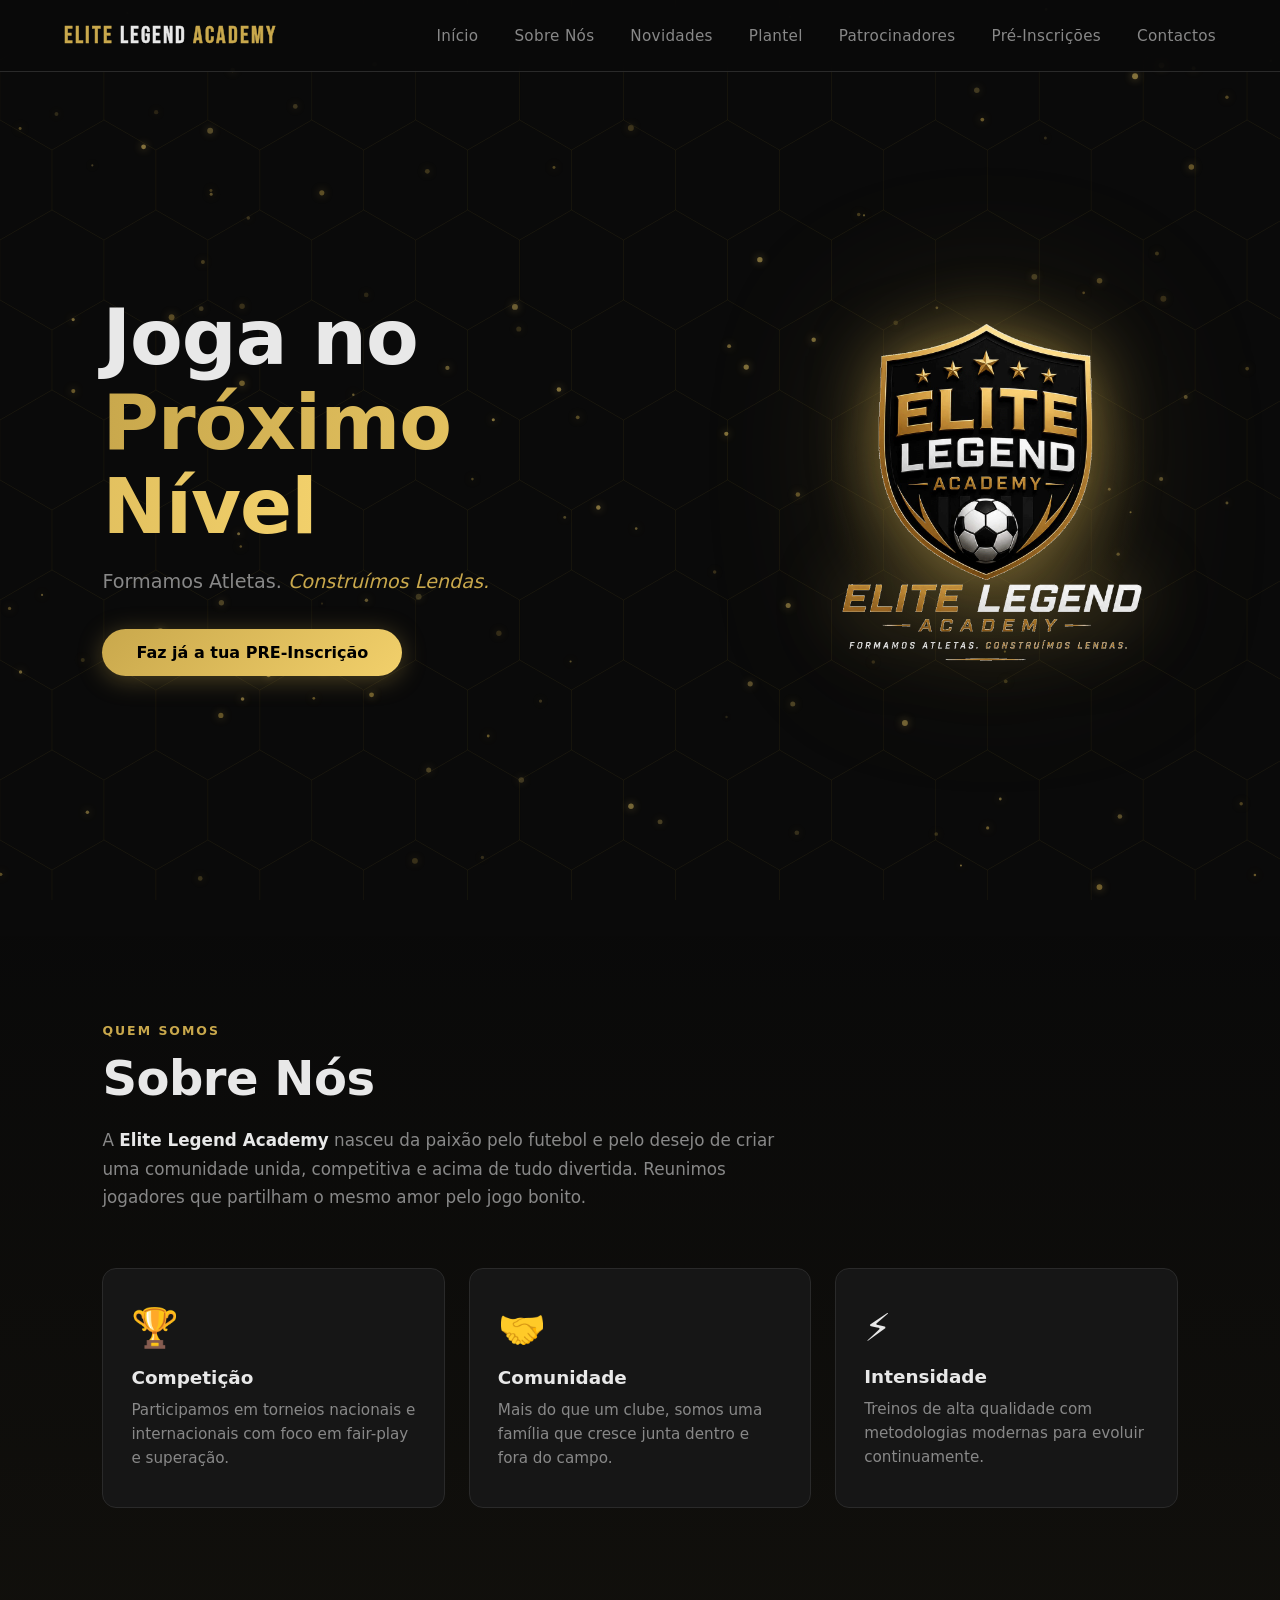
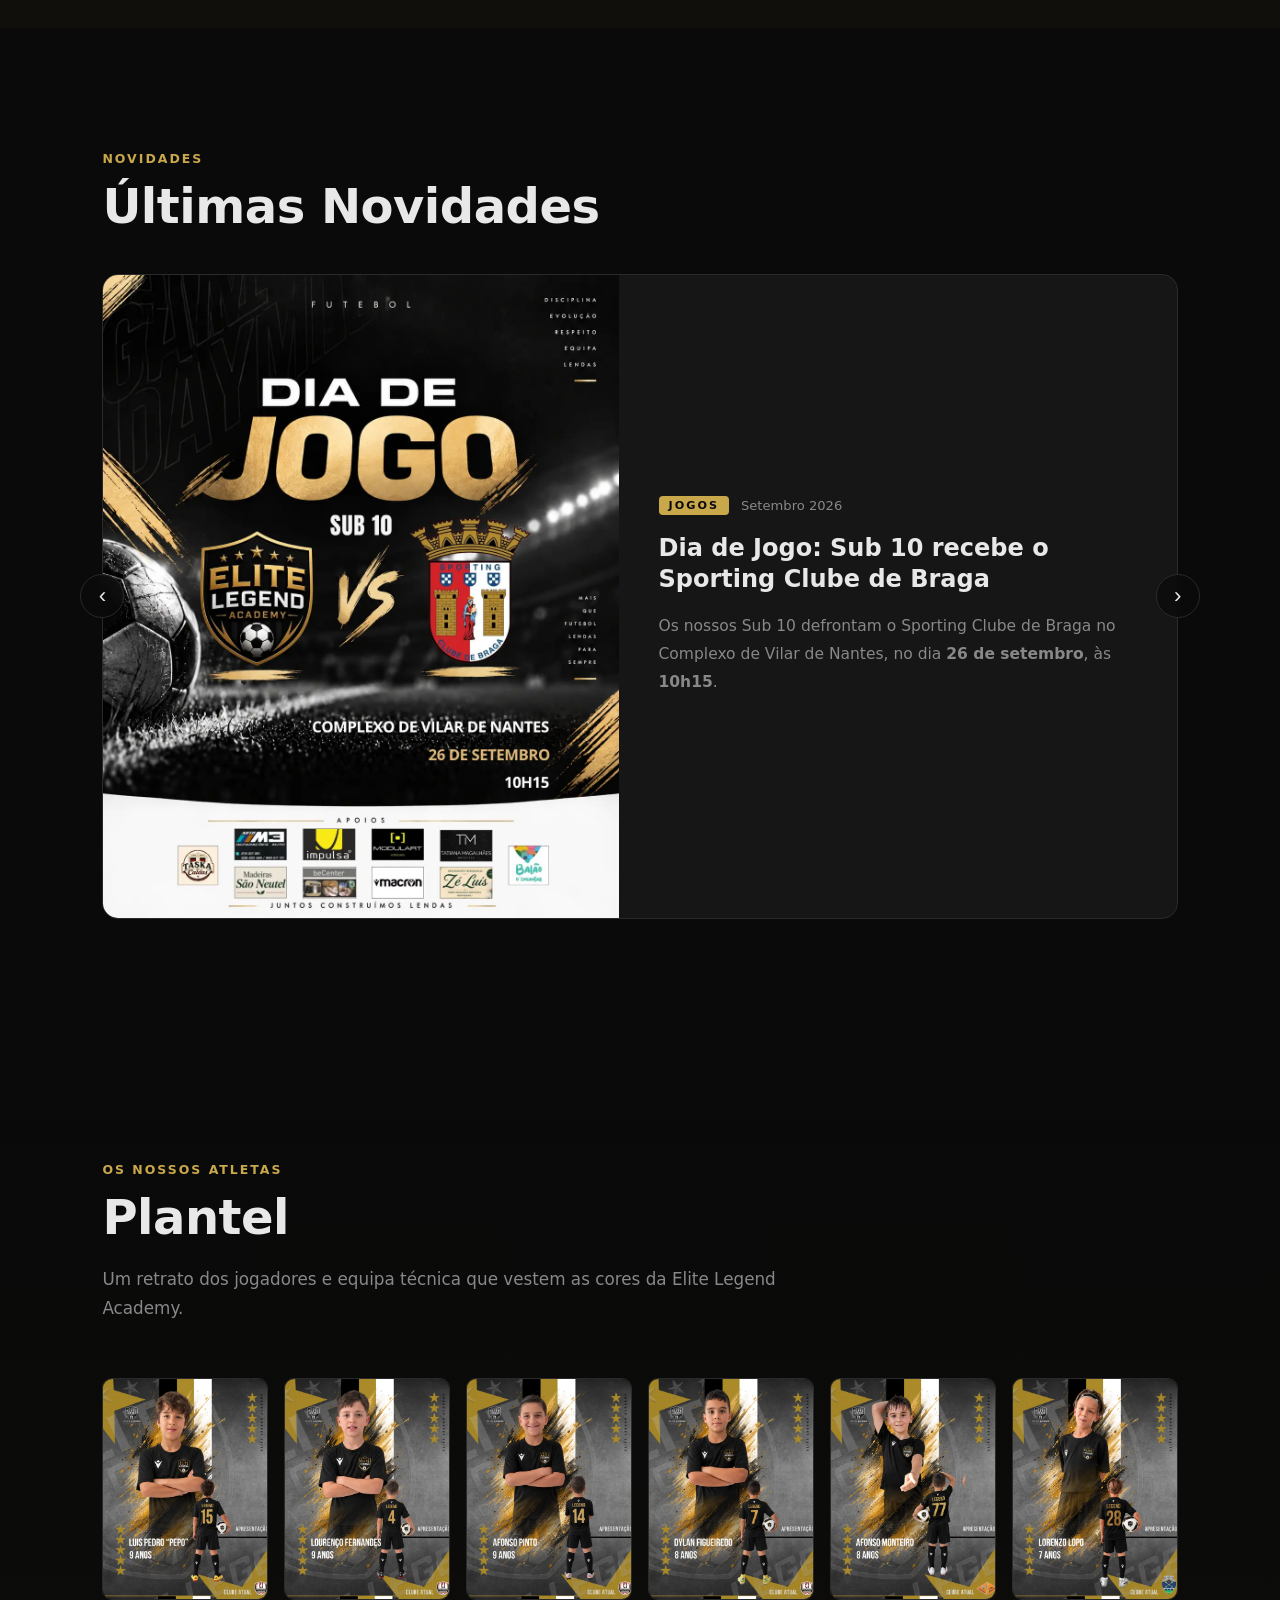
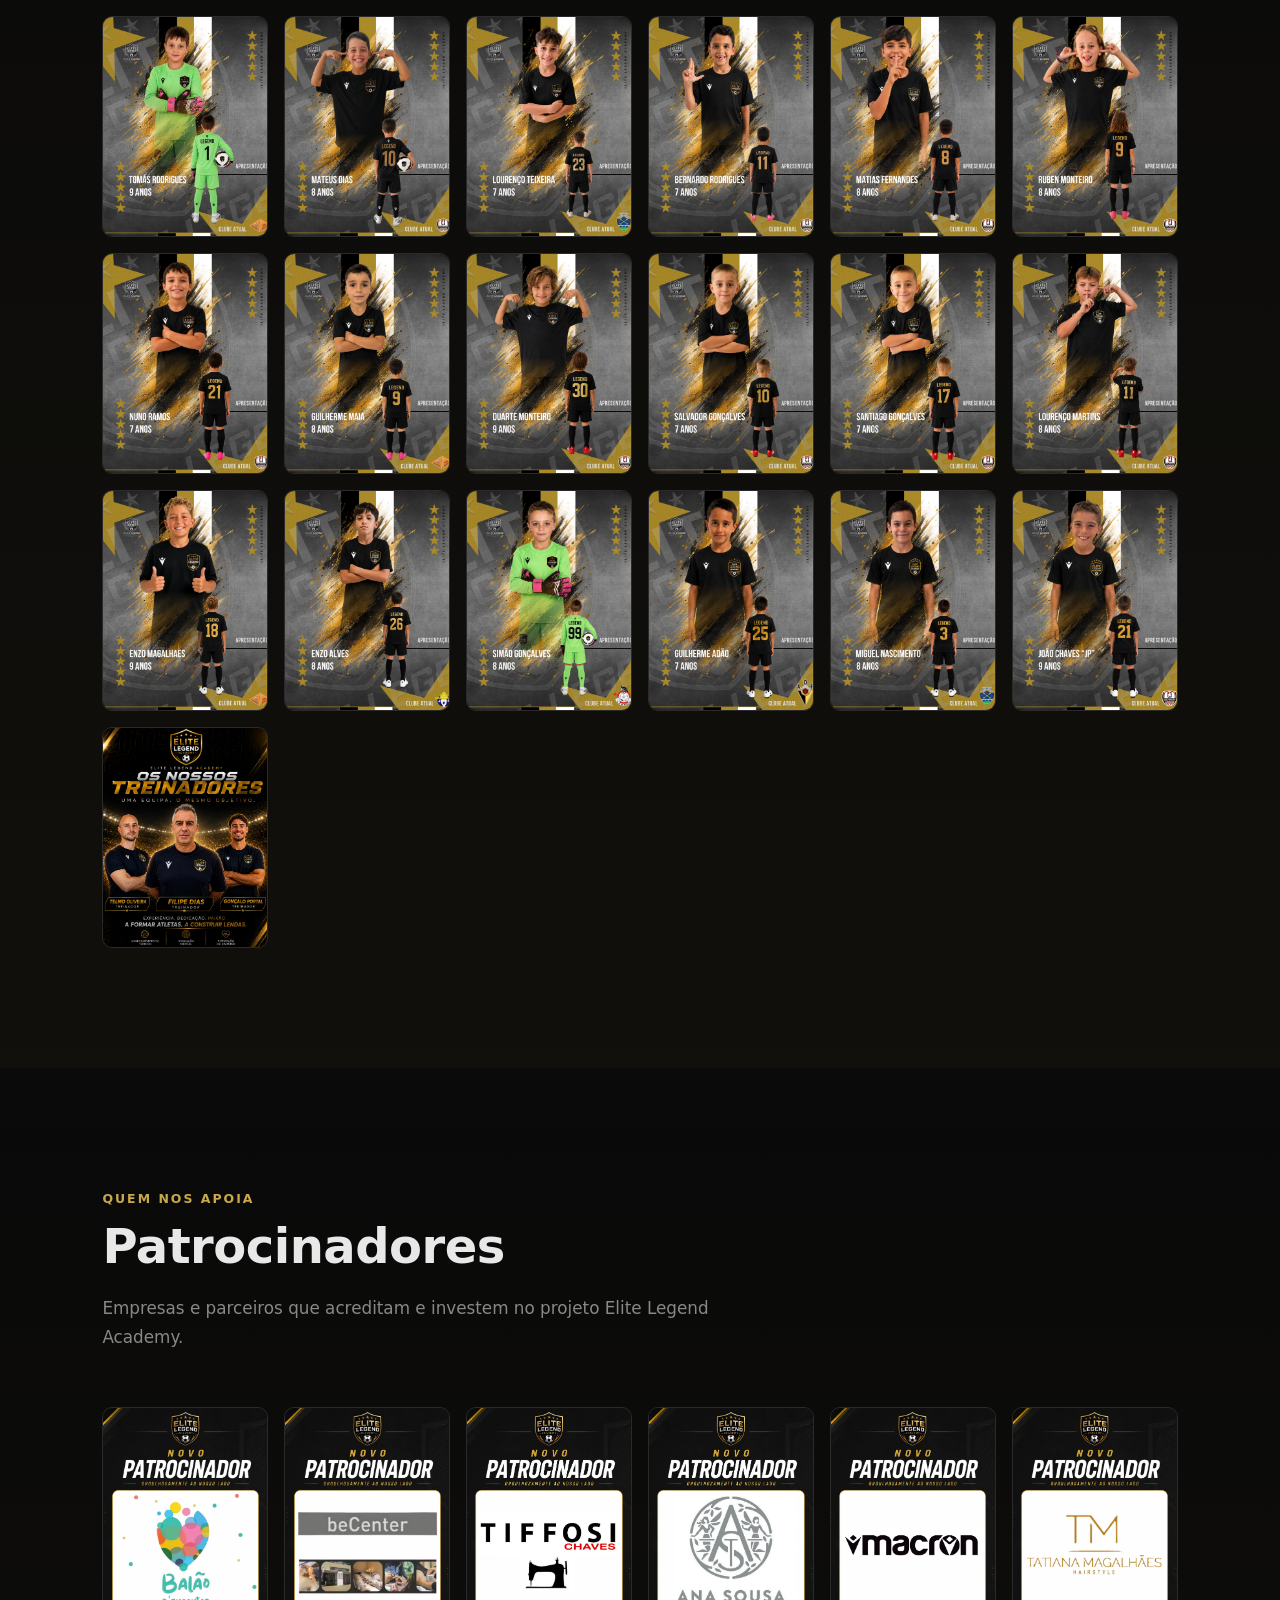
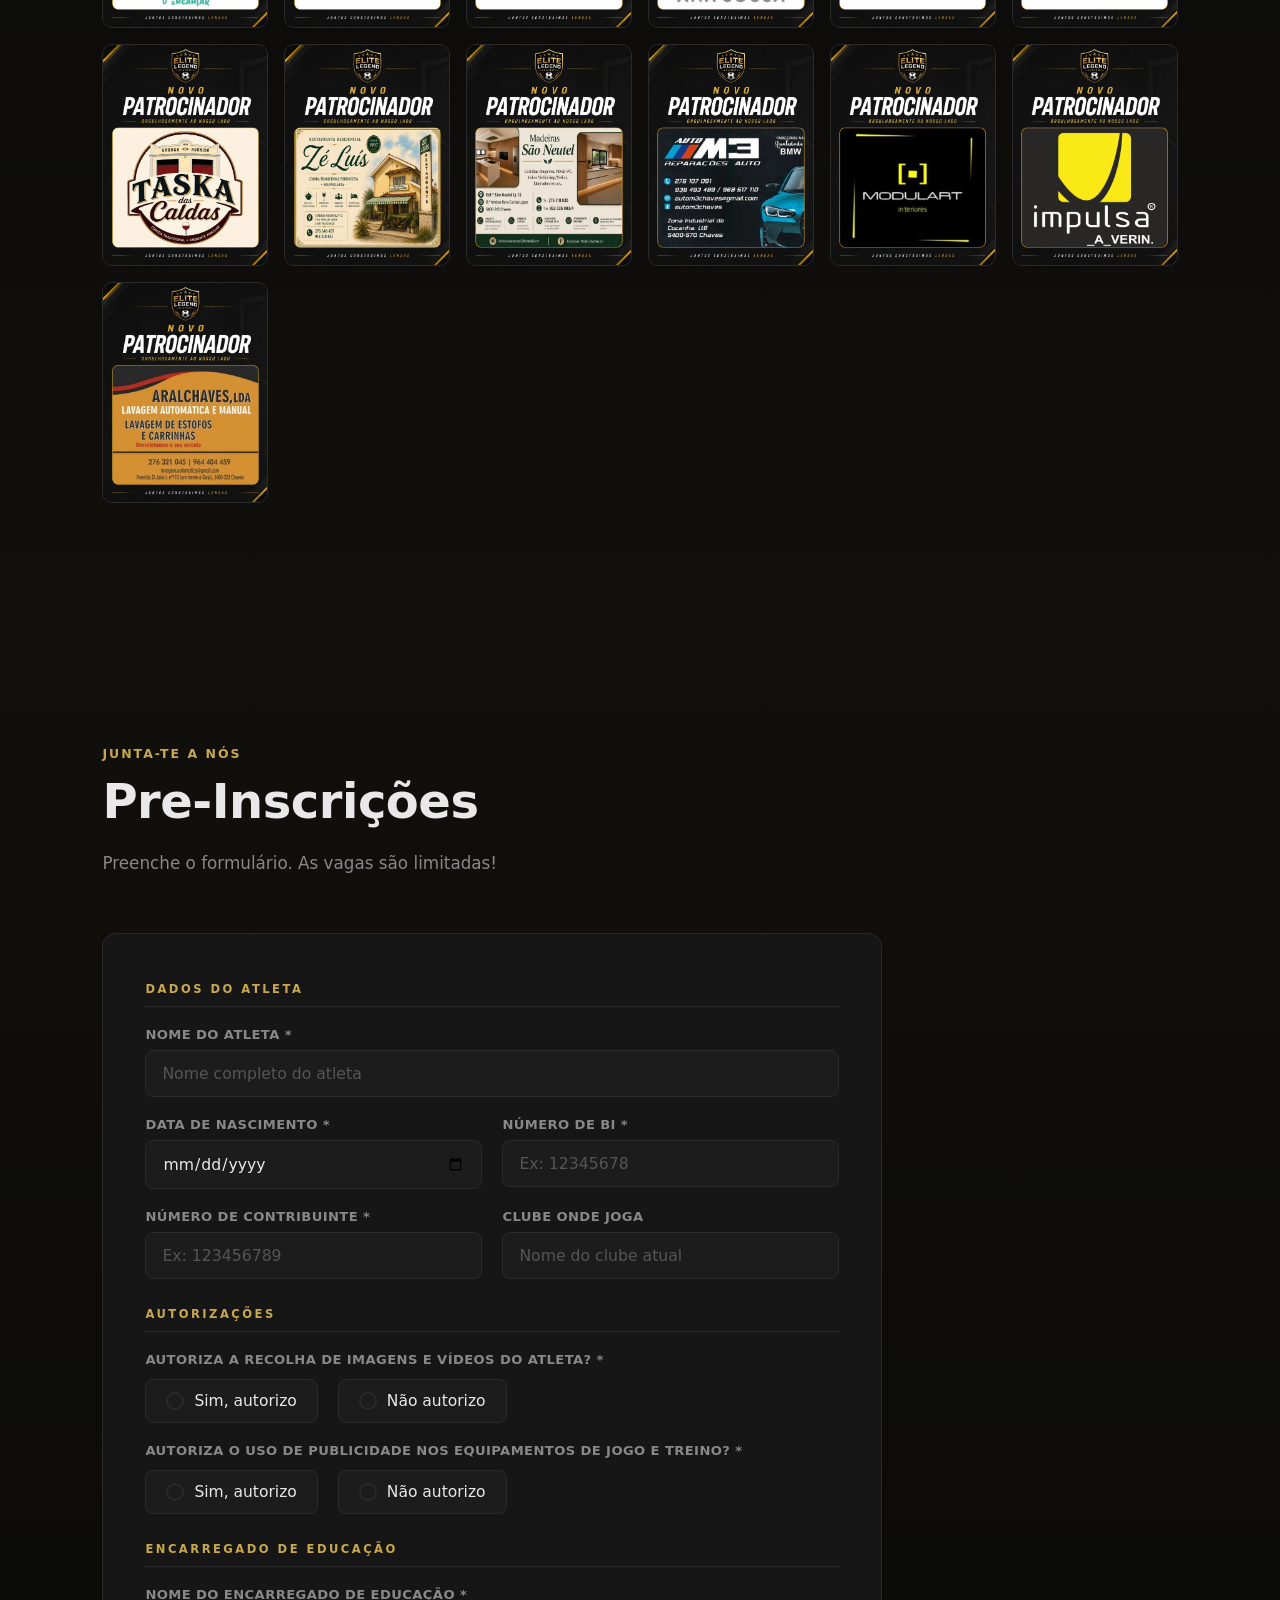
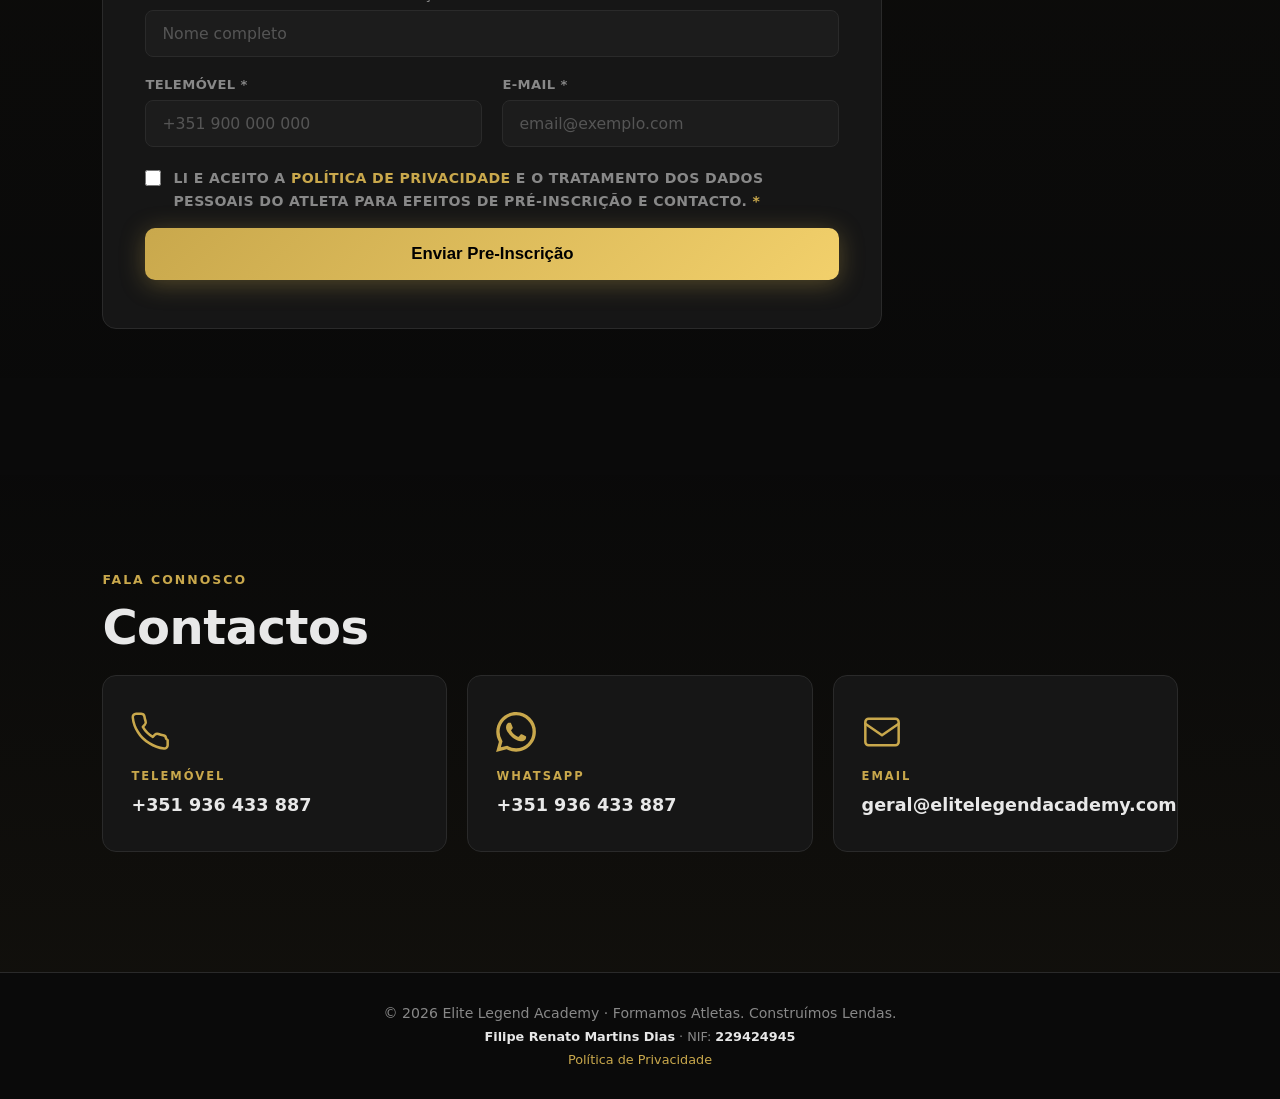
==== index.html @ 58f269b9 "Uniformiza estilo de imagem em todos os cartões de Novidades Remove o tratamento especial (novidade-" ====
<!DOCTYPE html>
<html lang="pt">
<head>
  <meta charset="UTF-8" />
  <meta name="viewport" content="width=device-width, initial-scale=1.0" />
  <title>Elite Legend Academy</title>
  <link rel="icon" type="image/png" sizes="32x32" href="images/favicon-32.png" />
  <link rel="icon" type="image/png" sizes="16x16" href="images/favicon-16.png" />
  <link rel="preconnect" href="https://fonts.googleapis.com" />
  <link rel="preconnect" href="https://fonts.gstatic.com" crossorigin />
  <link href="https://fonts.googleapis.com/css2?family=Bebas+Neue&display=swap" rel="stylesheet" />
  <link rel="stylesheet" href="style.css" />
</head>
<body>

  <!-- Fundo dinâmico com partículas -->
  <canvas id="bg-canvas"></canvas>

  <!-- Navbar -->
  <nav class="navbar">
    <div class="logo">
      <span class="logo-text"><span class="logo-accent">Elite</span> Legend <span class="logo-accent">Academy</span></span>
    </div>
    <button class="nav-toggle" id="nav-toggle" aria-label="Menu">
      <span></span><span></span><span></span>
    </button>
    <ul class="nav-links" id="nav-links">
      <li><a href="#hero">Início</a></li>
      <li><a href="#sobre">Sobre Nós</a></li>
      <li><a href="#novidades">Novidades</a></li>
      <li><a href="#galeria">Plantel</a></li>
      <li><a href="#patrocinadores">Patrocinadores</a></li>
      <li><a href="#inscricoes">Pré-Inscrições</a></li>
      <li><a href="#contactos">Contactos</a></li>
    </ul>
  </nav>

  <!-- Hero -->
  <section id="hero" class="hero">
    <div class="hero-content">
      <h1 class="hero-title">Joga no<br /><span class="highlight">Próximo Nível</span></h1>
      <p class="hero-sub">Formamos Atletas. <span class="highlight-sub">Construímos Lendas.</span></p>
      <a href="#inscricoes" class="btn-primary">Faz já a tua PRE-Inscrição</a>
    </div>
    <div class="hero-logo-wrapper">
      <img src="images/logo.gif" alt="Elite Legend Academy" class="hero-logo" />
    </div>
  </section>

  <!-- Sobre Nós -->
  <section id="sobre" class="section sobre">
    <div class="section-inner">
      <span class="section-tag">Quem Somos</span>
      <h2 class="section-title">Sobre Nós</h2>
      <p class="section-desc">
        A <strong>Elite Legend Academy</strong> nasceu da paixão pelo futebol e pelo desejo de criar uma
        comunidade unida, competitiva e acima de tudo divertida. Reunimos jogadores
        que partilham o mesmo amor pelo jogo bonito.
      </p>
      <div class="cards">
        <div class="card">
          <div class="card-icon">🏆</div>
          <div class="card-body">
            <h3>Competição</h3>
            <p>Participamos em torneios nacionais e internacionais com foco em fair-play e superação.</p>
          </div>
        </div>
        <div class="card">
          <div class="card-icon">🤝</div>
          <div class="card-body">
            <h3>Comunidade</h3>
            <p>Mais do que um clube, somos uma família que cresce junta dentro e fora do campo.</p>
          </div>
        </div>
        <div class="card">
          <div class="card-icon">⚡</div>
          <div class="card-body">
            <h3>Intensidade</h3>
            <p>Treinos de alta qualidade com metodologias modernas para evoluir continuamente.</p>
          </div>
        </div>
      </div>
    </div>
  </section>

  <!-- Novidades -->
  <section id="novidades" class="section novidades">
    <div class="section-inner">
      <span class="section-tag">Novidades</span>
      <h2 class="section-title">Últimas Novidades</h2>

      <div class="novidades-carousel">
        <button class="novidades-arrow novidades-arrow-left" onclick="novidadeAnterior()" aria-label="Novidade anterior">‹</button>

        <div class="novidades-track-wrap">
          <div class="novidades-track" id="novidades-track">

      <article class="novidade-card">
        <div class="novidade-img">
          <img src="images/torneios/Braga-26-09-26.webp" alt="Dia de Jogo - Elite Legend Academy Sub 10 vs Sporting Clube de Braga" />
        </div>
        <div class="novidade-body">
          <div class="novidade-meta">
            <span class="novidade-tag">Jogos</span>
            <span class="novidade-date">Setembro 2026</span>
          </div>
          <h3 class="novidade-title">Dia de Jogo: Sub 10 recebe o Sporting Clube de Braga</h3>
          <p class="novidade-text">Os nossos Sub 10 defrontam o Sporting Clube de Braga no Complexo de Vilar de Nantes, no dia <strong>26 de setembro</strong>, às <strong>10h15</strong>.</p>
        </div>
      </article>

      <article class="novidade-card">
        <div class="novidade-img">
          <img src="images/torneios/NorteCUP26.webp" alt="Norte Cup 2026 - Quinta edição, cidade do Porto" />
        </div>
        <div class="novidade-body">
          <div class="novidade-meta">
            <span class="novidade-tag">Torneios</span>
            <span class="novidade-date">Setembro 2026</span>
          </div>
          <h3 class="novidade-title">Estreia Absoluta dos Sub 9 em Torneios</h3>
          <p class="novidade-text">Quinta edição do Norte Cup, na cidade do Porto.</p>
        </div>
      </article>

      <article class="novidade-card">
        <div class="novidade-img">
          <img src="images/torneios_agenda.jpg" alt="Estreia da Elite Legend Academy em torneios de Futebol 7" />
        </div>
        <div class="novidade-body">
          <div class="novidade-meta">
            <span class="novidade-tag">Torneios</span>
            <span class="novidade-date">Setembro 2026</span>
          </div>
          <h3 class="novidade-title">A nossa Academia em Torneios de Futebol 7</h3>
          <p class="novidade-text">Chegou a hora da estreia! A Elite Legend Academy vai marcar presença nos torneios oficiais de Futebol 7, com os nossos atletas mais novos a darem os primeiros passos na competição.</p>
          <p class="novidade-text"><strong>12 de setembro</strong> — Estreia do escalão Sub 10 (nascidos em 2017).</p>
          <p class="novidade-text"><strong>26 de setembro</strong> — Estreia do escalão Sub 9 (nascidos em 2018).</p>
        </div>
      </article>

      <article class="novidade-card">
        <div class="novidade-img">
          <img src="images/campo.webp" alt="Complexo Desportivo de Vilar de Nantes" />
        </div>
        <div class="novidade-body">
          <div class="novidade-meta">
            <span class="novidade-tag">Instalações</span>
            <span class="novidade-date">Julho 2026</span>
          </div>
          <h3 class="novidade-title">O palco está montado.</h3>
          <p class="novidade-text">É com muito orgulho que anunciamos que o <strong>Complexo Desportivo de Vilar de Nantes</strong> será a casa da Elite Legend Academy!</p>
          <p class="novidade-text">É neste relvado, com estas condições de excelência, que vamos potenciar os melhores talentos da região e preparar a nossa equipa para enfrentar os gigantes nos grandes torneios.</p>
          <p class="novidade-text">O projeto Elite Legend Academy está a ganhar forma e estamos quase prontos para dar o apito inicial.</p>
        </div>
      </article>

          </div>
        </div>

        <button class="novidades-arrow novidades-arrow-right" onclick="novidadeSeguinte()" aria-label="Próxima novidade">›</button>

        <div class="novidades-dots" id="novidades-dots"></div>
      </div>

    </div>
  </section>

  <!-- Galeria -->
  <section id="galeria" class="section galeria">
    <div class="section-inner">
      <span class="section-tag">Os Nossos Atletas</span>
      <h2 class="section-title">Plantel</h2>
      <p class="section-desc">Um retrato dos jogadores e equipa técnica que vestem as cores da Elite Legend Academy.</p>

      <div class="galeria-grid" id="galeria-grid"></div>
    </div>
  </section>

  <!-- Patrocinadores -->
  <section id="patrocinadores" class="section galeria">
    <div class="section-inner">
      <span class="section-tag">Quem Nos Apoia</span>
      <h2 class="section-title">Patrocinadores</h2>
      <p class="section-desc">Empresas e parceiros que acreditam e investem no projeto Elite Legend Academy.</p>

      <div class="galeria-grid" id="patrocinadores-grid"></div>
    </div>
  </section>

  <!-- Lightbox da Galeria -->
  <div class="lightbox" id="lightbox">
    <button class="lightbox-close" id="lightbox-close" aria-label="Fechar">✕</button>
    <button class="lightbox-arrow lightbox-arrow-left" id="lightbox-prev" aria-label="Foto anterior">‹</button>
    <img class="lightbox-img" id="lightbox-img" src="" alt="" />
    <button class="lightbox-arrow lightbox-arrow-right" id="lightbox-next" aria-label="Foto seguinte">›</button>
  </div>

  <!-- Inscrições -->
  <section id="inscricoes" class="section inscricoes">
    <div class="section-inner">
      <div id="inscricao-header">
        <span class="section-tag">Junta-te a Nós</span>
        <h2 class="section-title">Pre-Inscrições</h2>
        <p class="section-desc">
          Preenche o formulário. As vagas são limitadas!
        </p>
      </div>
      <form class="form" id="inscricao-form">

        <!-- Dados do Atleta -->
        <div class="form-section-title">Dados do Atleta</div>

        <div class="form-group full">
          <label for="nome">Nome do Atleta *</label>
          <input type="text" id="nome" placeholder="Nome completo do atleta" required />
        </div>

        <div class="form-row">
          <div class="form-group">
            <label for="data_nascimento">Data de Nascimento *</label>
            <input type="date" id="data_nascimento" required />
          </div>
          <div class="form-group">
            <label for="num_bi">Número de BI *</label>
            <input type="text" id="num_bi" placeholder="Ex: 12345678" required />
          </div>
        </div>

        <div class="form-row">
          <div class="form-group">
            <label for="num_contribuinte">Número de Contribuinte *</label>
            <input type="text" id="num_contribuinte" placeholder="Ex: 123456789" maxlength="9" required />
          </div>
          <div class="form-group">
            <label for="clube">Clube onde Joga</label>
            <input type="text" id="clube" placeholder="Nome do clube atual" />
          </div>
        </div>

        <!-- Autorizações -->
        <div class="form-section-title">Autorizações</div>

        <div class="form-group full">
          <label>Autoriza a recolha de imagens e vídeos do Atleta? *</label>
          <div class="radio-group">
            <label class="radio-option">
              <input type="radio" name="auth_imagens" value="sim" required />
              <span class="radio-custom"></span>
              Sim, autorizo
            </label>
            <label class="radio-option">
              <input type="radio" name="auth_imagens" value="nao" />
              <span class="radio-custom"></span>
              Não autorizo
            </label>
          </div>
        </div>

        <div class="form-group full">
          <label>Autoriza o uso de publicidade nos equipamentos de jogo e treino? *</label>
          <div class="radio-group">
            <label class="radio-option">
              <input type="radio" name="auth_publicidade" value="sim" required />
              <span class="radio-custom"></span>
              Sim, autorizo
            </label>
            <label class="radio-option">
              <input type="radio" name="auth_publicidade" value="nao" />
              <span class="radio-custom"></span>
              Não autorizo
            </label>
          </div>
        </div>

        <!-- Encarregado de Educação -->
        <div class="form-section-title">Encarregado de Educação</div>

        <div class="form-group full">
          <label for="enc_nome">Nome do Encarregado de Educação *</label>
          <input type="text" id="enc_nome" placeholder="Nome completo" required />
        </div>

        <div class="form-row">
          <div class="form-group">
            <label for="enc_tlm">Telemóvel *</label>
            <input type="tel" id="enc_tlm" placeholder="+351 900 000 000" required />
          </div>
          <div class="form-group">
            <label for="enc_email">E-mail *</label>
            <input type="email" id="enc_email" placeholder="email@exemplo.com" required />
          </div>
        </div>

        <label style="display:flex;align-items:flex-start;gap:12px;cursor:pointer;margin-top:8px;margin-bottom:4px;">
          <input type="checkbox" id="aceita-privacidade" required style="width:16px;height:16px;accent-color:#C9A84C;flex-shrink:0;margin-top:3px;" />
          <span style="font-size:.88rem;color:#888;line-height:1.6;">
            Li e aceito a <a href="privacidade.html" target="_blank" style="color:#C9A84C;text-decoration:none;font-weight:600;">Política de Privacidade</a> e o tratamento dos dados pessoais do atleta para efeitos de pré-inscrição e contacto. <span style="color:#C9A84C;">*</span>
          </span>
        </label>

        <button type="submit" class="btn-primary btn-submit">Enviar Pre-Inscrição</button>
      </form>
      <div class="form-success" id="form-success">
        <div class="success-icon">✦</div>
        <h2 class="success-title">Pré-Inscrição Recebida</h2>
        <p class="success-sub">
          A tua candidatura foi submetida com sucesso.<br />
          A nossa equipa irá analisar os teus dados e receberás mais informações em breve.
        </p>
        <div class="success-divider"></div>
        <p class="success-note">Elite Legend Academy · Formamos Atletas. <em>Construímos Lendas.</em></p>
      </div>
    </div>
  </section>

  <!-- Contactos -->
  <section id="contactos" class="section contactos">
    <div class="section-inner">
      <span class="section-tag">Fala Connosco</span>
      <h2 class="section-title">Contactos</h2>
      <div class="contact-grid">

        <a class="contact-card" href="tel:+351936433887">
          <div class="contact-icon">
            <svg xmlns="http://www.w3.org/2000/svg" width="40" height="40" viewBox="0 0 24 24" fill="none" stroke="#C9A84C" stroke-width="1.5" stroke-linecap="round" stroke-linejoin="round">
              <path d="M22 16.92v3a2 2 0 0 1-2.18 2 19.79 19.79 0 0 1-8.63-3.07A19.5 19.5 0 0 1 4.15 12a19.79 19.79 0 0 1-3.07-8.67A2 2 0 0 1 3.06 1h3a2 2 0 0 1 2 1.72 12.84 12.84 0 0 0 .7 2.81 2 2 0 0 1-.45 2.11L7.09 8.91a16 16 0 0 0 6 6l1.27-1.27a2 2 0 0 1 2.11-.45 12.84 12.84 0 0 0 2.81.7A2 2 0 0 1 21 16l1 .92z"/>
            </svg>
          </div>
          <div class="contact-label">Telemóvel</div>
          <div class="contact-value">+351 936 433 887</div>
        </a>

        <a class="contact-card" href="https://wa.me/351936433887" target="_blank" rel="noopener">
          <div class="contact-icon">
            <svg xmlns="http://www.w3.org/2000/svg" width="40" height="40" viewBox="0 0 24 24">
              <path fill="#C9A84C" d="M17.472 14.382c-.297-.149-1.758-.867-2.03-.967-.273-.099-.471-.148-.67.15-.197.297-.767.966-.94 1.164-.173.199-.347.223-.644.075-.297-.15-1.255-.463-2.39-1.475-.883-.788-1.48-1.761-1.653-2.059-.173-.297-.018-.458.13-.606.134-.133.298-.347.446-.52.149-.174.198-.298.298-.497.099-.198.05-.371-.025-.52-.075-.149-.669-1.612-.916-2.207-.242-.579-.487-.5-.669-.51-.173-.008-.371-.01-.57-.01-.198 0-.52.074-.792.372-.272.297-1.04 1.016-1.04 2.479 0 1.462 1.065 2.875 1.213 3.074.149.198 2.096 3.2 5.077 4.487.709.306 1.262.489 1.694.625.712.227 1.36.195 1.871.118.571-.085 1.758-.719 2.006-1.413.248-.694.248-1.289.173-1.413-.074-.124-.272-.198-.57-.347m-5.421 7.403h-.004a9.87 9.87 0 0 1-5.031-1.378l-.361-.214-3.741.982.998-3.648-.235-.374a9.86 9.86 0 0 1-1.51-5.26c.001-5.45 4.436-9.884 9.888-9.884 2.64 0 5.122 1.03 6.988 2.898a9.825 9.825 0 0 1 2.893 6.994c-.003 5.45-4.437 9.884-9.885 9.884m8.413-18.297A11.815 11.815 0 0 0 12.05 0C5.495 0 .16 5.335.157 11.892c0 2.096.547 4.142 1.588 5.945L.057 24l6.305-1.654a11.882 11.882 0 0 0 5.683 1.448h.005c6.554 0 11.89-5.335 11.893-11.893a11.821 11.821 0 0 0-3.48-8.413z"/>
            </svg>
          </div>
          <div class="contact-label">WhatsApp</div>
          <div class="contact-value">+351 936 433 887</div>
        </a>

        <a class="contact-card" href="mailto:geral@elitelegendacademy.com">
          <div class="contact-icon">
            <svg xmlns="http://www.w3.org/2000/svg" width="40" height="40" viewBox="0 0 24 24" fill="none" stroke="#C9A84C" stroke-width="1.5" stroke-linecap="round" stroke-linejoin="round">
              <rect x="2" y="4" width="20" height="16" rx="2"/>
              <path d="m2 7 10 7 10-7"/>
            </svg>
          </div>
          <div class="contact-label">Email</div>
          <div class="contact-value">geral@elitelegendacademy.com</div>
        </a>

      </div>
    </div>
  </section>

  <!-- Footer -->
  <footer class="footer">
    <p>© 2026 Elite Legend Academy · Formamos Atletas. Construímos Lendas.</p>
    <p style="margin-top:8px;font-size:.8rem;">
      <strong style="color:#e8e8e8;">Filipe Renato Martins Dias</strong> · NIF: <strong style="color:#e8e8e8;">229424945</strong>
    </p>
    <p style="margin-top:8px;font-size:.8rem;">
      <a href="privacidade.html" style="color:var(--accent);text-decoration:none;">Política de Privacidade</a>
    </p>
  </footer>

<script src="supabase.js"></script>
  <script src="script.js"></script>
</body>
</html>
---- style.css ----
/* ── Reset & Base ──────────────────────────────── */
*, *::before, *::after { box-sizing: border-box; margin: 0; padding: 0; }

:root {
  --black:    #0a0a0a;
  --dark:     #111111;
  --card-bg:  #161616;
  --border:   #2a2a2a;
  --accent:   #C9A84C;        /* ouro primário */
  --accent2:  #F2D06B;        /* ouro claro */
  --text:     #e8e8e8;
  --muted:    #888;
  --radius:   14px;
  --nav-h:    72px;
}

html { scroll-behavior: smooth; }

section[id] { scroll-margin-top: var(--nav-h); }

body {
  font-family: 'Segoe UI', system-ui, sans-serif;
  background: var(--black);
  color: var(--text);
  overflow-x: hidden;
}

/* ── Canvas de fundo ───────────────────────────── */
#bg-canvas {
  position: fixed;
  inset: 0;
  z-index: 0;
  pointer-events: none;
}

/* ── Navbar ────────────────────────────────────── */
.navbar {
  position: fixed;
  top: 0; left: 0; right: 0;
  height: var(--nav-h);
  display: flex;
  align-items: center;
  justify-content: space-between;
  padding: 0 5%;
  background: rgba(10,10,10,.85);
  backdrop-filter: blur(14px);
  border-bottom: 1px solid var(--border);
  z-index: 100;
}

.logo {
  display: flex;
  align-items: center;
  text-decoration: none;
}
.logo-text {
  font-family: 'Bebas Neue', sans-serif;
  font-size: 1.5rem;
  font-weight: 400;
  letter-spacing: 2px;
  text-transform: uppercase;
  color: var(--text);
  -webkit-text-stroke: 0.5px currentColor;
}
.logo-accent {
  color: var(--accent);
}

.nav-links {
  display: flex;
  gap: 36px;
  list-style: none;
}
.nav-links a {
  color: var(--muted);
  text-decoration: none;
  font-size: .95rem;
  letter-spacing: .3px;
  transition: color .2s;
}
.nav-links a:hover { color: var(--accent); }

/* ── Hero ──────────────────────────────────────── */
.hero {
  position: relative;
  z-index: 1;
  min-height: 100vh;
  padding-top: var(--nav-h);
  display: flex;
  align-items: center;
  justify-content: space-between;
  padding-left: 8%;
  padding-right: 8%;
  gap: 40px;
}

.hero-content { max-width: 560px; }

.hero-title {
  font-size: clamp(2.6rem, 6vw, 5rem);
  font-weight: 900;
  line-height: 1.1;
  letter-spacing: -1px;
  margin-bottom: 20px;
}
.highlight {
  background: linear-gradient(90deg, var(--accent), var(--accent2));
  -webkit-background-clip: text;
  -webkit-text-fill-color: transparent;
}

.hero-sub {
  font-size: 1.2rem;
  color: var(--muted);
  margin-bottom: 36px;
}

/* ── Logo hero ─────────────────────────────────── */
.hero-logo-wrapper {
  display: flex;
  align-items: center;
  justify-content: center;
  flex-shrink: 0;
  position: relative;
}
.hero-logo-wrapper::before {
  content: '';
  position: absolute;
  width: 340px;
  height: 340px;
  border-radius: 50%;
  background: radial-gradient(circle, rgba(201,168,76,.18) 0%, transparent 70%);
  pointer-events: none;
}
.hero-logo {
  width: clamp(260px, 30vw, 420px);
  height: auto;
  animation: float 5s ease-in-out infinite;
  filter: drop-shadow(0 0 32px rgba(201,168,76,.55))
          drop-shadow(0 0 80px rgba(201,168,76,.2));
  position: relative;
  z-index: 1;
}
@keyframes float {
  0%, 100% { transform: translateY(0); }
  50%       { transform: translateY(-18px); }
}

/* ── Botão primário ────────────────────────────── */
.btn-primary {
  display: inline-block;
  padding: 14px 34px;
  background: linear-gradient(135deg, var(--accent), var(--accent2));
  color: #000;
  font-weight: 700;
  font-size: 1rem;
  border-radius: 50px;
  text-decoration: none;
  border: none;
  cursor: pointer;
  transition: transform .2s, box-shadow .2s;
  box-shadow: 0 4px 24px rgba(201,168,76,.35);
}
.btn-primary:hover {
  transform: translateY(-3px);
  box-shadow: 0 8px 32px rgba(201,168,76,.55);
}

/* ── Secções genéricas ─────────────────────────── */
.section {
  position: relative;
  z-index: 1;
  padding: 120px 8%;
}
.section-inner { max-width: 1100px; margin: 0 auto; }

.section-tag {
  display: inline-block;
  font-size: .78rem;
  font-weight: 700;
  letter-spacing: 2px;
  text-transform: uppercase;
  color: var(--accent);
  margin-bottom: 12px;
}
.section-title {
  font-size: clamp(2rem, 4vw, 3rem);
  font-weight: 900;
  letter-spacing: -.5px;
  margin-bottom: 20px;
}
.section-desc {
  font-size: 1.05rem;
  color: var(--muted);
  max-width: 680px;
  line-height: 1.7;
  margin-bottom: 56px;
}
.section-desc strong { color: var(--text); }

/* ── Cards Sobre Nós ───────────────────────────── */
.sobre { background: linear-gradient(180deg, transparent, rgba(201,168,76,.04)); }

.cards {
  display: grid;
  grid-template-columns: repeat(auto-fit, minmax(260px, 1fr));
  gap: 24px;
}
.card {
  background: var(--card-bg);
  border: 1px solid var(--border);
  border-radius: var(--radius);
  padding: 36px 28px;
  transition: transform .25s, border-color .25s, box-shadow .25s;
}
.card:hover {
  transform: translateY(-6px);
  border-color: var(--accent);
  box-shadow: 0 8px 32px rgba(201,168,76,.15);
}
.card-icon { font-size: 2.4rem; margin-bottom: 16px; }
.card h3 {
  font-size: 1.15rem;
  font-weight: 700;
  margin-bottom: 10px;
}
.card p { font-size: .95rem; color: var(--muted); line-height: 1.6; }

/* ── Formulário de Inscrições ──────────────────── */
.inscricoes { background: linear-gradient(180deg, rgba(201,168,76,.04), transparent); }

.form {
  background: var(--card-bg);
  border: 1px solid var(--border);
  border-radius: var(--radius);
  padding: 48px 42px;
  max-width: 780px;
}

.form-row {
  display: grid;
  grid-template-columns: 1fr 1fr;
  gap: 20px;
  margin-bottom: 20px;
}

.form-group {
  display: flex;
  flex-direction: column;
  gap: 8px;
}
.form-group.full { margin-bottom: 20px; }

label {
  font-size: .82rem;
  font-weight: 600;
  letter-spacing: .4px;
  color: var(--muted);
  text-transform: uppercase;
}

input:not([type="checkbox"]), select, textarea {
  background: #1c1c1c;
  border: 1px solid var(--border);
  border-radius: 8px;
  padding: 13px 16px;
  color: var(--text);
  font-size: .98rem;
  font-family: inherit;
  outline: none;
  transition: border-color .2s, box-shadow .2s;
  -webkit-appearance: none;
}
input:not([type="checkbox"])::placeholder, textarea::placeholder { color: #555; }
input:not([type="checkbox"]):focus, select:focus, textarea:focus {
  border-color: var(--accent);
  box-shadow: 0 0 0 3px rgba(201,168,76,.15);
}
select { cursor: pointer; }
textarea { resize: vertical; }

/* ── Título de secção dentro do form ───────────── */
.form-section-title {
  font-size: .72rem;
  font-weight: 700;
  letter-spacing: 2.5px;
  text-transform: uppercase;
  color: var(--accent);
  padding-bottom: 10px;
  border-bottom: 1px solid var(--border);
  margin: 28px 0 20px;
}
.form-section-title:first-child { margin-top: 0; }

/* ── Radio buttons ─────────────────────────────── */
.radio-group {
  display: flex;
  gap: 20px;
  flex-wrap: wrap;
  margin-top: 4px;
}
.radio-option {
  display: flex;
  align-items: center;
  gap: 10px;
  cursor: pointer;
  font-size: .97rem;
  color: var(--text);
  font-weight: 400;
  text-transform: none;
  letter-spacing: 0;
  padding: 12px 20px;
  border: 1px solid var(--border);
  border-radius: 8px;
  background: #1c1c1c;
  transition: border-color .2s, background .2s;
  user-select: none;
}
.radio-option:has(input:checked) {
  border-color: var(--accent);
  background: rgba(201,168,76,.08);
}
.radio-option input[type="radio"] { display: none; }

.radio-custom {
  width: 18px;
  height: 18px;
  border-radius: 50%;
  border: 2px solid var(--border);
  flex-shrink: 0;
  position: relative;
  transition: border-color .2s;
}
.radio-option:has(input:checked) .radio-custom {
  border-color: var(--accent);
}
.radio-option:has(input:checked) .radio-custom::after {
  content: '';
  position: absolute;
  inset: 3px;
  border-radius: 50%;
  background: var(--accent);
}

/* ── Botão submit ──────────────────────────────── */
.btn-submit {
  width: 100%;
  margin-top: 12px;
  font-size: 1.05rem;
  padding: 16px;
  border-radius: 10px;
}

.form-success {
  display: none;
  text-align: center;
  padding: 72px 40px;
  max-width: 680px;
  animation: fadeUp .5s ease both;
}
.form-success.show { display: block; }

@keyframes fadeUp {
  from { opacity: 0; transform: translateY(24px); }
  to   { opacity: 1; transform: translateY(0); }
}

.success-icon {
  font-size: 3.2rem;
  color: var(--accent);
  margin-bottom: 28px;
  display: block;
  animation: pulse 2.5s ease-in-out infinite;
}
@keyframes pulse {
  0%, 100% { text-shadow: 0 0 16px rgba(201,168,76,.5); }
  50%       { text-shadow: 0 0 40px rgba(201,168,76,.95); }
}

.success-title {
  font-size: clamp(1.8rem, 4vw, 2.8rem);
  font-weight: 900;
  letter-spacing: -0.5px;
  background: linear-gradient(90deg, var(--accent), var(--accent2));
  -webkit-background-clip: text;
  -webkit-text-fill-color: transparent;
  margin-bottom: 20px;
}

.success-sub {
  font-size: 1.1rem;
  color: var(--muted);
  line-height: 1.8;
  max-width: 520px;
  margin: 0 auto 32px;
}

.success-divider {
  width: 60px;
  height: 2px;
  background: linear-gradient(90deg, var(--accent), var(--accent2));
  margin: 0 auto 24px;
  border-radius: 2px;
}

.success-note {
  font-size: .82rem;
  letter-spacing: 1px;
  color: #555;
  text-transform: uppercase;
}
.success-note em {
  color: var(--accent);
  font-style: normal;
}

.highlight-sub {
  color: var(--accent);
  font-style: italic;
}

/* ── Novidades ─────────────────────────────────── */
.novidades-carousel { position: relative; margin-top: 40px; }
.novidades-track-wrap { overflow: hidden; }
.novidades-track {
  display: flex;
  align-items: stretch;
  transition: transform .5s ease;
}
.novidades-track .novidade-card { flex: 0 0 100%; max-width: 100%; margin-top: 0; }

.novidades-arrow {
  position: absolute; top: 50%; transform: translateY(-50%);
  width: 44px; height: 44px; border-radius: 50%;
  background: rgba(10,10,10,.7); border: 1px solid var(--border);
  color: var(--text); font-size: 1.4rem; line-height: 1; cursor: pointer;
  display: flex; align-items: center; justify-content: center;
  z-index: 5; backdrop-filter: blur(4px);
  transition: border-color .2s, color .2s, background .2s;
}
.novidades-arrow:hover { border-color: var(--accent); color: var(--accent); }
.novidades-arrow-left  { left: -22px; }
.novidades-arrow-right { right: -22px; }

@media (max-width: 900px) {
  .novidades-arrow-left  { left: 8px; }
  .novidades-arrow-right { right: 8px; }
}

.novidades-dots {
  display: none;
  justify-content: center;
  align-items: center;
  gap: 9px;
  margin-top: 18px;
}
.novidades-dot {
  width: 8px; height: 8px; border-radius: 50%;
  background: var(--border); border: none; padding: 0; cursor: pointer;
  transition: background .2s, width .2s, height .2s;
}
.novidades-dot.active { background: var(--accent); width: 11px; height: 11px; }

@media (max-width: 768px) {
  .novidades-arrow { display: none; }
  .novidades-dots { display: flex; }
}

.novidade-card {
  display: flex;
  align-items: stretch;
  background: #161616;
  border: 1px solid var(--border);
  border-radius: 16px;
  overflow: hidden;
  margin-top: 40px;
  min-height: 600px;
}
.novidade-img {
  flex: 0 0 48%;
  max-width: 48%;
}
.novidade-img img {
  width: 100%;
  height: 100%;
  object-fit: cover;
  display: block;
}

.novidade-body {
  flex: 1;
  padding: 36px 36px 36px 40px;
  display: flex;
  flex-direction: column;
  justify-content: center;
}

.novidade-parceiro { flex-direction: column; }
.novidade-parceiro-logo {
  width: 100%;
  line-height: 0;
}
.novidade-parceiro-logo img {
  width: 100%;
  height: auto;
  display: block;
}
.novidade-parceiro .novidade-body { padding: 36px 40px; }
.novidade-meta {
  display: flex;
  align-items: center;
  gap: 12px;
  margin-bottom: 18px;
}
.novidade-tag {
  font-size: .7rem;
  font-weight: 700;
  letter-spacing: 2px;
  text-transform: uppercase;
  color: #0a0a0a;
  background: var(--accent);
  padding: 3px 10px;
  border-radius: 4px;
}
.novidade-date {
  font-size: .82rem;
  color: var(--muted);
}
.novidade-title {
  font-size: 1.5rem;
  font-weight: 800;
  color: var(--text);
  margin-bottom: 18px;
  line-height: 1.3;
}
.novidade-text {
  font-size: .97rem;
  color: var(--muted);
  line-height: 1.8;
  margin-bottom: 10px;
}
.novidade-text:last-child { margin-bottom: 0; }

.novidade-agenda {
  margin-top: 20px;
}
.novidade-agenda .novidade-body {
  padding: 36px 40px;
  width: 100%;
}
.agenda-grid {
  display: grid;
  grid-template-columns: repeat(6, 1fr);
  gap: 12px;
  margin-top: 8px;
}
.agenda-item {
  display: flex;
  flex-direction: column;
  align-items: center;
  gap: 4px;
  background: #1e1e1e;
  border: 1px solid var(--border);
  border-radius: 10px;
  padding: 14px 8px;
  transition: border-color .2s, background .2s;
}
.agenda-item:hover {
  border-color: var(--accent);
  background: rgba(201,168,76,.06);
}
.agenda-dia {
  font-size: .7rem;
  font-weight: 700;
  letter-spacing: 1.5px;
  text-transform: uppercase;
  color: var(--accent);
}
.agenda-num {
  font-size: 1.8rem;
  font-weight: 900;
  color: var(--text);
  line-height: 1;
}
.agenda-mes {
  font-size: .72rem;
  color: var(--muted);
  text-transform: uppercase;
  letter-spacing: 1px;
}
@media (max-width: 600px) {
  .agenda-grid { grid-template-columns: repeat(3, 1fr); }
  .novidade-agenda .novidade-body { padding: 24px; }
}

@media (max-width: 768px) {
  .novidade-card { flex-direction: column; min-height: 0; }
  .novidade-img { flex: none; max-width: 100%; height: auto; background: #0c0c0c; }
  .novidade-img img { height: auto; object-fit: contain; }
  .novidade-body { padding: 24px; }
  .novidade-title { font-size: 1.2rem; }
}

/* ── Galeria ────────────────────────────────────── */
.galeria { background: linear-gradient(180deg, transparent, rgba(201,168,76,.04)); }

.galeria-grid {
  display: grid;
  grid-template-columns: repeat(auto-fill, minmax(140px, 1fr));
  gap: 16px;
}

.galeria-thumb {
  position: relative;
  aspect-ratio: 3 / 4;
  border-radius: 10px;
  overflow: hidden;
  border: 1px solid var(--border);
  cursor: pointer;
  padding: 0;
  background: var(--card-bg);
  transition: transform .25s, border-color .25s, box-shadow .25s;
}
.galeria-thumb:hover {
  transform: translateY(-4px);
  border-color: var(--accent);
  box-shadow: 0 8px 24px rgba(201,168,76,.2);
}
.galeria-thumb img {
  width: 100%;
  height: 100%;
  object-fit: cover;
  display: block;
}

@media (max-width: 600px) {
  .galeria-grid { grid-template-columns: repeat(3, 1fr); gap: 10px; }
}

/* ── Lightbox ──────────────────────────────────── */
.lightbox {
  position: fixed;
  inset: 0;
  z-index: 200;
  display: none;
  align-items: center;
  justify-content: center;
  background: rgba(5,5,5,.94);
  backdrop-filter: blur(6px);
  padding: 60px 20px;
}
.lightbox.open { display: flex; }

.lightbox-img {
  max-width: min(90vw, 720px);
  max-height: 82vh;
  width: auto;
  height: auto;
  border-radius: 8px;
  box-shadow: 0 20px 60px rgba(0,0,0,.6);
}

.lightbox-close,
.lightbox-arrow {
  position: absolute;
  background: rgba(255,255,255,.06);
  border: 1px solid var(--border);
  color: var(--text);
  cursor: pointer;
  display: flex;
  align-items: center;
  justify-content: center;
  transition: background .2s, border-color .2s, color .2s;
}
.lightbox-close:hover,
.lightbox-arrow:hover {
  color: var(--accent);
  border-color: var(--accent);
  background: rgba(201,168,76,.1);
}

.lightbox-close {
  top: 20px;
  right: 20px;
  width: 42px;
  height: 42px;
  border-radius: 50%;
  font-size: 1.1rem;
}

.lightbox-arrow {
  top: 50%;
  transform: translateY(-50%);
  width: 52px;
  height: 52px;
  border-radius: 50%;
  font-size: 1.8rem;
  line-height: 1;
}
.lightbox-arrow-left { left: 16px; }
.lightbox-arrow-right { right: 16px; }

@media (max-width: 600px) {
  .lightbox { padding: 70px 12px; }
  .lightbox-arrow { width: 42px; height: 42px; font-size: 1.4rem; }
  .lightbox-arrow-left { left: 6px; }
  .lightbox-arrow-right { right: 6px; }
  .lightbox-close { top: 12px; right: 12px; }
}

/* ── Contactos ─────────────────────────────────── */
.contactos { background: linear-gradient(180deg, transparent, rgba(201,168,76,.04)); }

.contact-grid {
  display: grid;
  grid-template-columns: repeat(auto-fit, minmax(260px, 1fr));
  gap: 20px;
  margin-top: 0;
}

.contact-card {
  background: var(--card-bg);
  border: 1px solid var(--border);
  border-radius: var(--radius);
  padding: 36px 28px;
  display: flex;
  flex-direction: column;
  gap: 12px;
  text-decoration: none;
  transition: transform .25s, border-color .25s, box-shadow .25s;
}
.contact-card:hover {
  transform: translateY(-6px);
  border-color: var(--accent);
  box-shadow: 0 8px 32px rgba(201,168,76,.15);
}
.contact-icon {
  font-size: 2.2rem;
  line-height: 1;
}
.contact-label {
  font-size: .72rem;
  font-weight: 700;
  letter-spacing: 2px;
  text-transform: uppercase;
  color: var(--accent);
}
.contact-value {
  font-size: 1.1rem;
  font-weight: 700;
  color: var(--text);
}

/* ── Footer ────────────────────────────────────── */
.footer {
  position: relative;
  z-index: 1;
  text-align: center;
  padding: 32px;
  border-top: 1px solid var(--border);
  color: var(--muted);
  font-size: .88rem;
}

/* ── Hamburger ─────────────────────────────────── */
.nav-toggle {
  display: none;
  flex-direction: column;
  justify-content: center;
  gap: 5px;
  background: none;
  border: none;
  cursor: pointer;
  padding: 6px;
  z-index: 101;
}
.nav-toggle span {
  display: block;
  width: 24px;
  height: 2px;
  background: var(--text);
  border-radius: 2px;
  transition: transform .3s, opacity .3s;
}
.nav-toggle.open span:nth-child(1) { transform: translateY(7px) rotate(45deg); }
.nav-toggle.open span:nth-child(2) { opacity: 0; }
.nav-toggle.open span:nth-child(3) { transform: translateY(-7px) rotate(-45deg); }

/* ── Responsivo ────────────────────────────────── */
@media (max-width: 768px) {
  .hero { flex-direction: column; padding-top: calc(var(--nav-h) + 40px); padding-bottom: 36px; text-align: center; }
  .hero-logo-wrapper { order: -1; }
  .hero-logo { width: clamp(200px, 60vw, 300px); }
  .section { padding: 48px 6%; }
  .section-title { font-size: 2rem; margin-bottom: 12px; }
  .section-desc { margin-bottom: 20px; font-size: .92rem; }
  .cards { gap: 10px; }
  .card { display: flex; align-items: center; gap: 14px; padding: 14px 16px; }
  .card-icon { font-size: 1.5rem; margin-bottom: 0; flex-shrink: 0; }
  .card-body { display: flex; flex-direction: column; gap: 3px; }
  .card h3 { font-size: .95rem; margin-bottom: 0; }
  .card p { font-size: .82rem; line-height: 1.4; }
  .form { padding: 28px 20px; }
  .form-row { grid-template-columns: 1fr; }

  .nav-toggle { display: flex; }

  .nav-links {
    position: fixed;
    top: var(--nav-h);
    left: 0; right: 0;
    background: rgba(10,10,10,.97);
    backdrop-filter: blur(14px);
    flex-direction: column;
    align-items: center;
    gap: 0;
    padding: 12px 0 20px;
    border-bottom: 1px solid var(--border);
    transform: translateY(-110%);
    opacity: 0;
    pointer-events: none;
    transition: transform .3s ease, opacity .25s ease;
    z-index: 99;
  }
  .nav-links.open {
    transform: translateY(0);
    opacity: 1;
    pointer-events: all;
  }
  .nav-links li { width: 100%; text-align: center; }
  .nav-links a { display: block; padding: 14px 0; font-size: 1rem; }
}
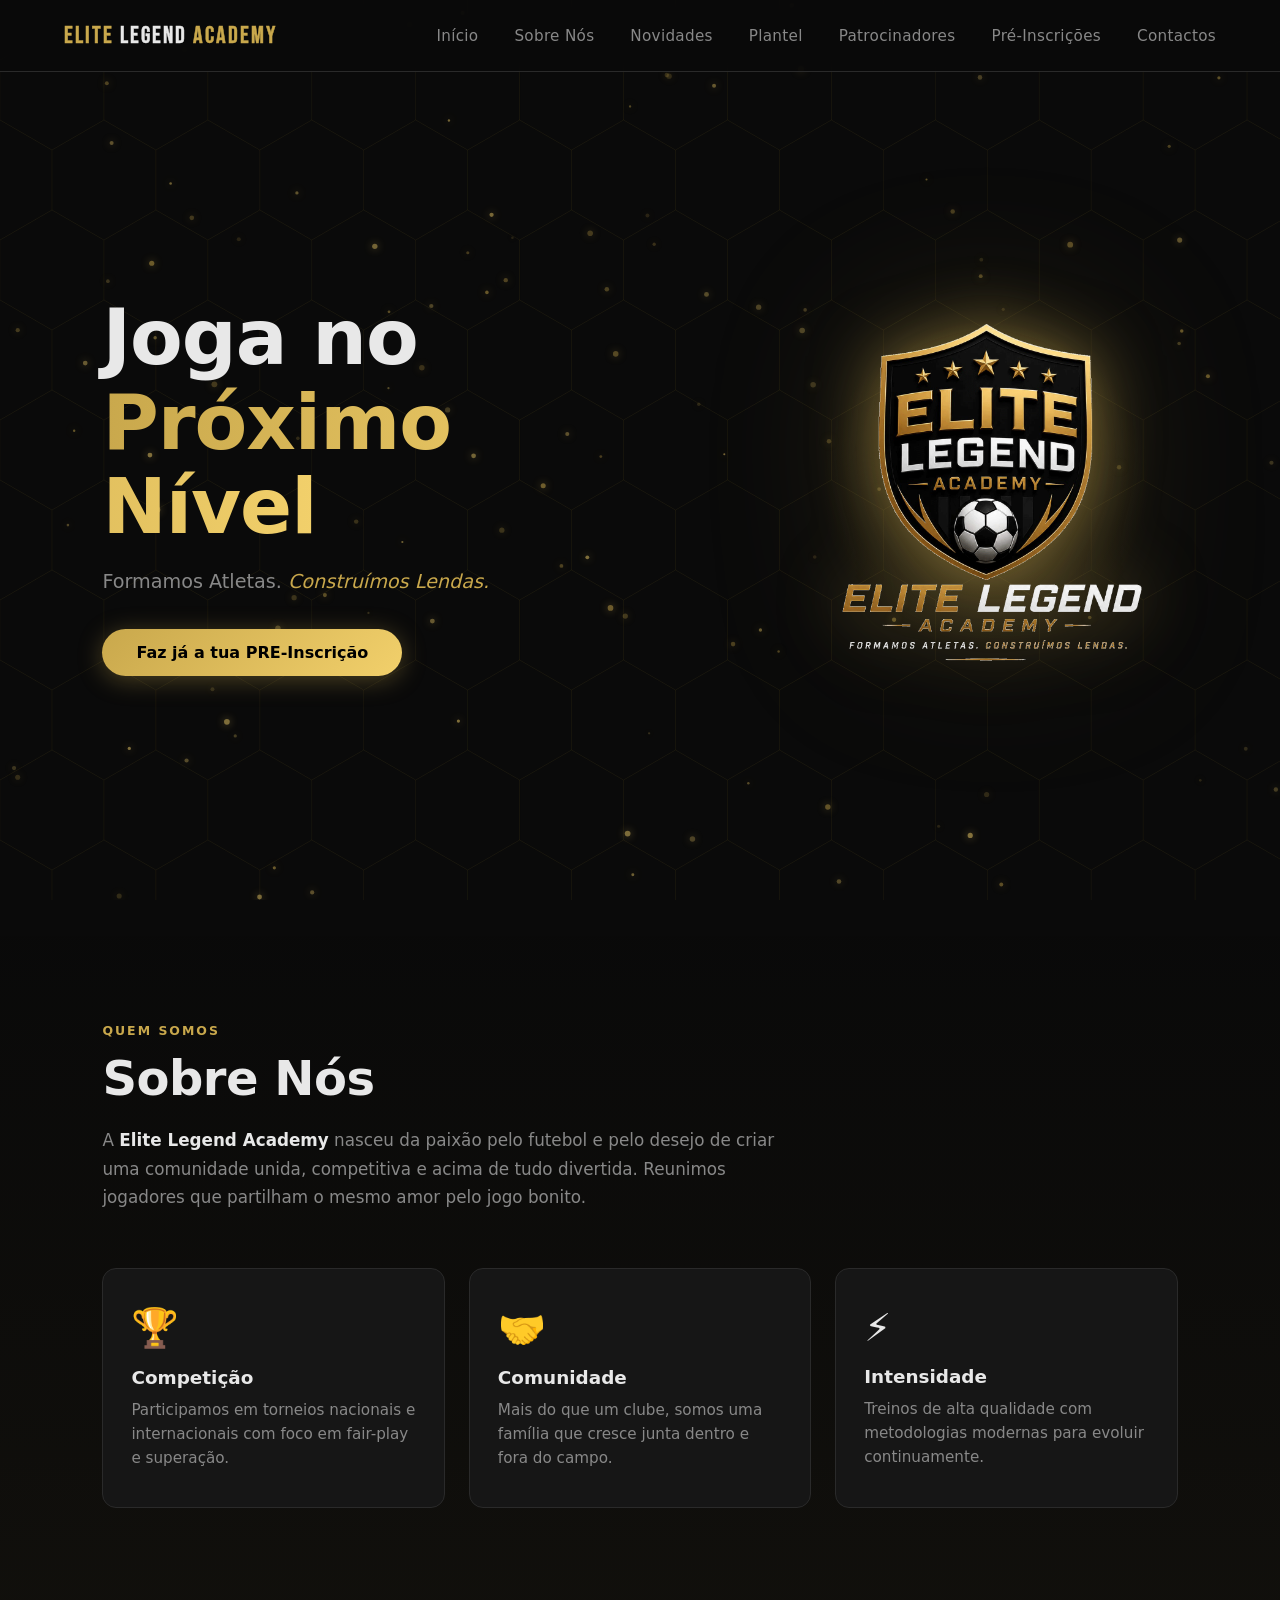
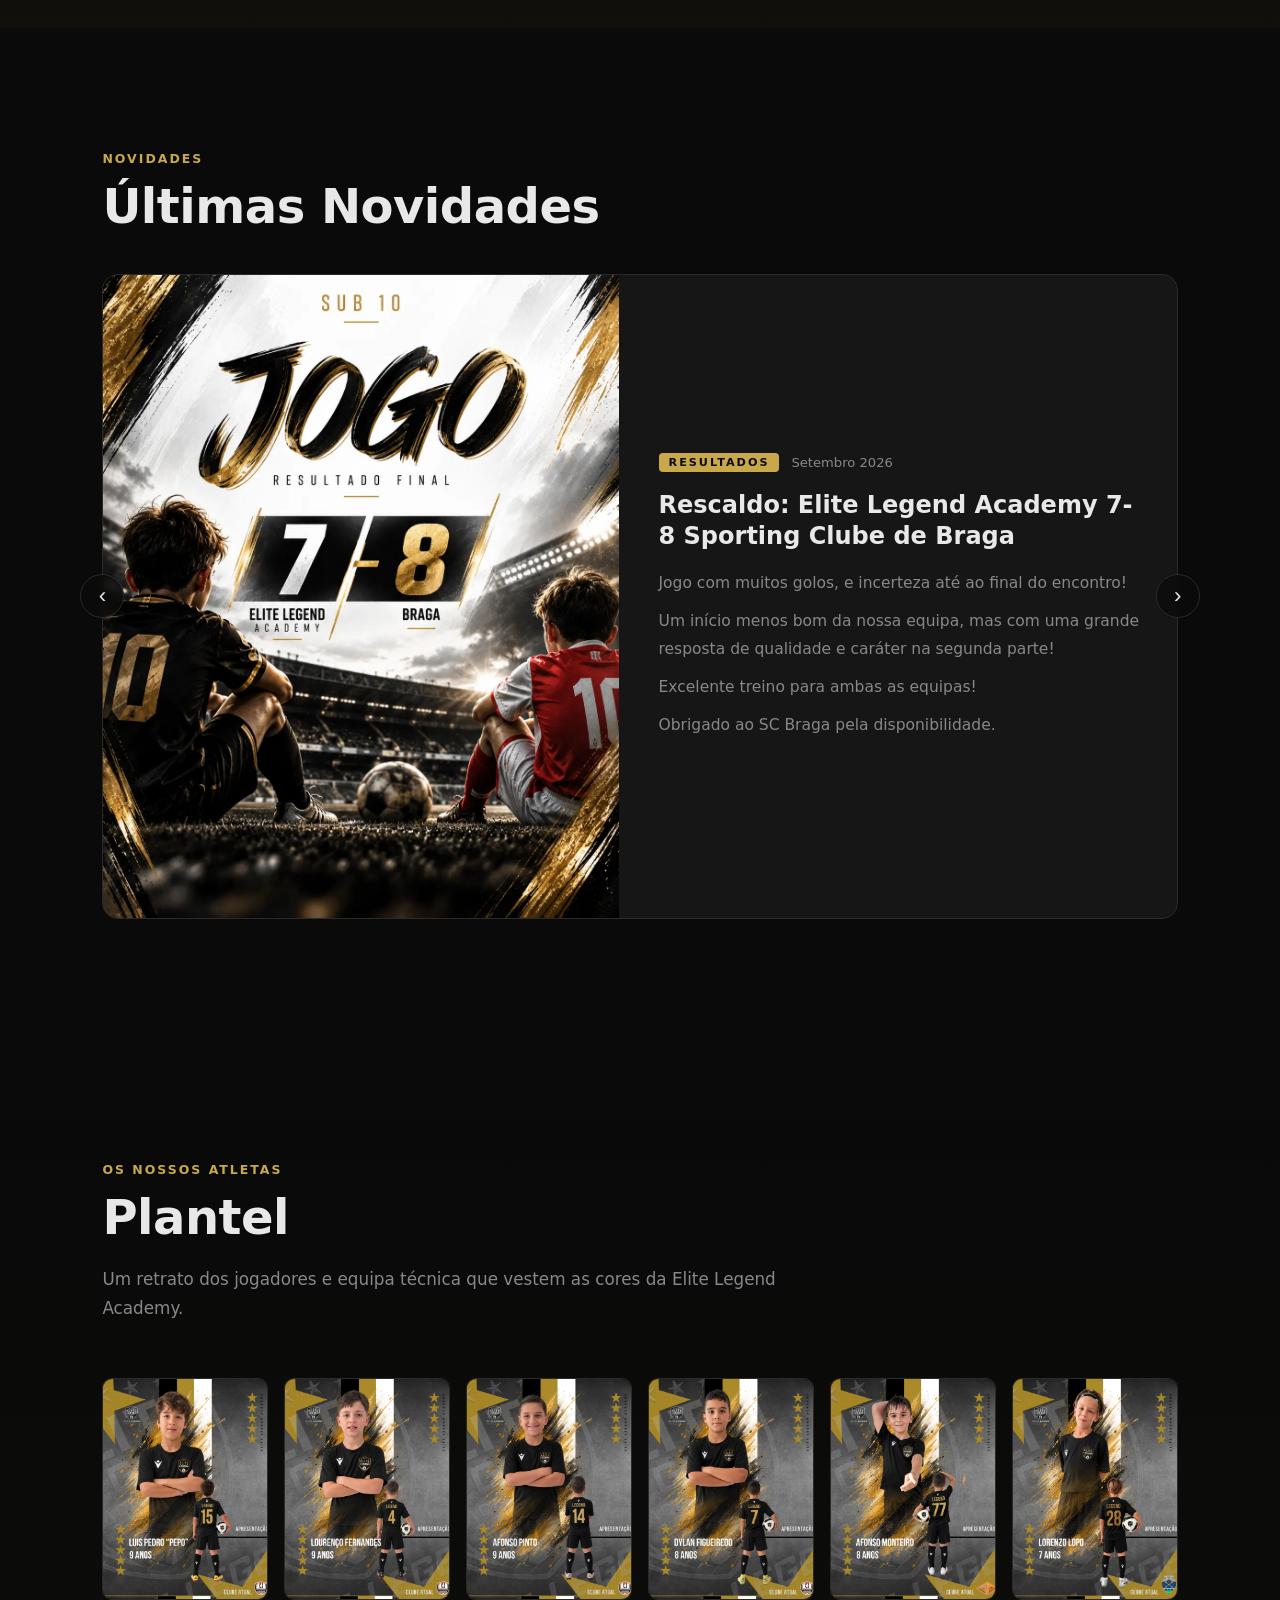
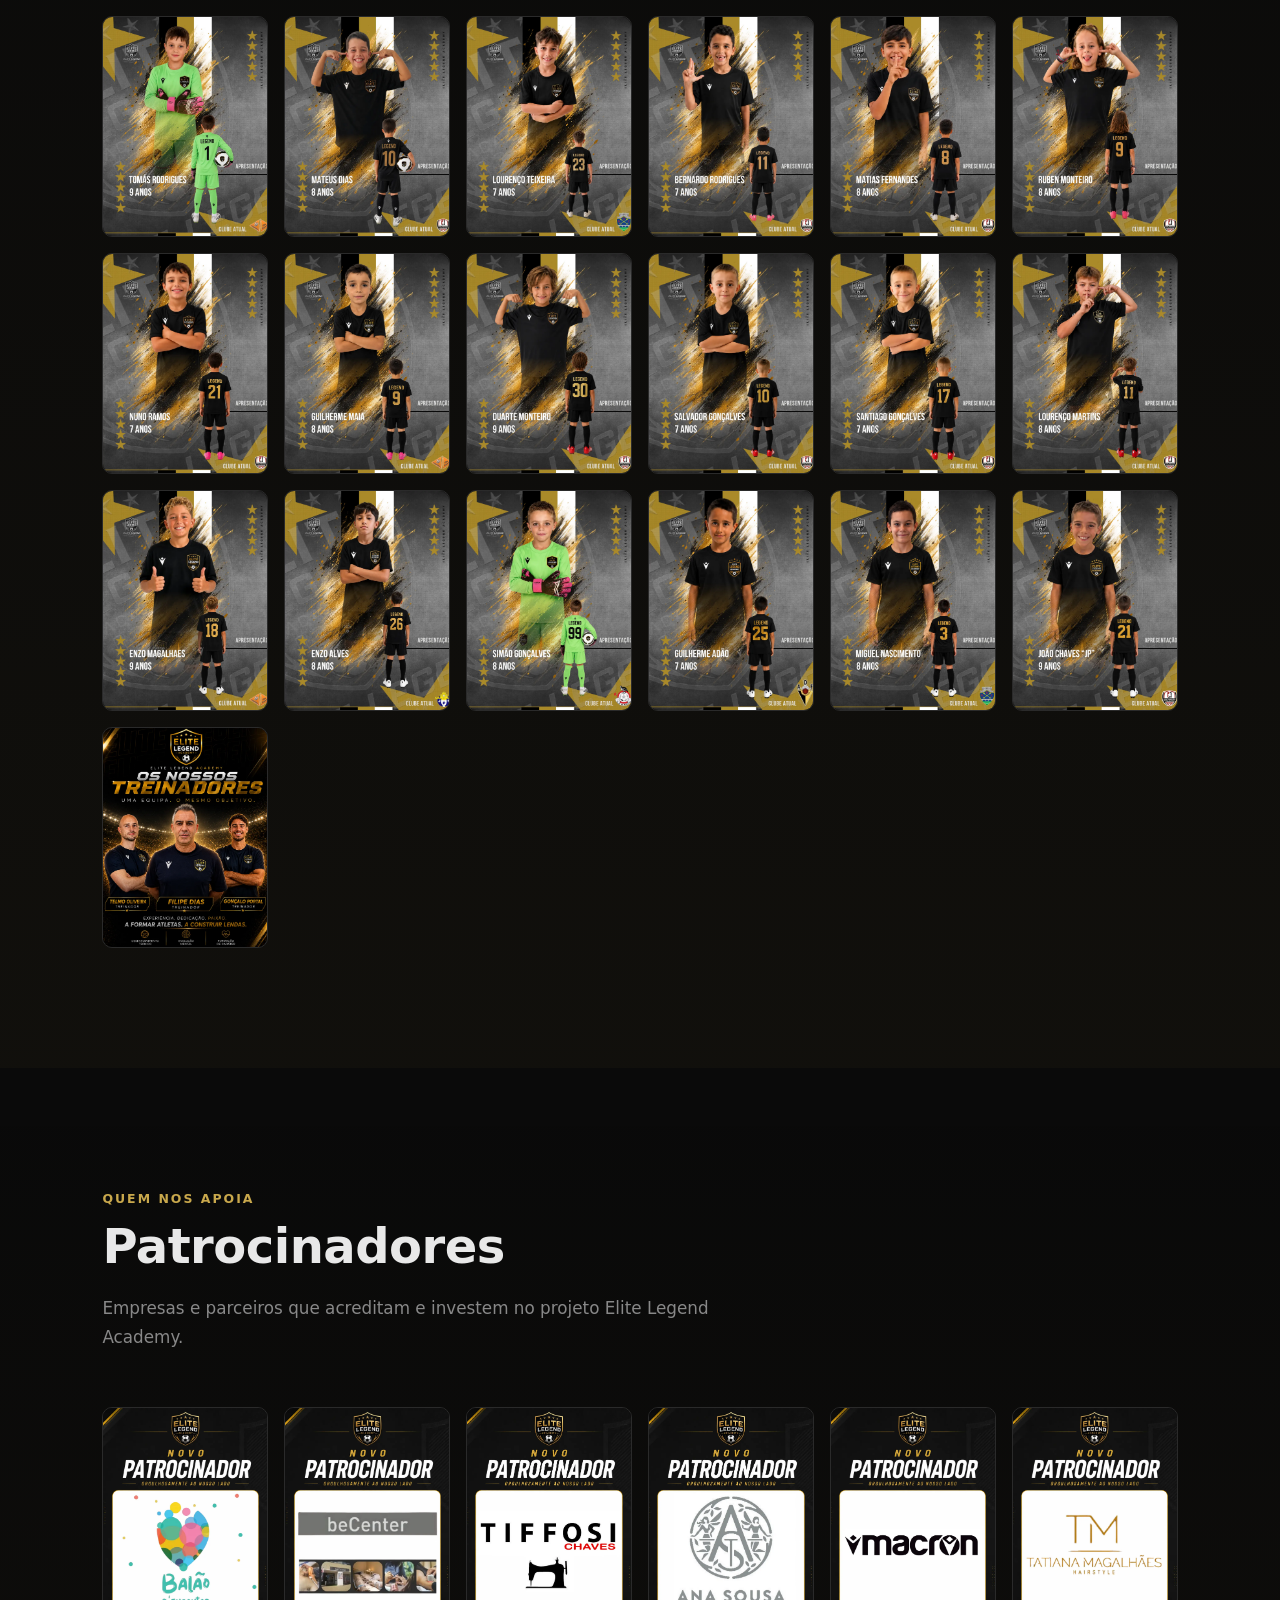
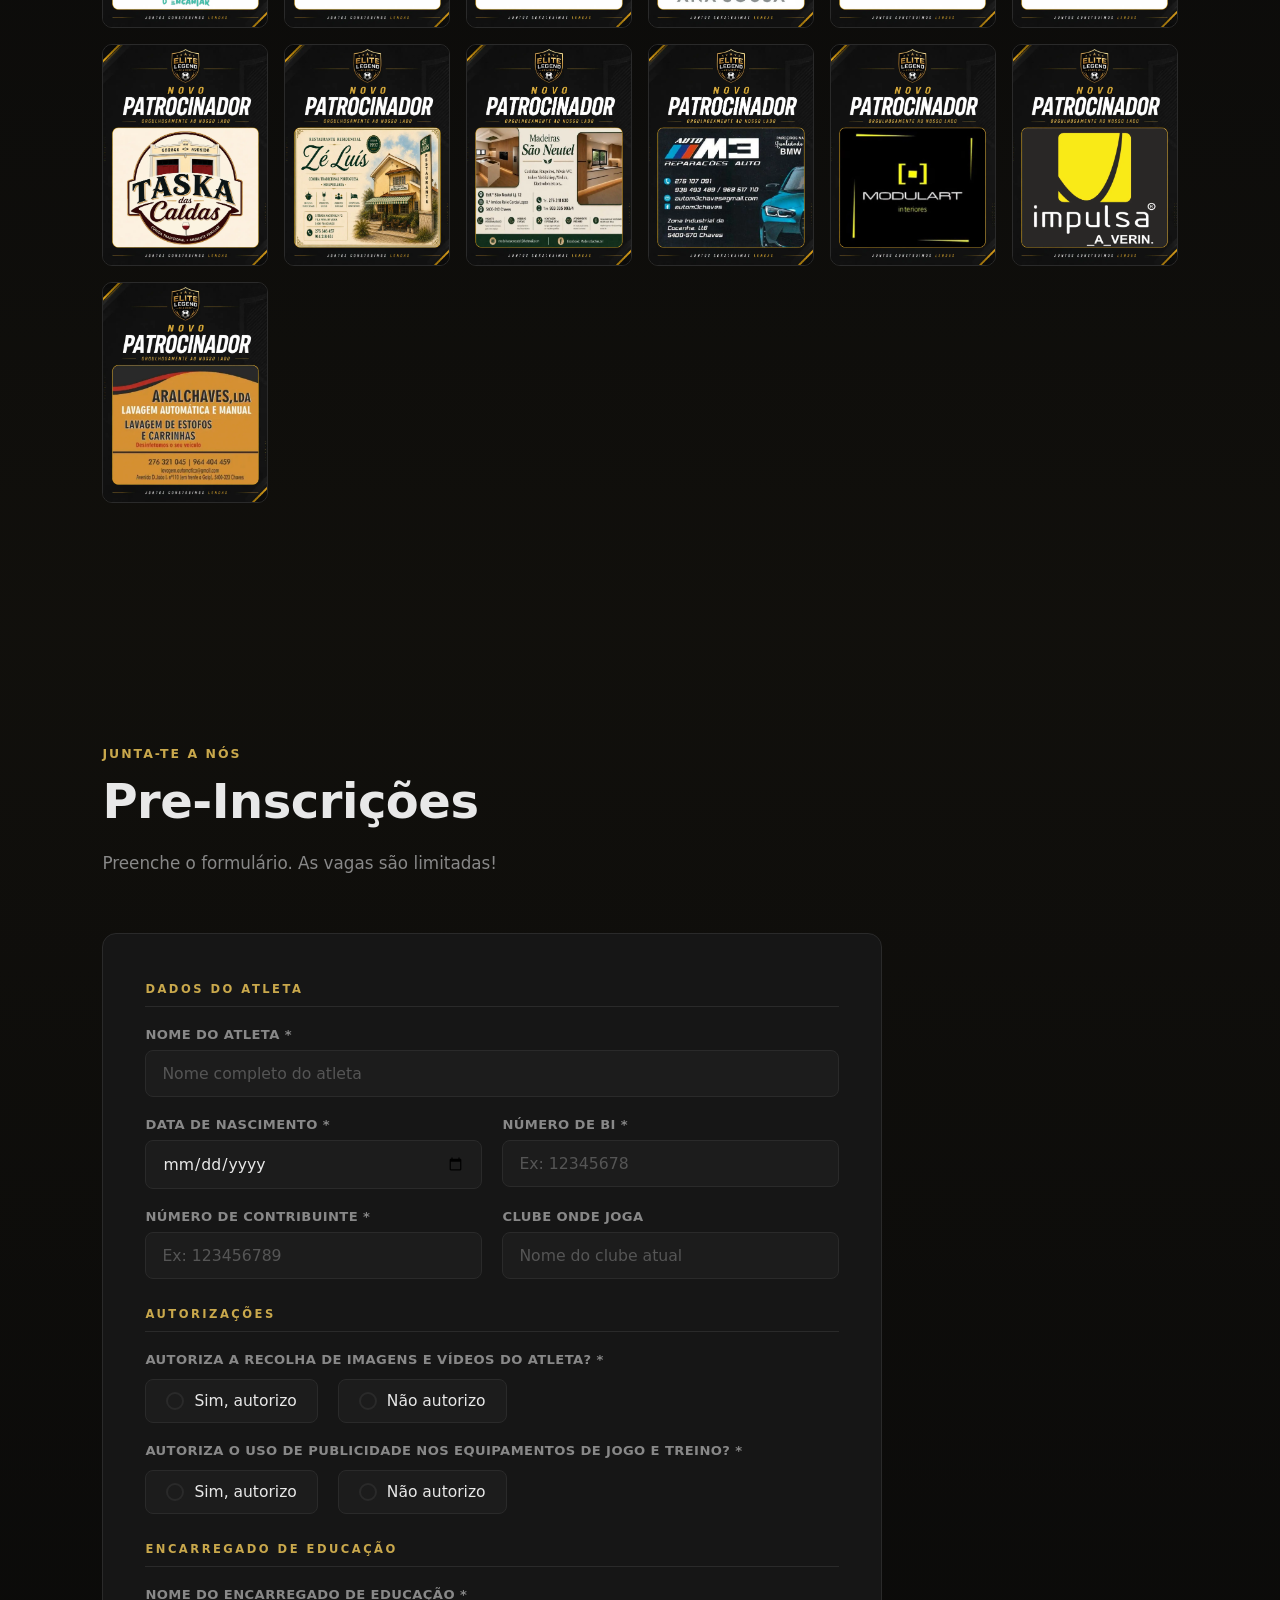
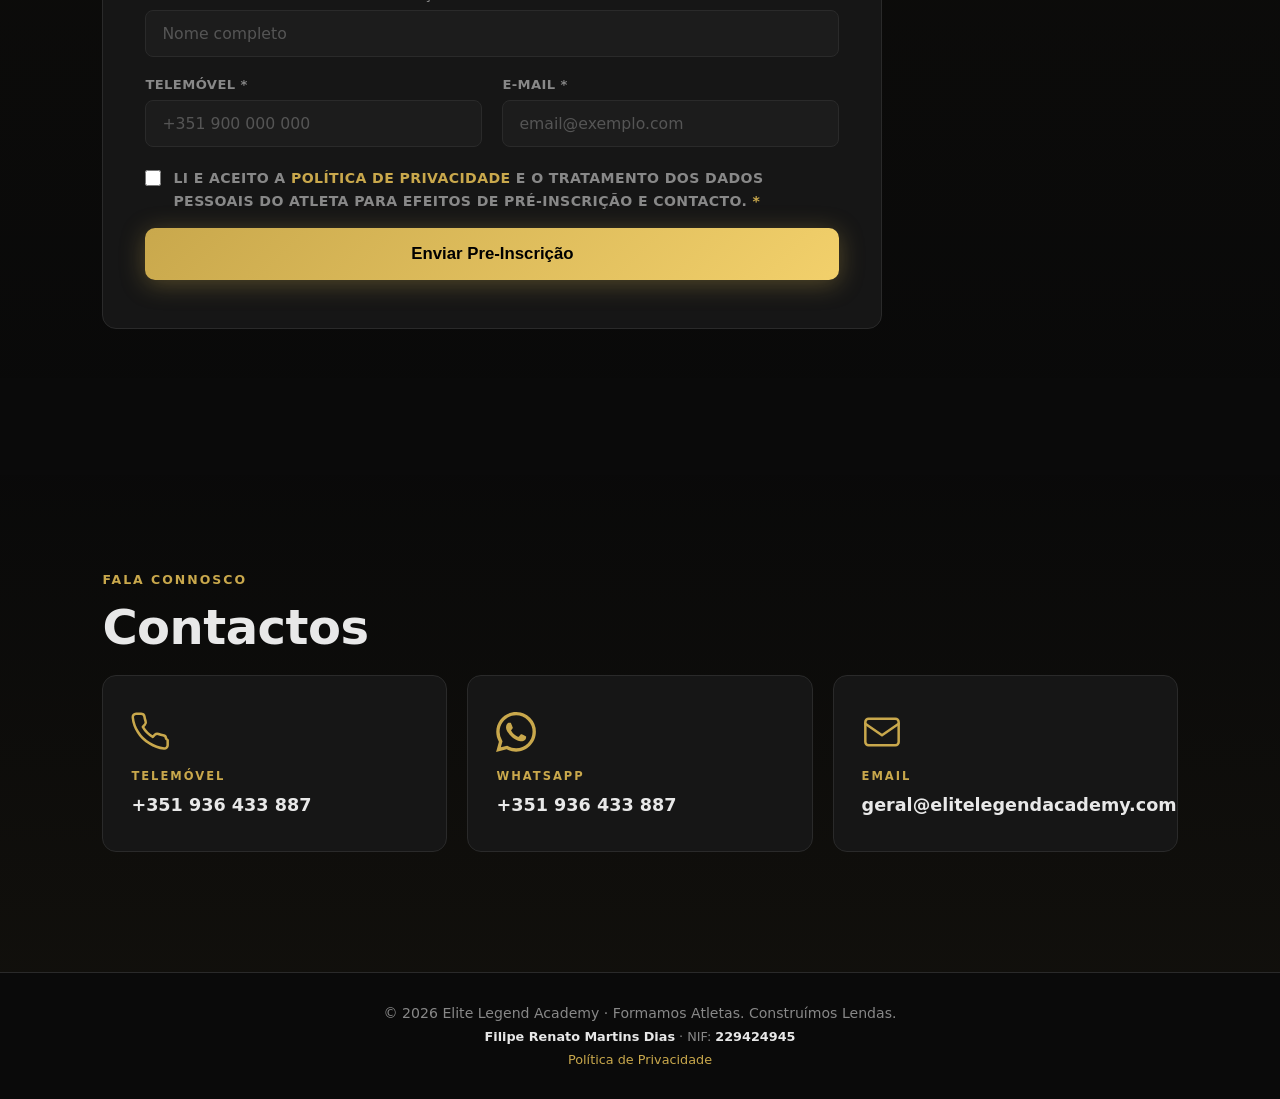
==== commit d19d2268: "Atualiza Novidades: rescaldo vs Braga e Campeões da Norte Cup Arquiva os cartões "Dia de Jogo: Sub 1" ====
--- a/index.html
+++ b/index.html
@@ -97,29 +97,37 @@
 
       <article class="novidade-card">
         <div class="novidade-img">
-          <img src="images/torneios/Braga-26-09-26.webp" alt="Dia de Jogo - Elite Legend Academy Sub 10 vs Sporting Clube de Braga" />
+          <img src="images/torneios/vsBRAGA-26.09.26.webp" alt="Resultado final: Elite Legend Academy 7-8 Sporting Clube de Braga" />
         </div>
         <div class="novidade-body">
           <div class="novidade-meta">
-            <span class="novidade-tag">Jogos</span>
+            <span class="novidade-tag">Resultados</span>
             <span class="novidade-date">Setembro 2026</span>
           </div>
-          <h3 class="novidade-title">Dia de Jogo: Sub 10 recebe o Sporting Clube de Braga</h3>
-          <p class="novidade-text">Os nossos Sub 10 defrontam o Sporting Clube de Braga no Complexo de Vilar de Nantes, no dia <strong>26 de setembro</strong>, às <strong>10h15</strong>.</p>
+          <h3 class="novidade-title">Rescaldo: Elite Legend Academy 7-8 Sporting Clube de Braga</h3>
+          <p class="novidade-text">Jogo com muitos golos, e incerteza até ao final do encontro!</p>
+          <p class="novidade-text">Um início menos bom da nossa equipa, mas com uma grande resposta de qualidade e caráter na segunda parte!</p>
+          <p class="novidade-text">Excelente treino para ambas as equipas!</p>
+          <p class="novidade-text">Obrigado ao SC Braga pela disponibilidade.</p>
         </div>
       </article>
 
       <article class="novidade-card">
         <div class="novidade-img">
-          <img src="images/torneios/NorteCUP26.webp" alt="Norte Cup 2026 - Quinta edição, cidade do Porto" />
+          <img src="images/torneios/NorteCUP Campeoes.webp" alt="Campeões Sub 9 - Norte Cup 2026" />
         </div>
         <div class="novidade-body">
           <div class="novidade-meta">
             <span class="novidade-tag">Torneios</span>
             <span class="novidade-date">Setembro 2026</span>
           </div>
-          <h3 class="novidade-title">Estreia Absoluta dos Sub 9 em Torneios</h3>
-          <p class="novidade-text">Quinta edição do Norte Cup, na cidade do Porto.</p>
+          <h3 class="novidade-title">Campeões da Norte Cup — Sub 9</h3>
+          <p class="novidade-text">Estreia oficial dos nossos Sub 9 em Torneios!</p>
+          <p class="novidade-text">Depois de uma fase de apuramento de grande nível, sem qualquer golo sofrido, os nossos craques venceram na final o SC Braga por 2x0.</p>
+          <p class="novidade-text">Além do êxito coletivo, trouxemos também para casa todos os prémios individuais.</p>
+          <p class="novidade-text"><strong>Melhor Marcador</strong> — Guilherme Maia</p>
+          <p class="novidade-text"><strong>Melhor Jogador</strong> — Salvador Gonçalves</p>
+          <p class="novidade-text"><strong>Melhor Guarda-redes</strong> — Miguel Nascimento</p>
         </div>
       </article>
 
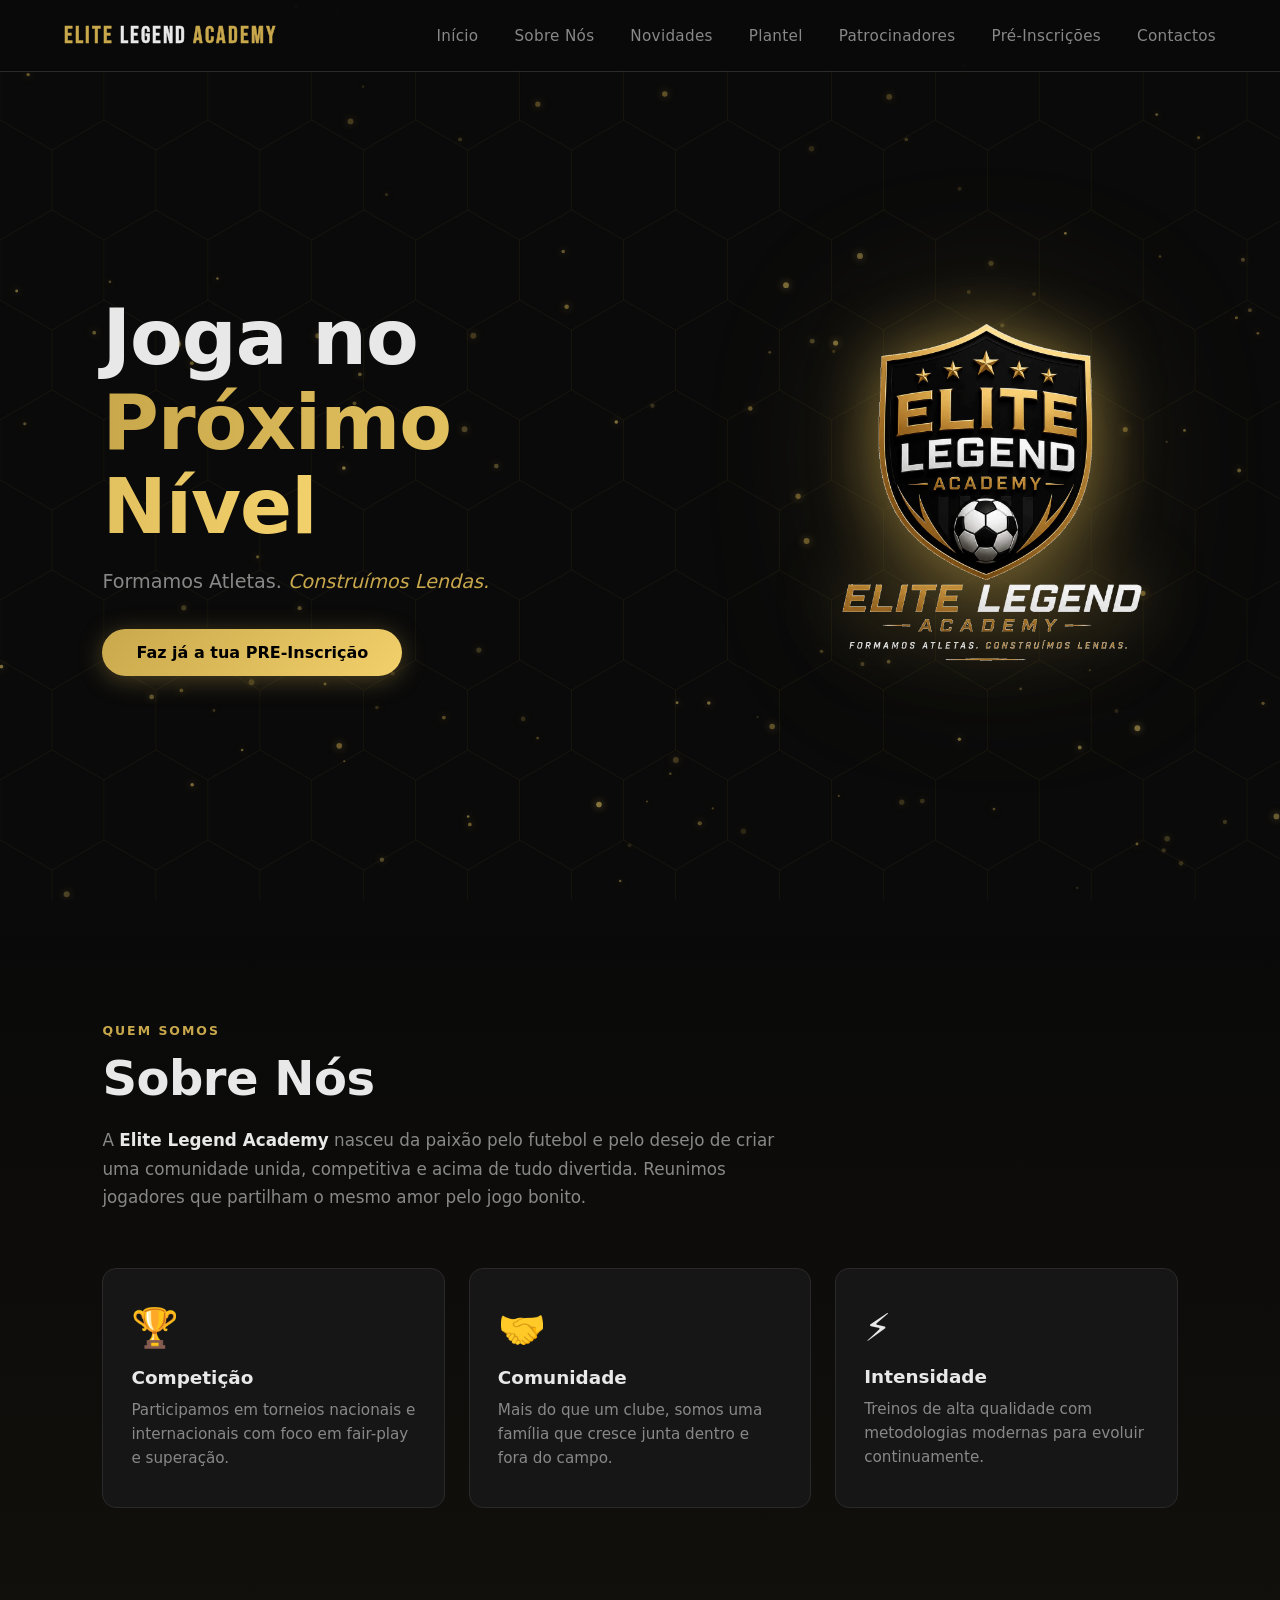
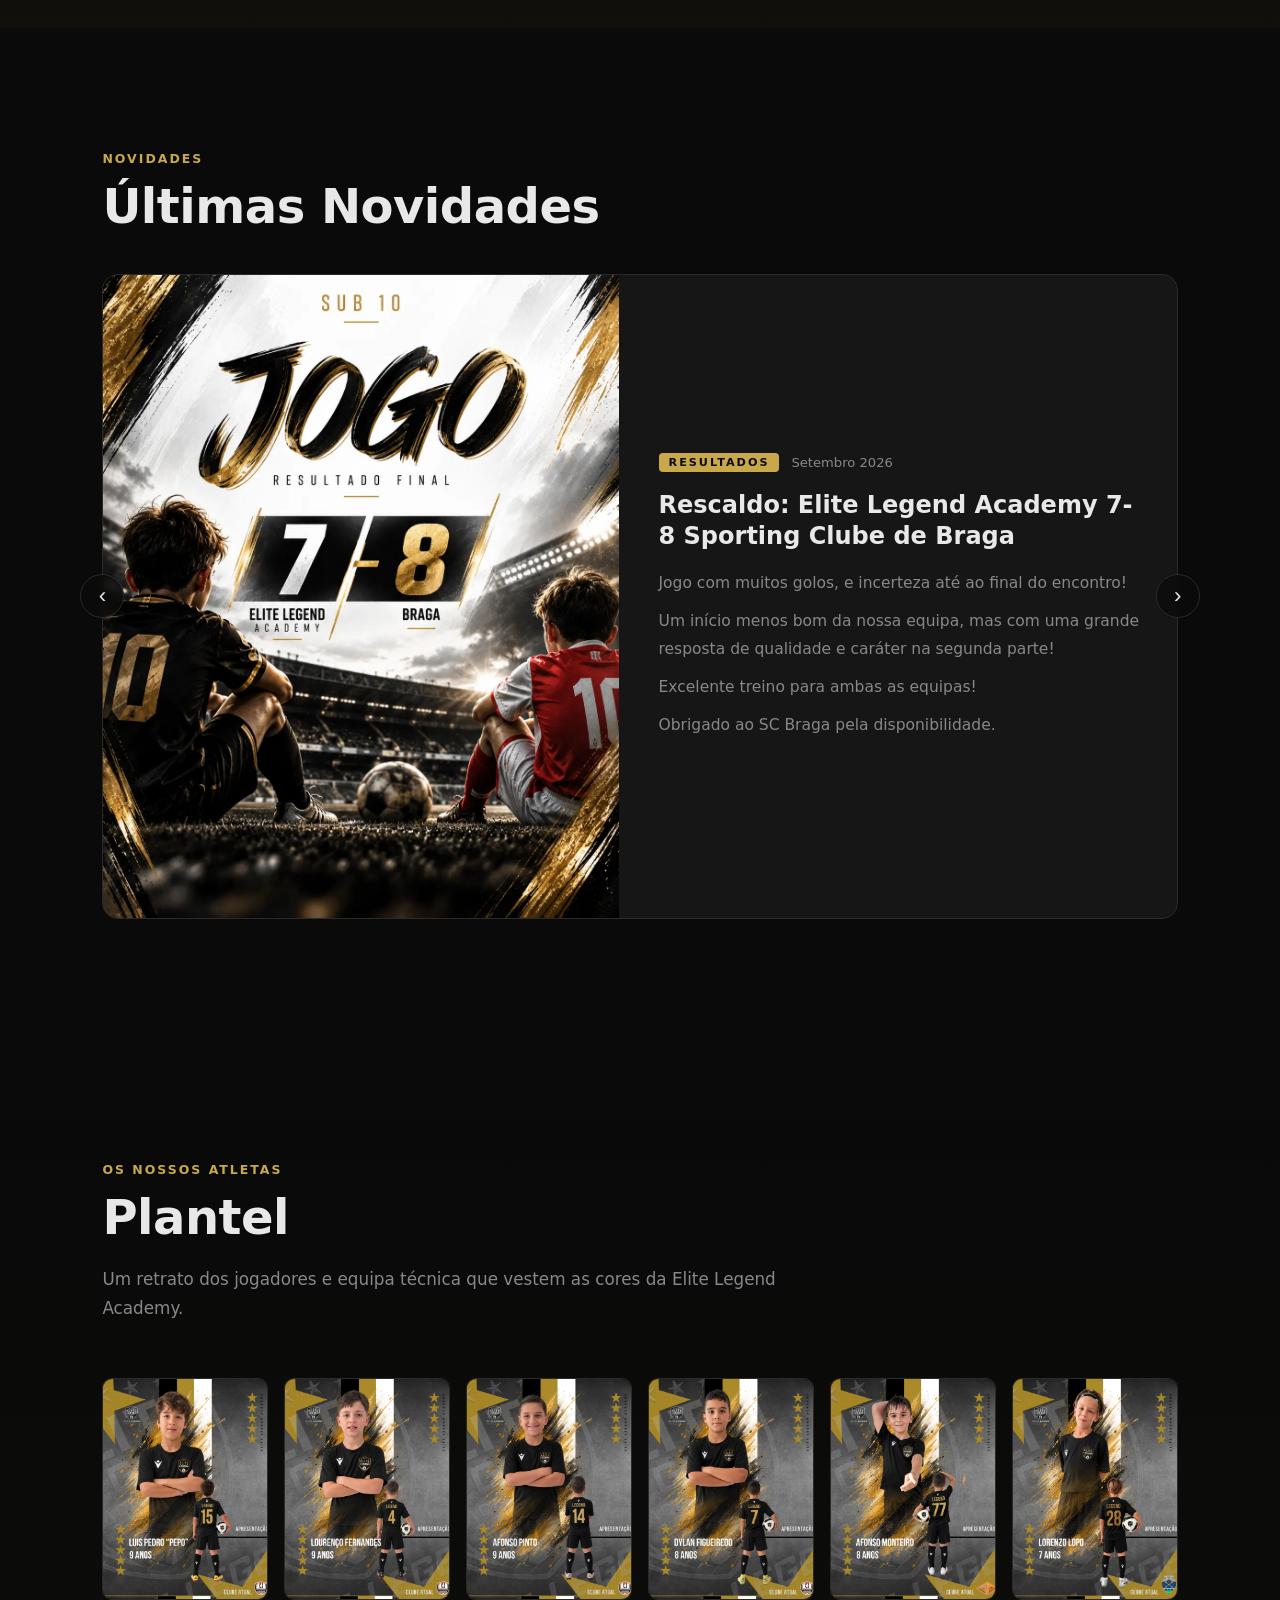
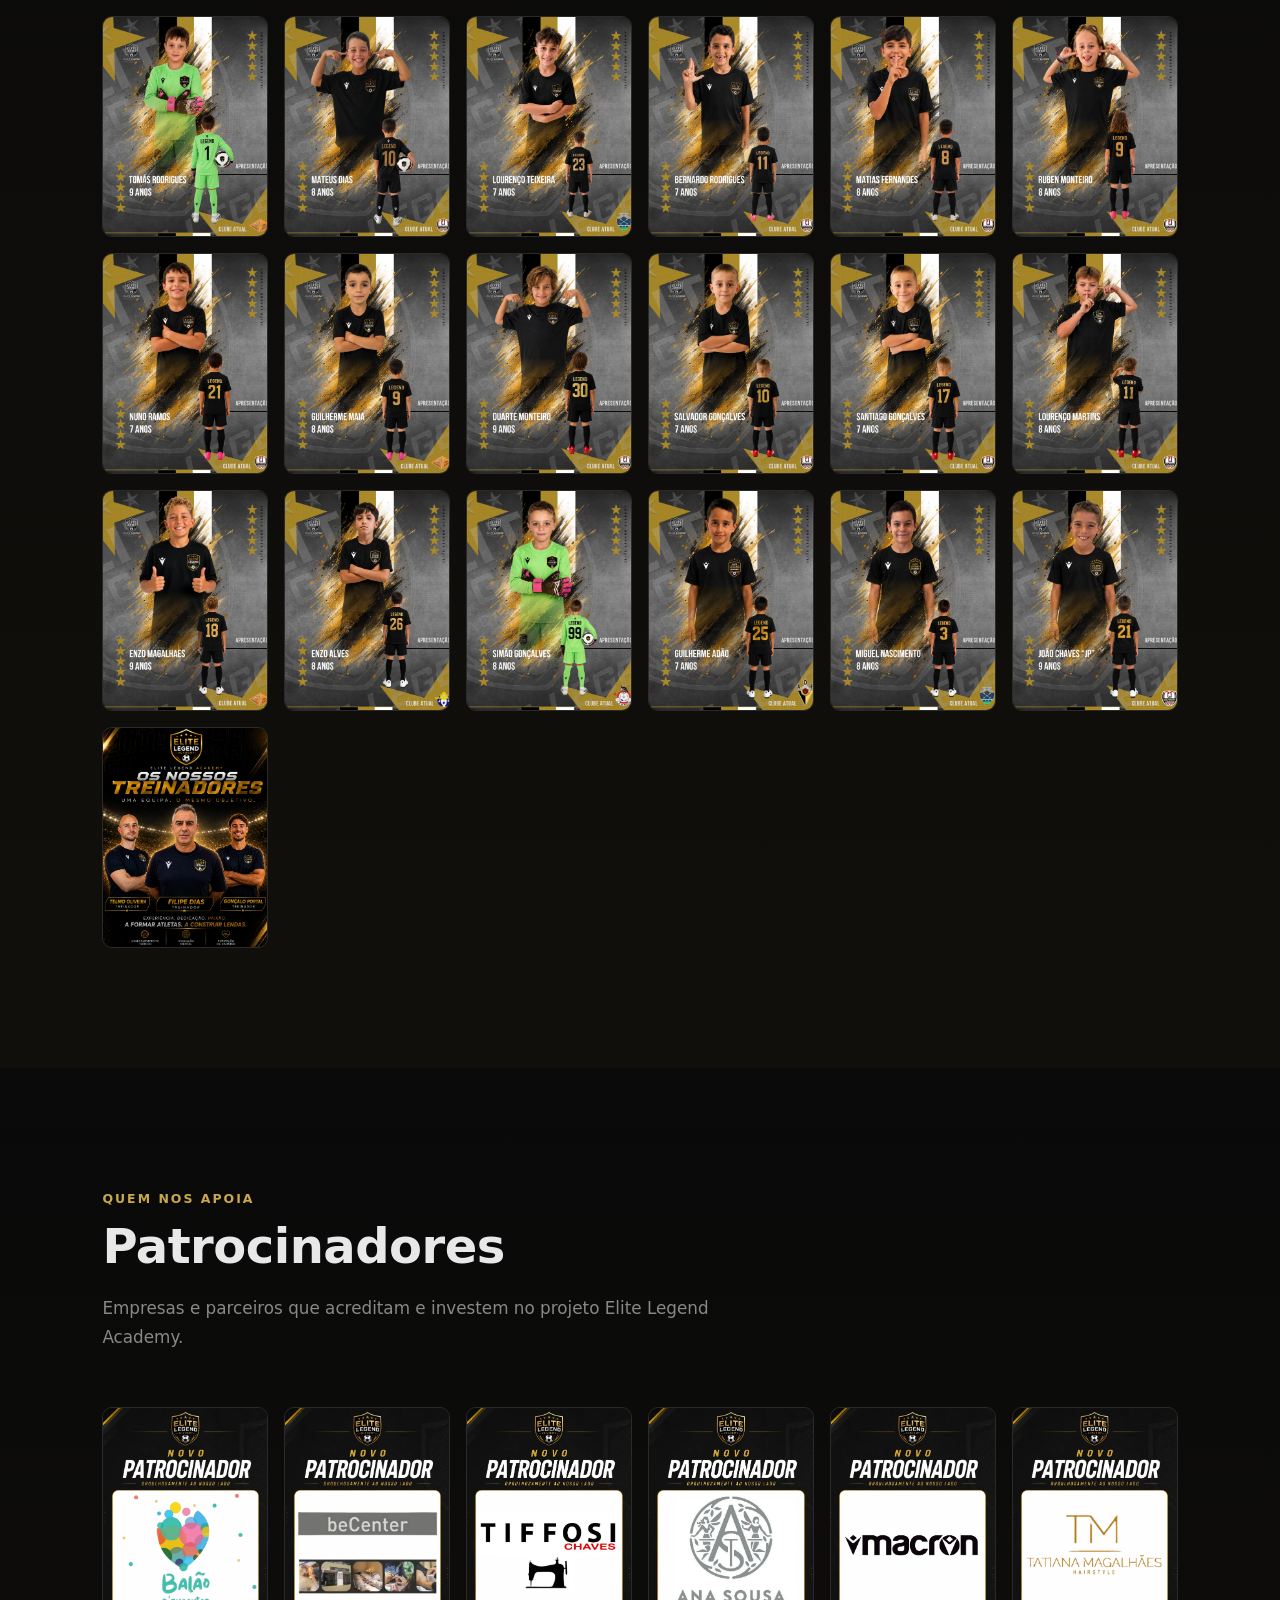
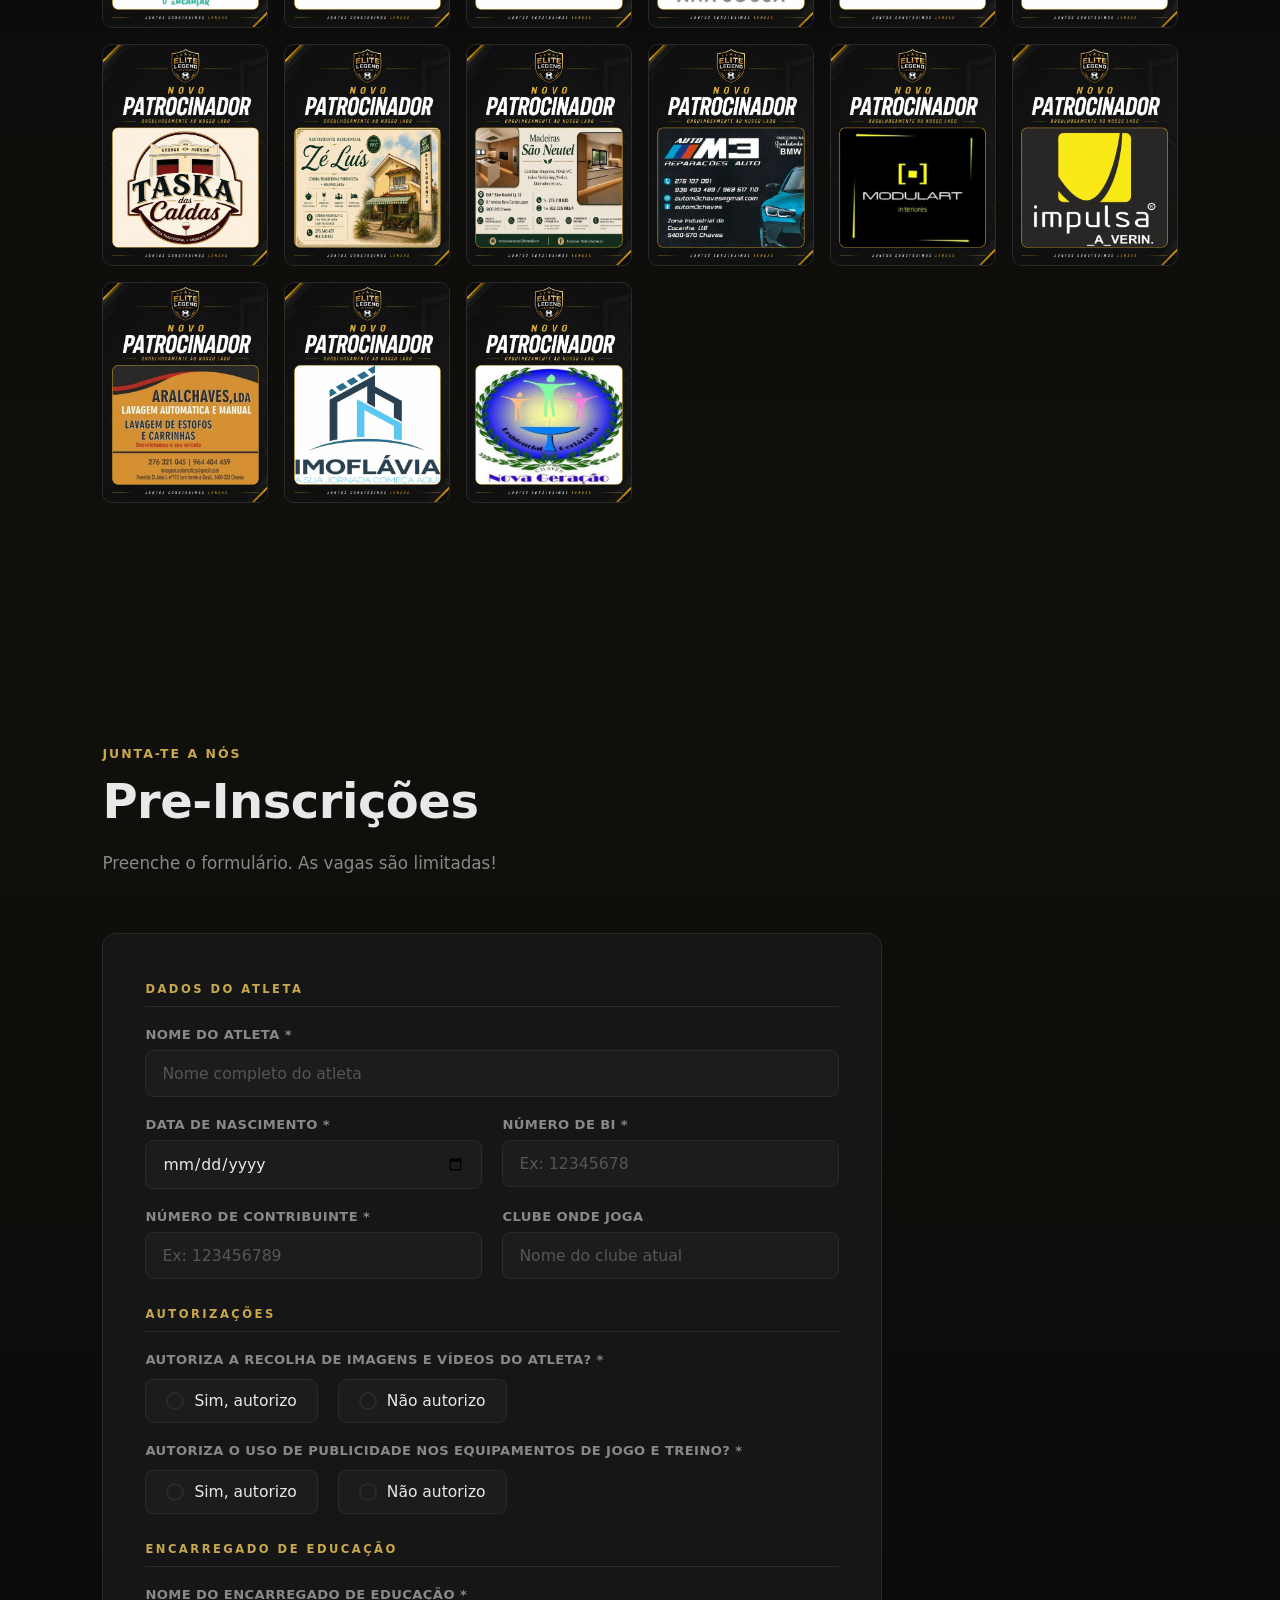
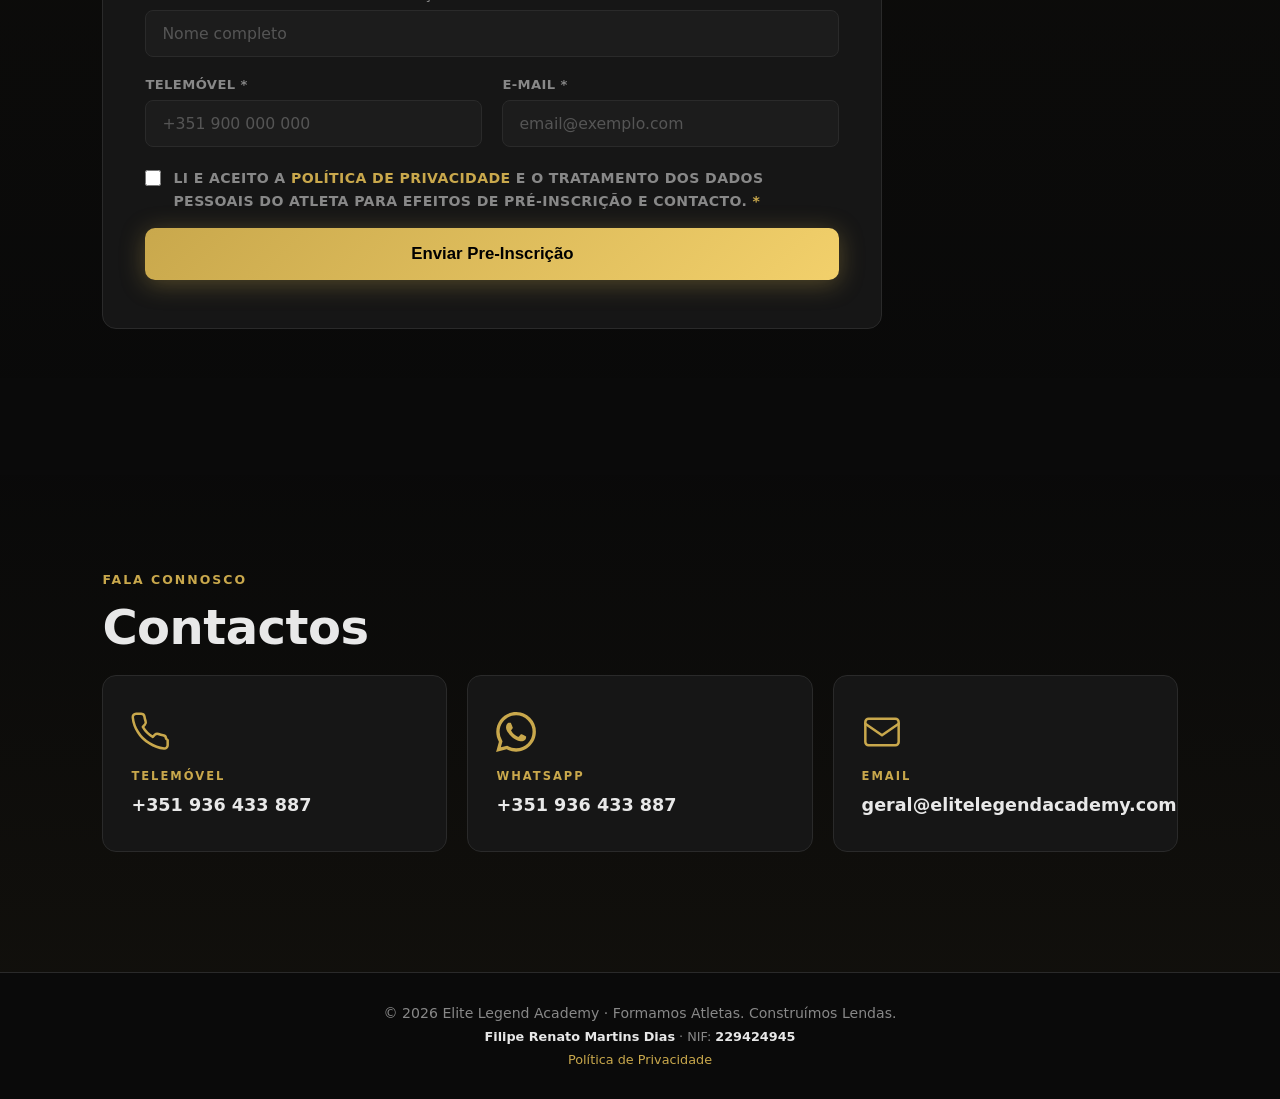
==== commit e6b7fb7d: "Arquiva a novidade "A nossa Academia em Torneios de Futebol 7" Co-Authored-By: Claude Sonnet 5 <nore" ====
--- a/index.html
+++ b/index.html
@@ -133,22 +133,6 @@
 
       <article class="novidade-card">
         <div class="novidade-img">
-          <img src="images/torneios_agenda.jpg" alt="Estreia da Elite Legend Academy em torneios de Futebol 7" />
-        </div>
-        <div class="novidade-body">
-          <div class="novidade-meta">
-            <span class="novidade-tag">Torneios</span>
-            <span class="novidade-date">Setembro 2026</span>
-          </div>
-          <h3 class="novidade-title">A nossa Academia em Torneios de Futebol 7</h3>
-          <p class="novidade-text">Chegou a hora da estreia! A Elite Legend Academy vai marcar presença nos torneios oficiais de Futebol 7, com os nossos atletas mais novos a darem os primeiros passos na competição.</p>
-          <p class="novidade-text"><strong>12 de setembro</strong> — Estreia do escalão Sub 10 (nascidos em 2017).</p>
-          <p class="novidade-text"><strong>26 de setembro</strong> — Estreia do escalão Sub 9 (nascidos em 2018).</p>
-        </div>
-      </article>
-
-      <article class="novidade-card">
-        <div class="novidade-img">
           <img src="images/campo.webp" alt="Complexo Desportivo de Vilar de Nantes" />
         </div>
         <div class="novidade-body">
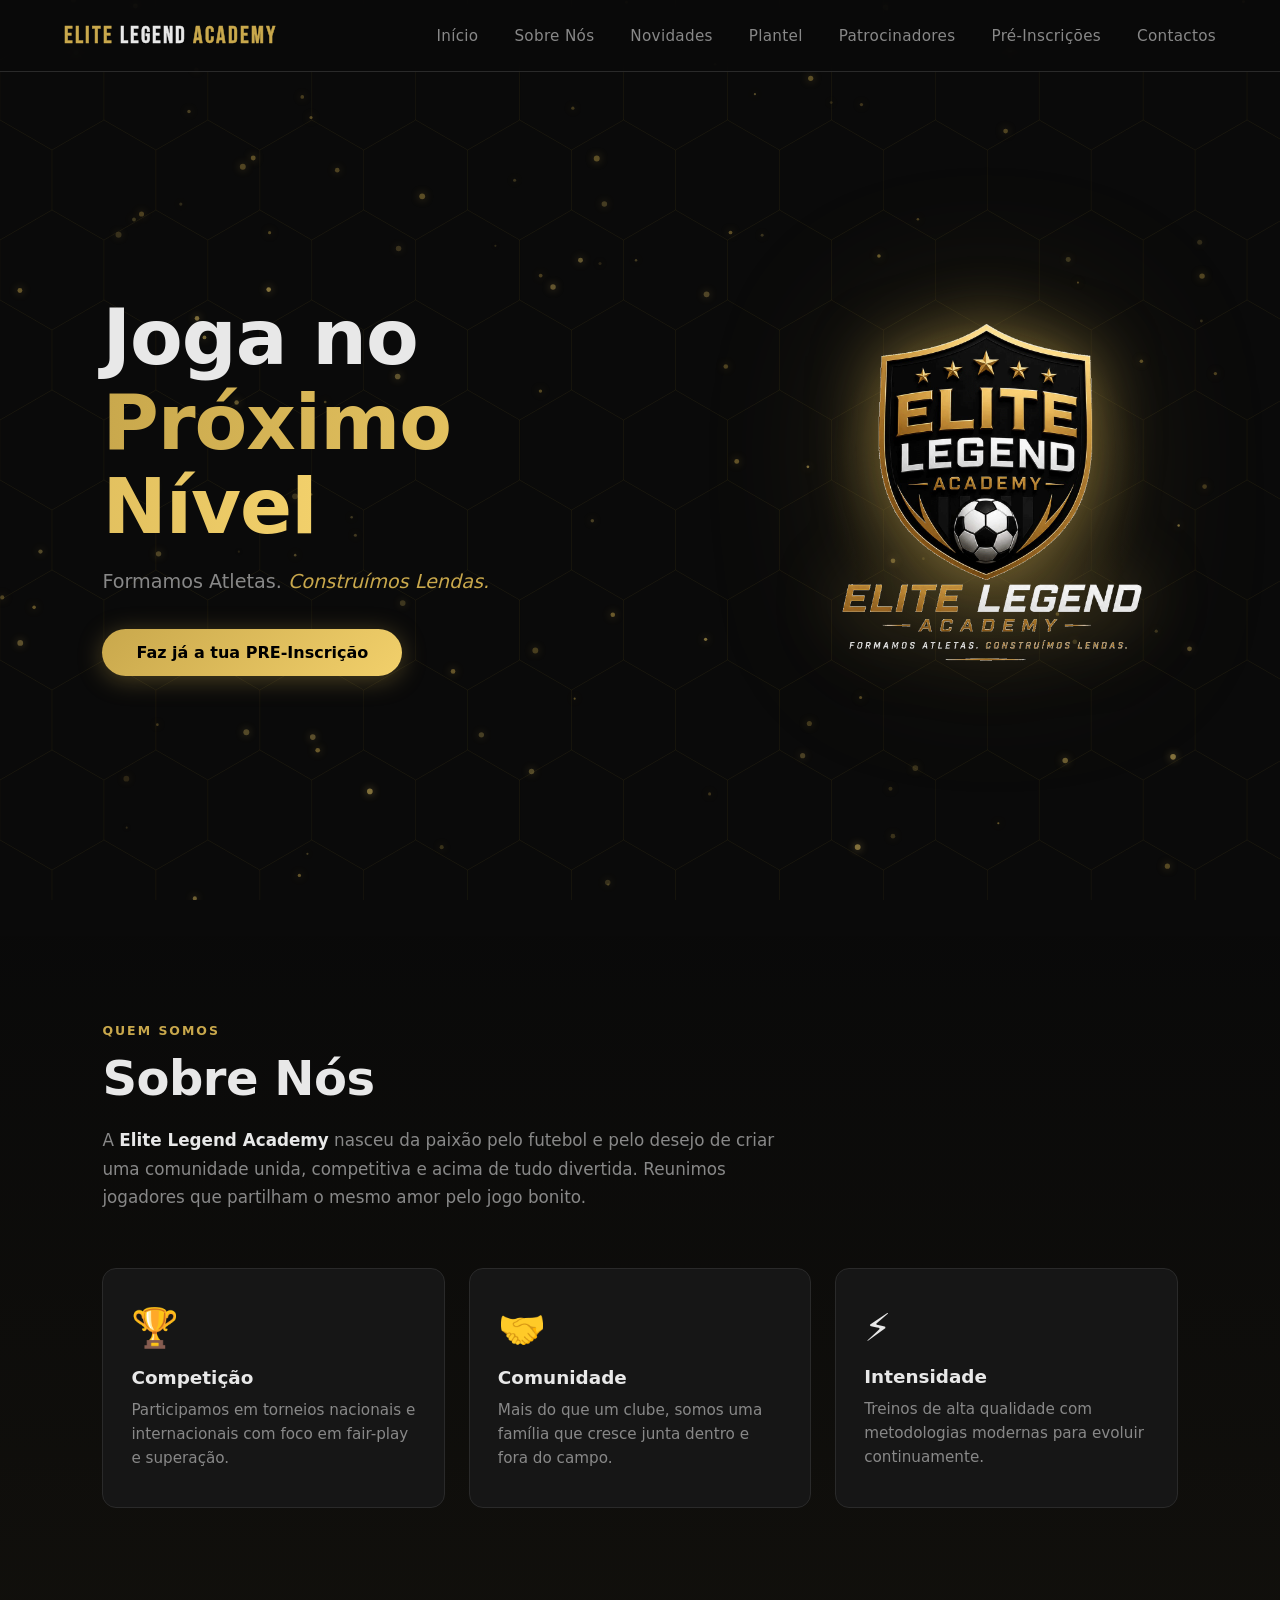
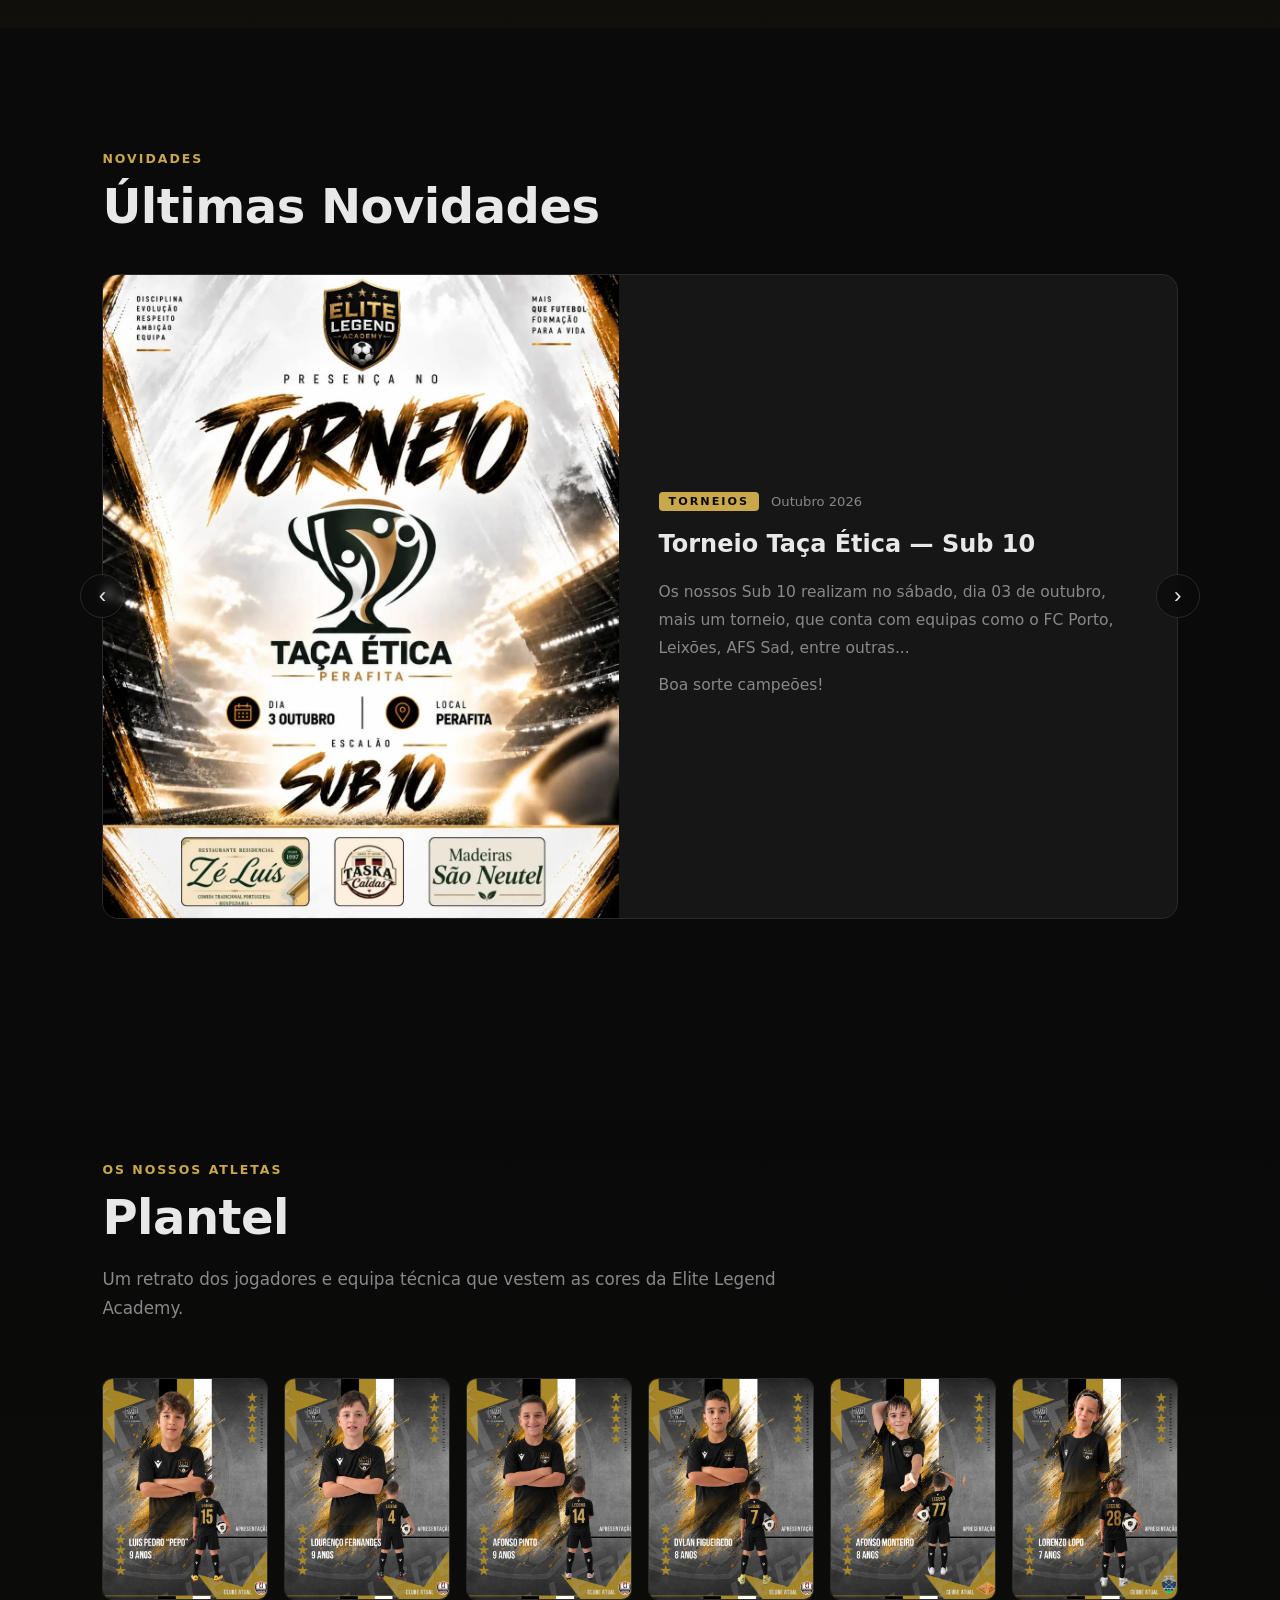
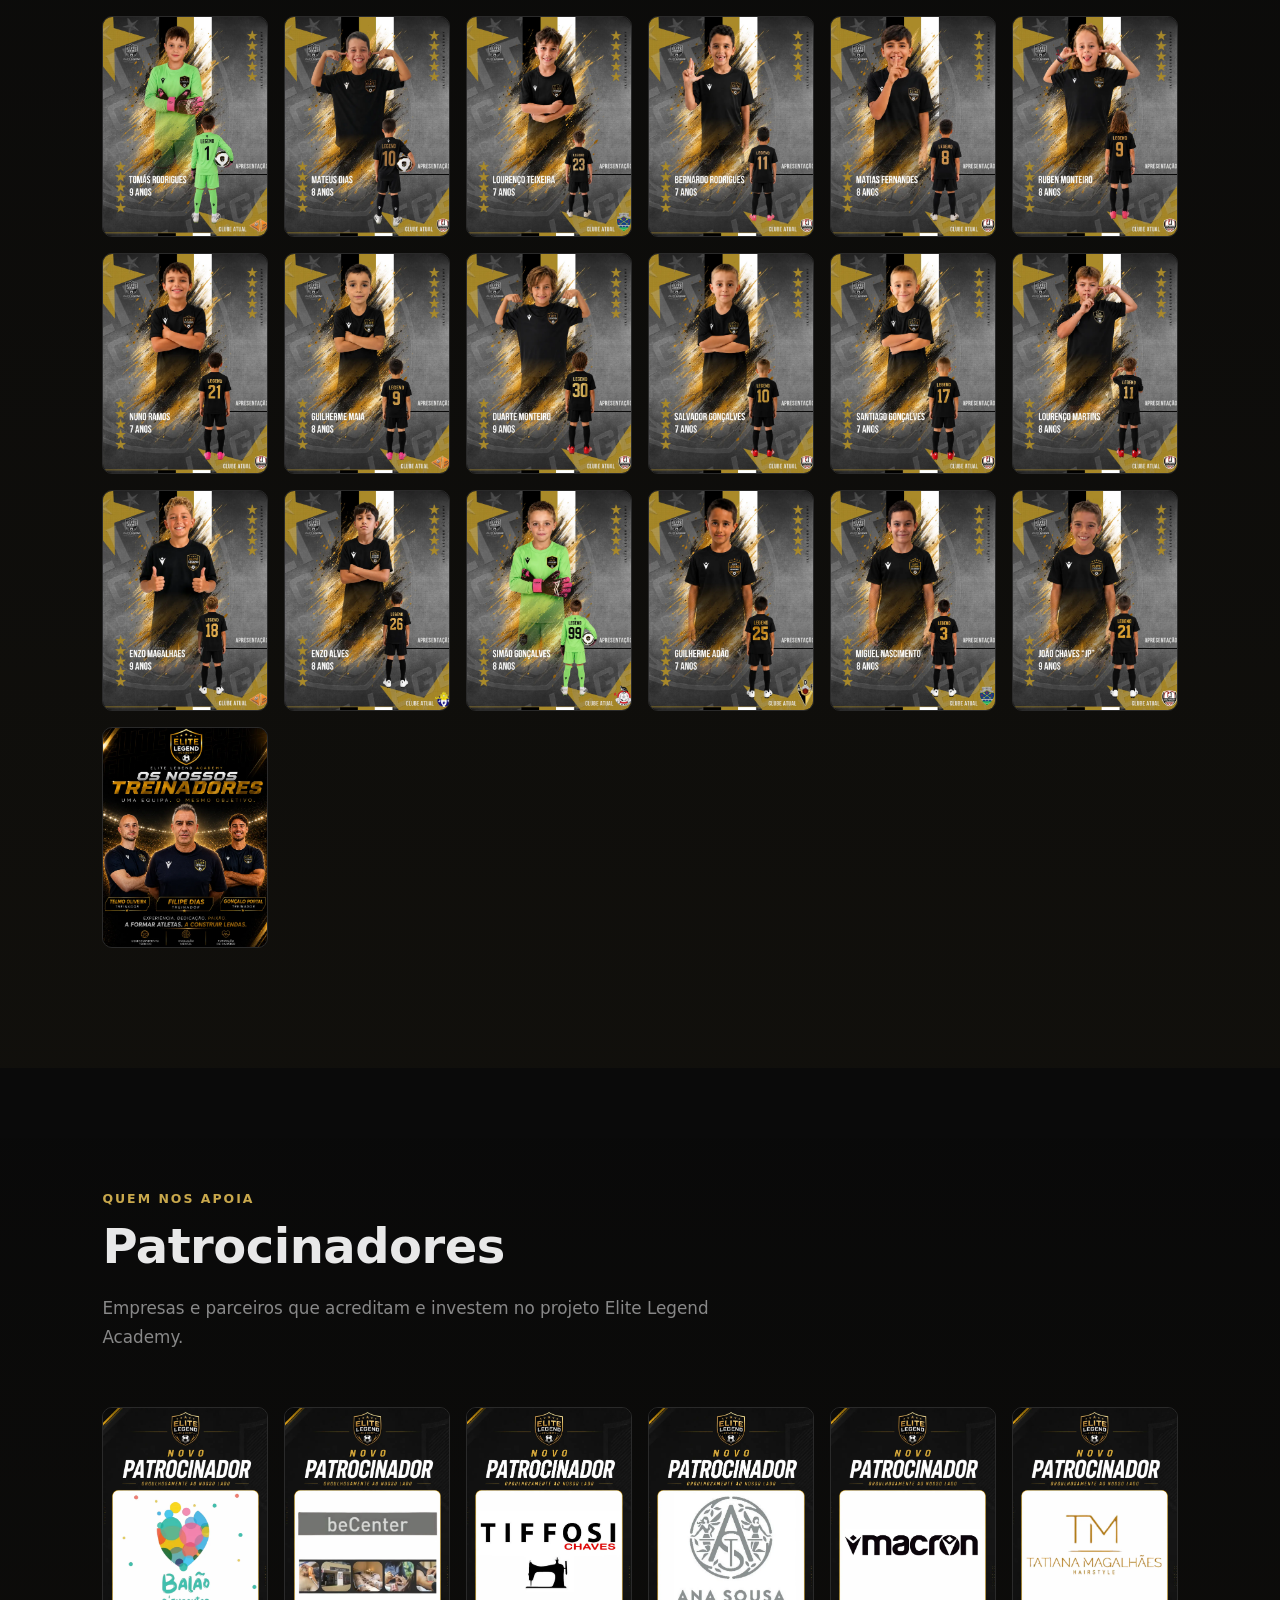
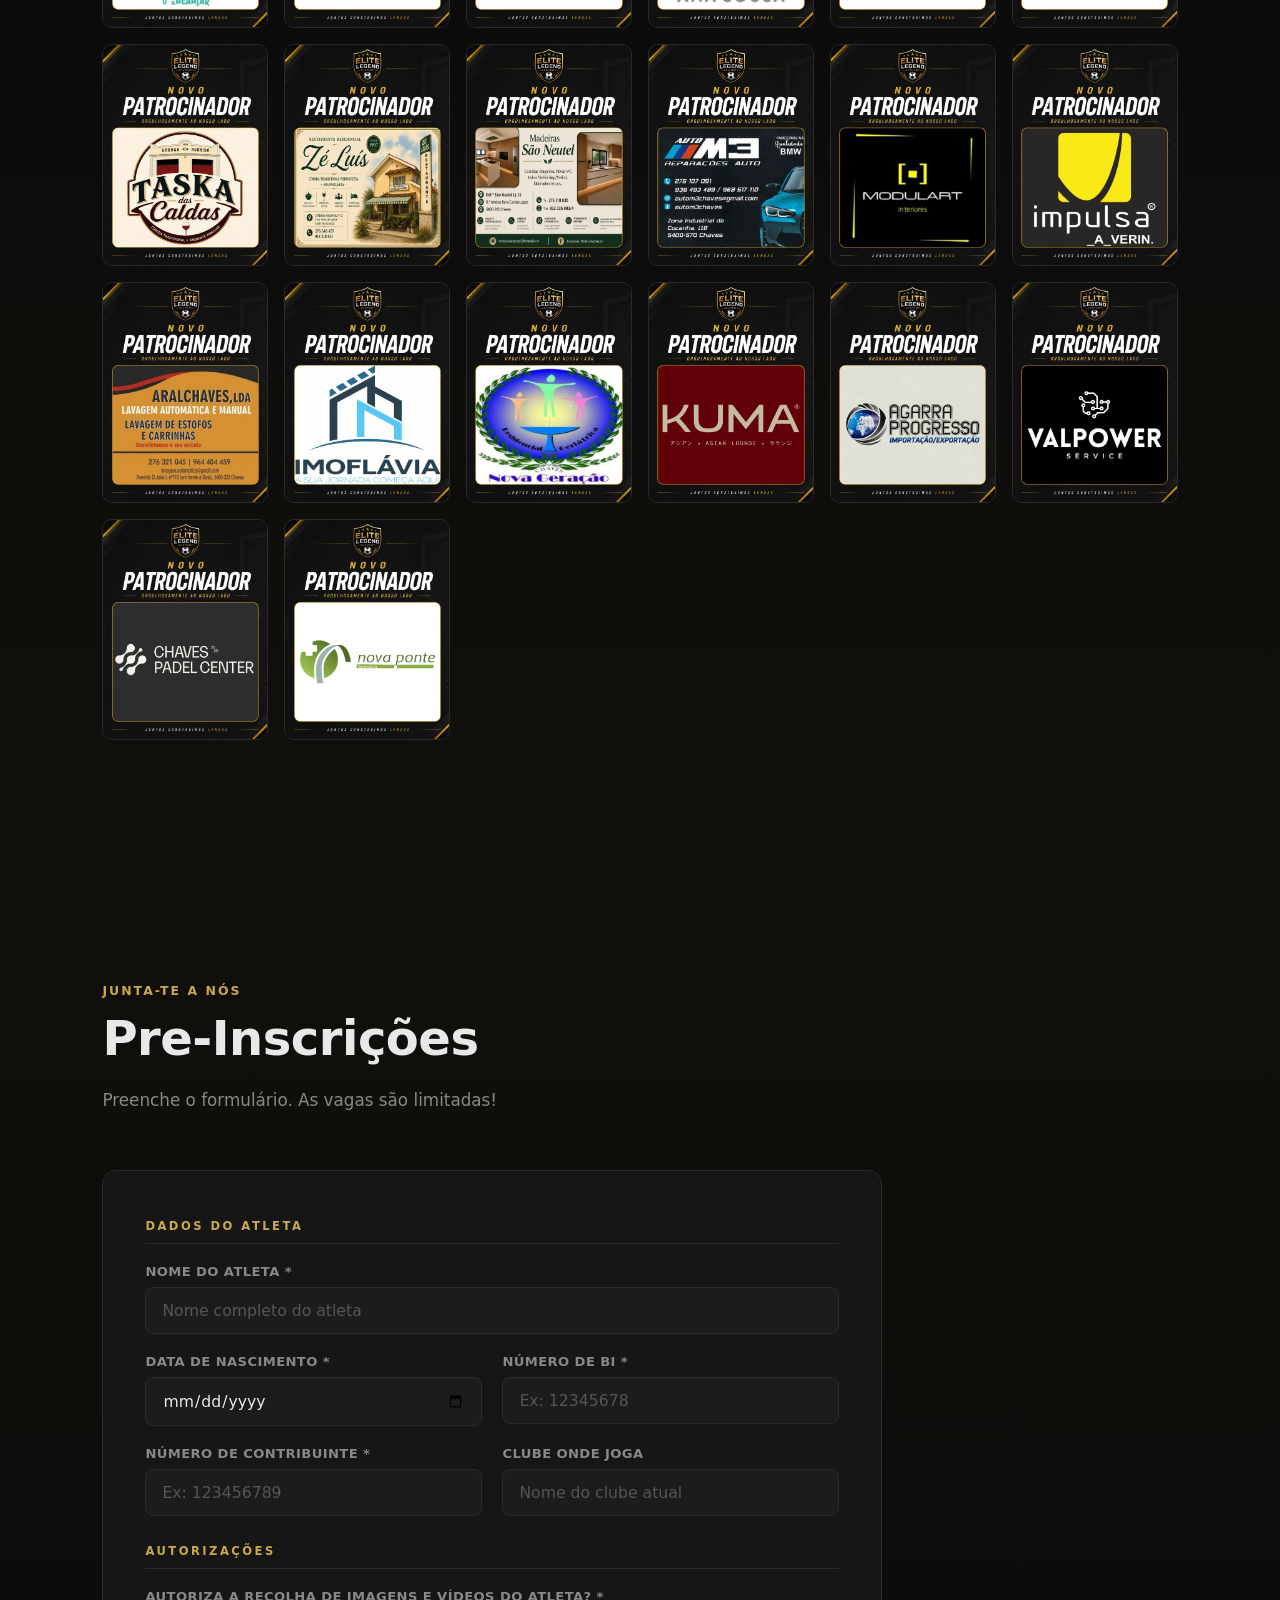
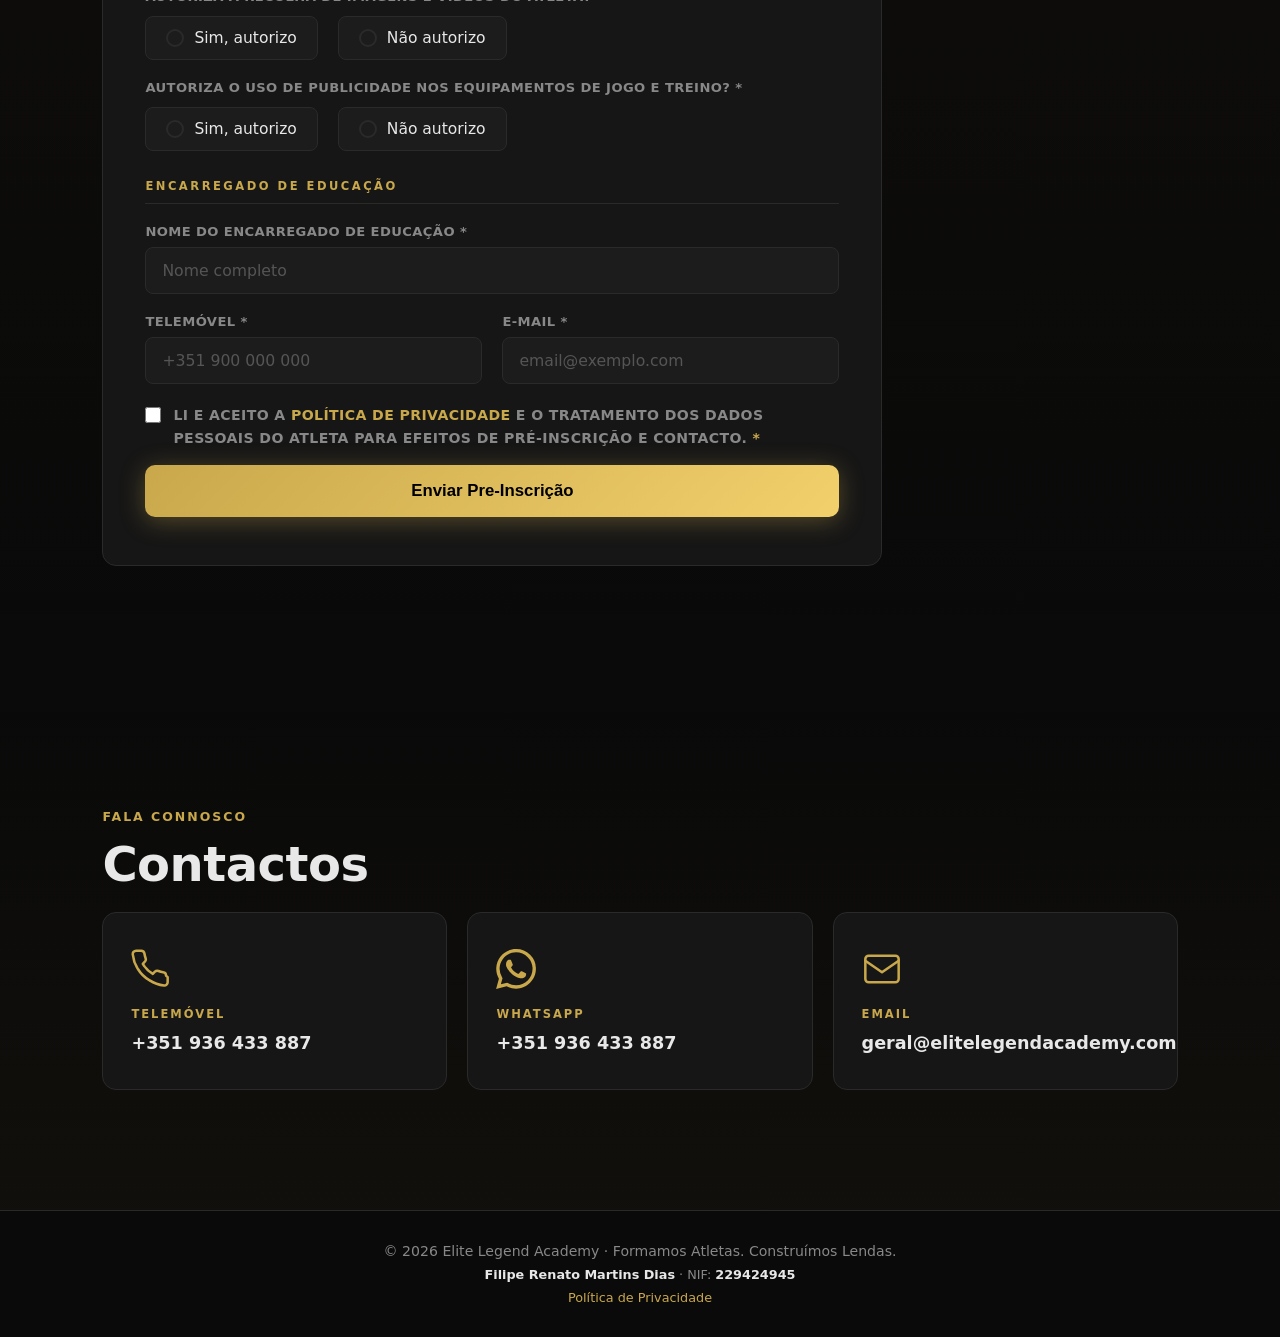
==== commit 2c0192d3: "Adiciona novidade do Torneio Taça Ética - Sub 10 Co-Authored-By: Claude Sonnet 5 <noreply@anthropic." ====
--- a/index.html
+++ b/index.html
@@ -97,6 +97,21 @@
 
       <article class="novidade-card">
         <div class="novidade-img">
+          <img src="images/torneios/Taca_etica.webp" alt="Torneio Taça Ética - Perafita, escalão Sub 10" />
+        </div>
+        <div class="novidade-body">
+          <div class="novidade-meta">
+            <span class="novidade-tag">Torneios</span>
+            <span class="novidade-date">Outubro 2026</span>
+          </div>
+          <h3 class="novidade-title">Torneio Taça Ética — Sub 10</h3>
+          <p class="novidade-text">Os nossos Sub 10 realizam no sábado, dia 03 de outubro, mais um torneio, que conta com equipas como o FC Porto, Leixões, AFS Sad, entre outras...</p>
+          <p class="novidade-text">Boa sorte campeões!</p>
+        </div>
+      </article>
+
+      <article class="novidade-card">
+        <div class="novidade-img">
           <img src="images/torneios/vsBRAGA-26.09.26.webp" alt="Resultado final: Elite Legend Academy 7-8 Sporting Clube de Braga" />
         </div>
         <div class="novidade-body">
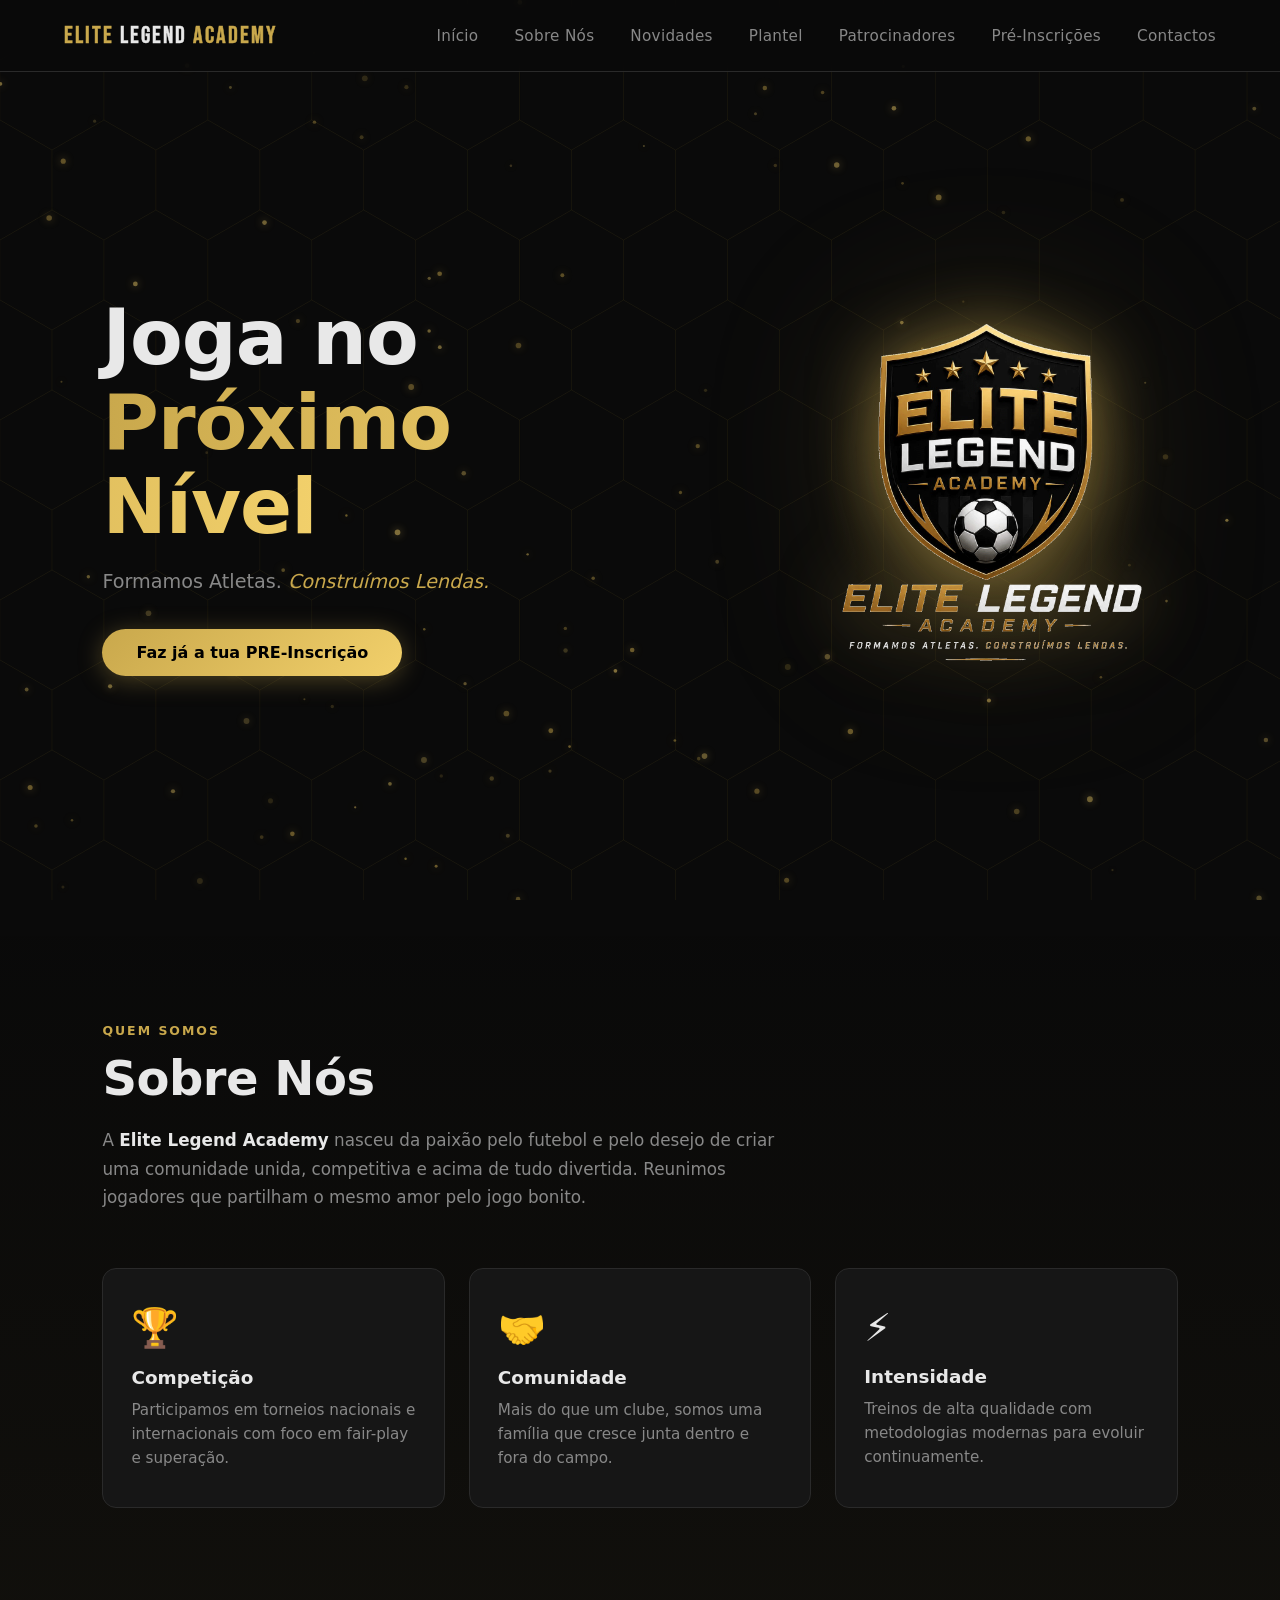
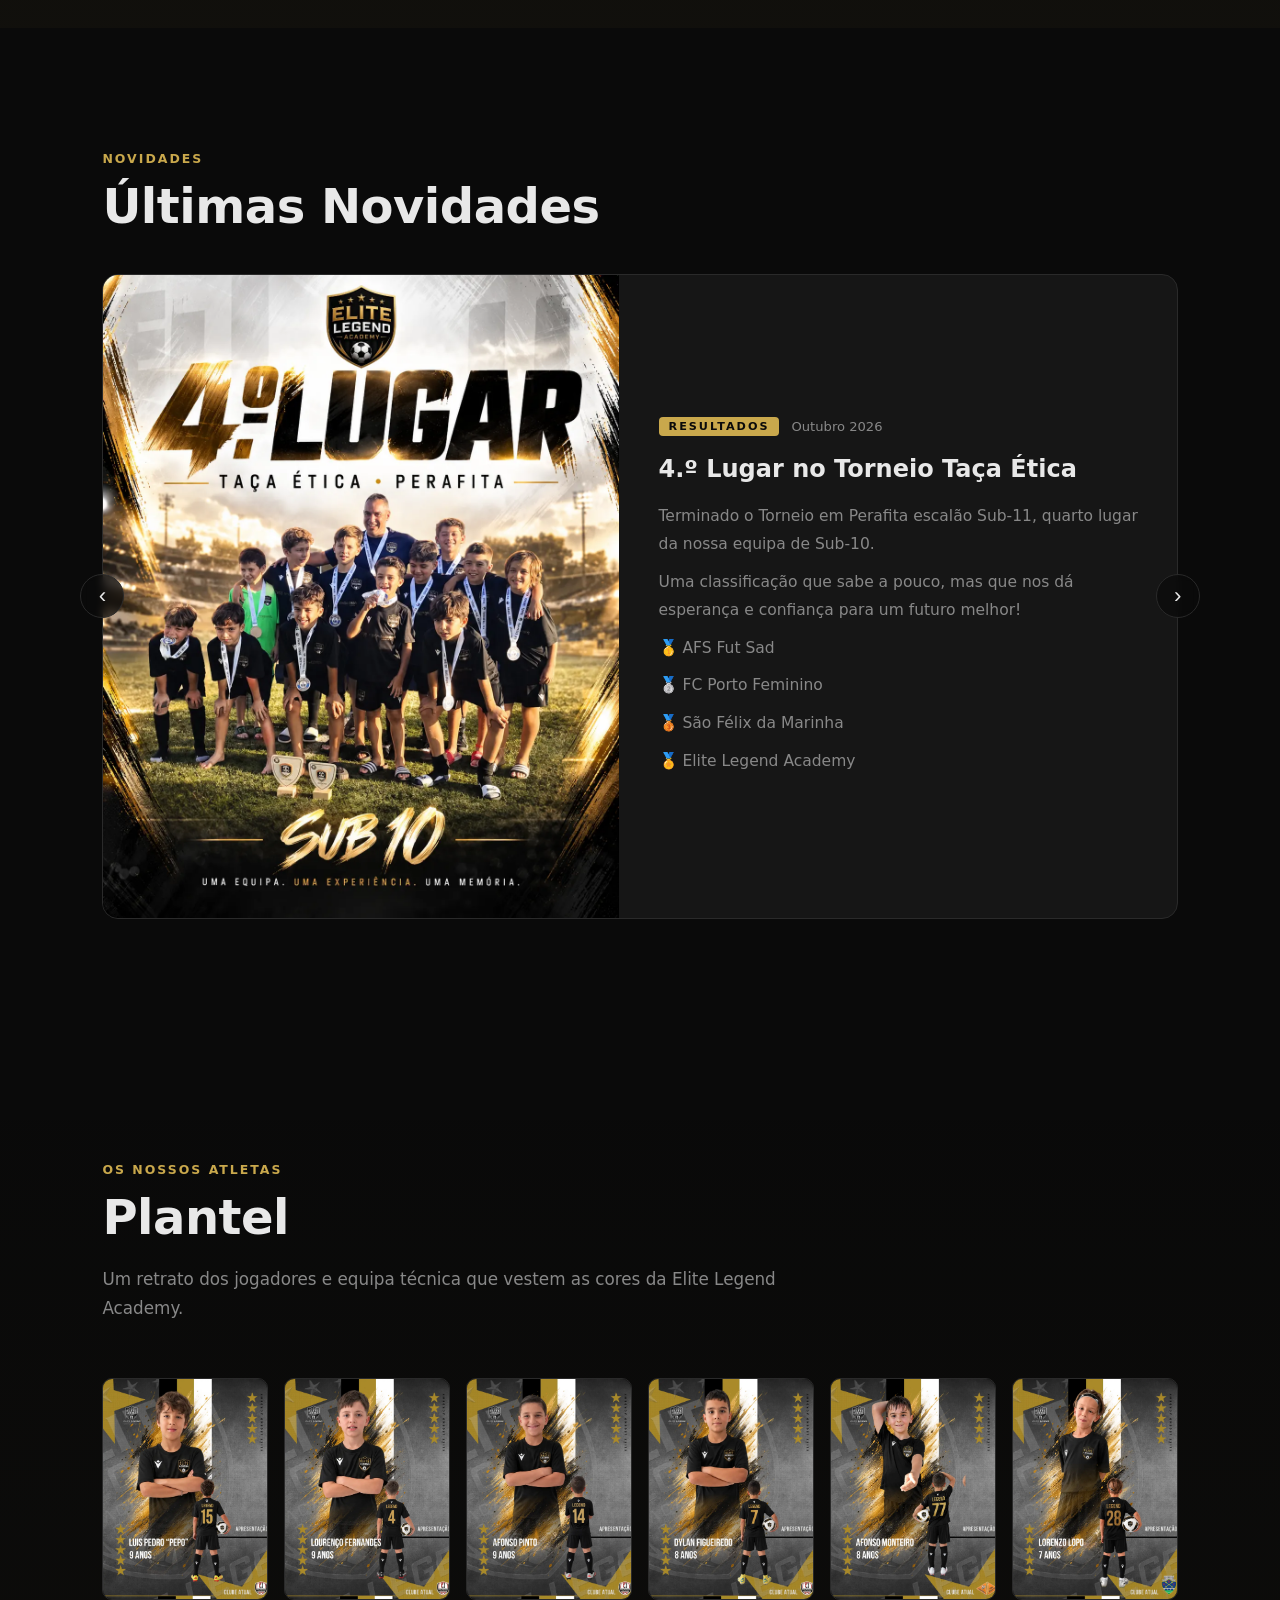
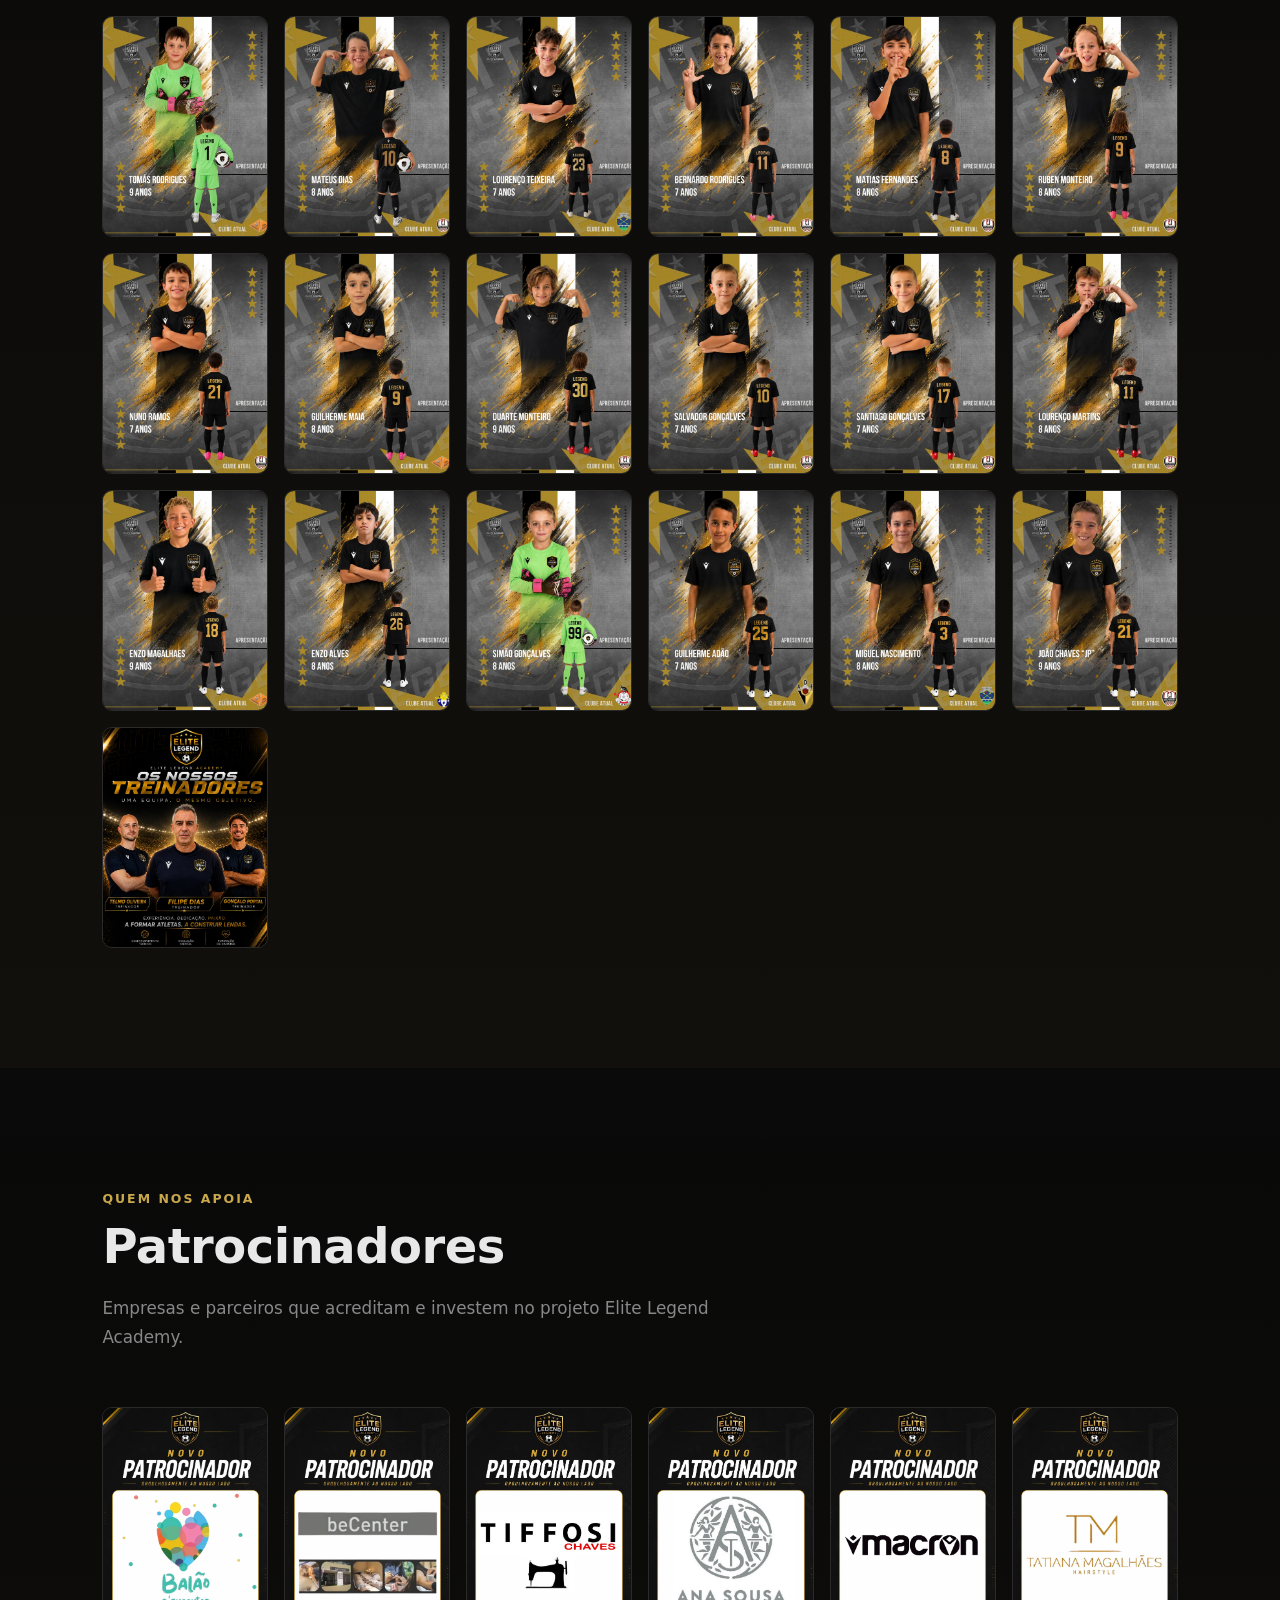
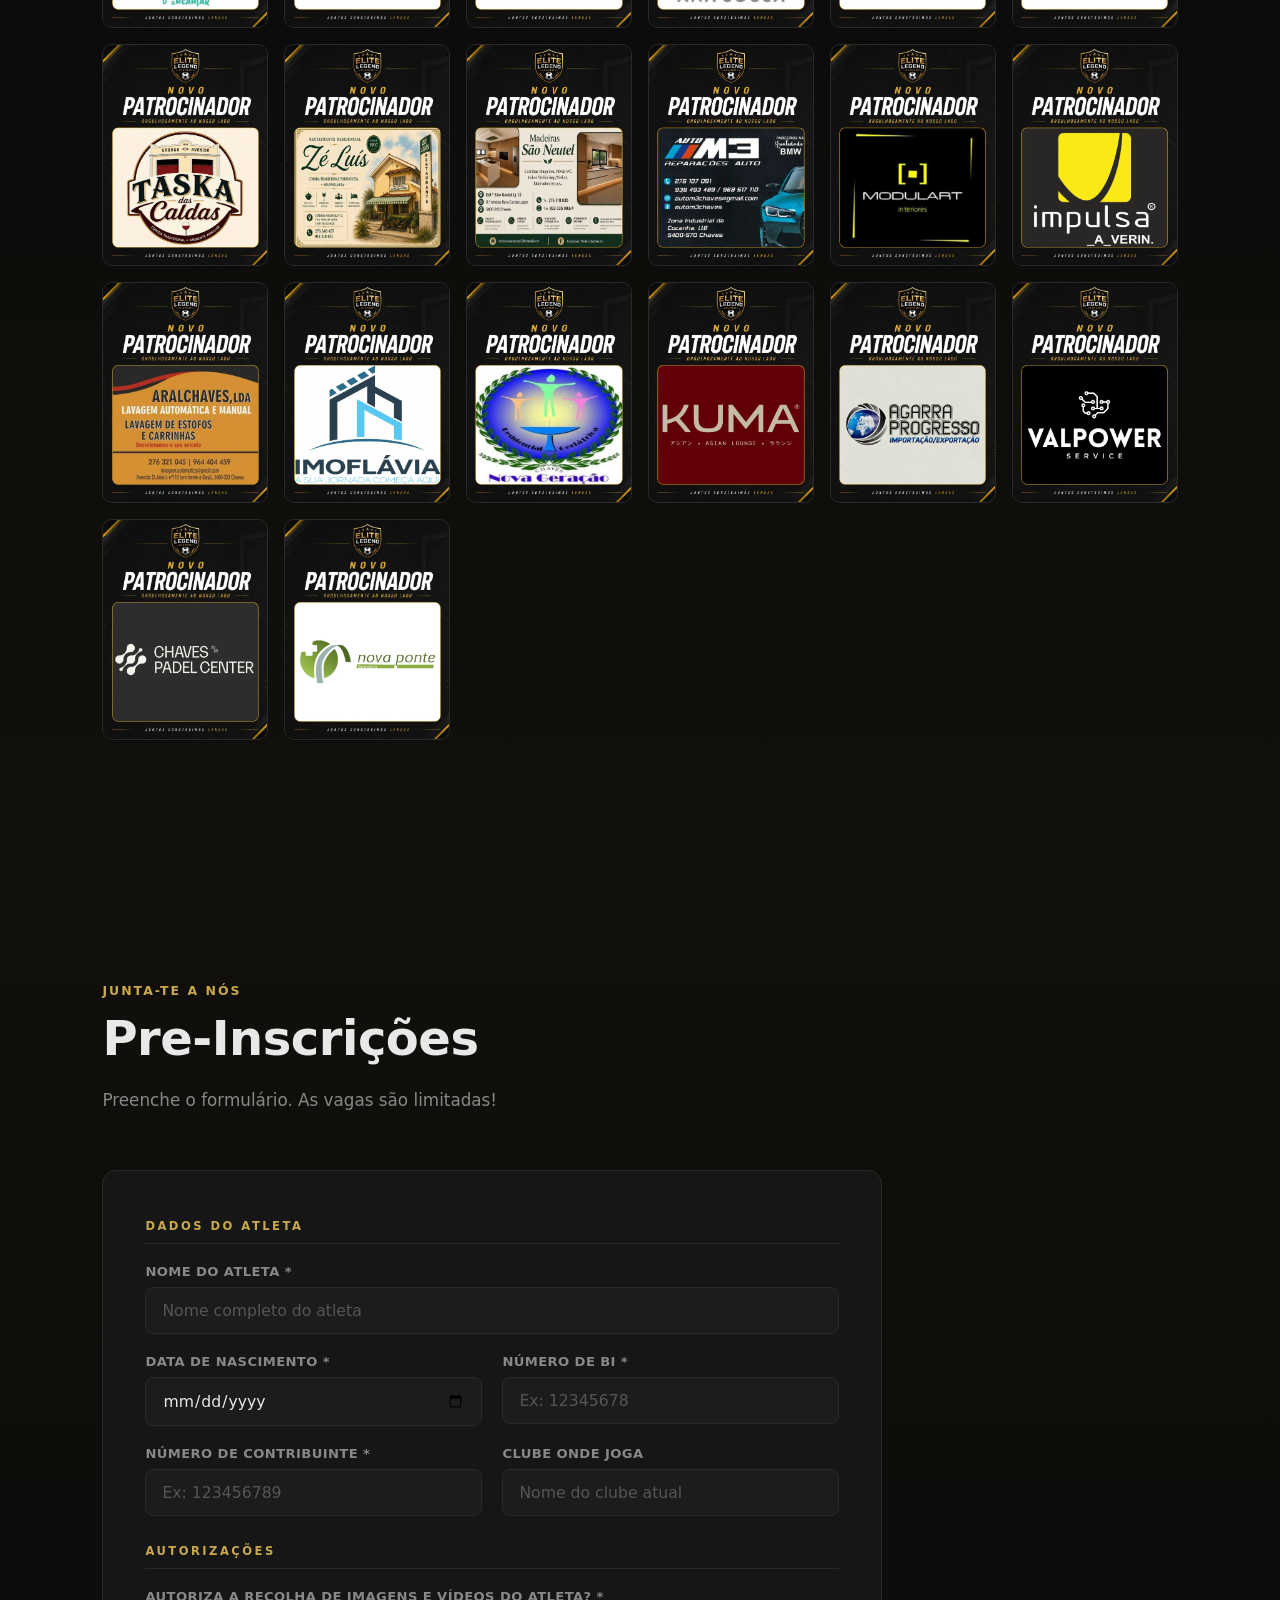
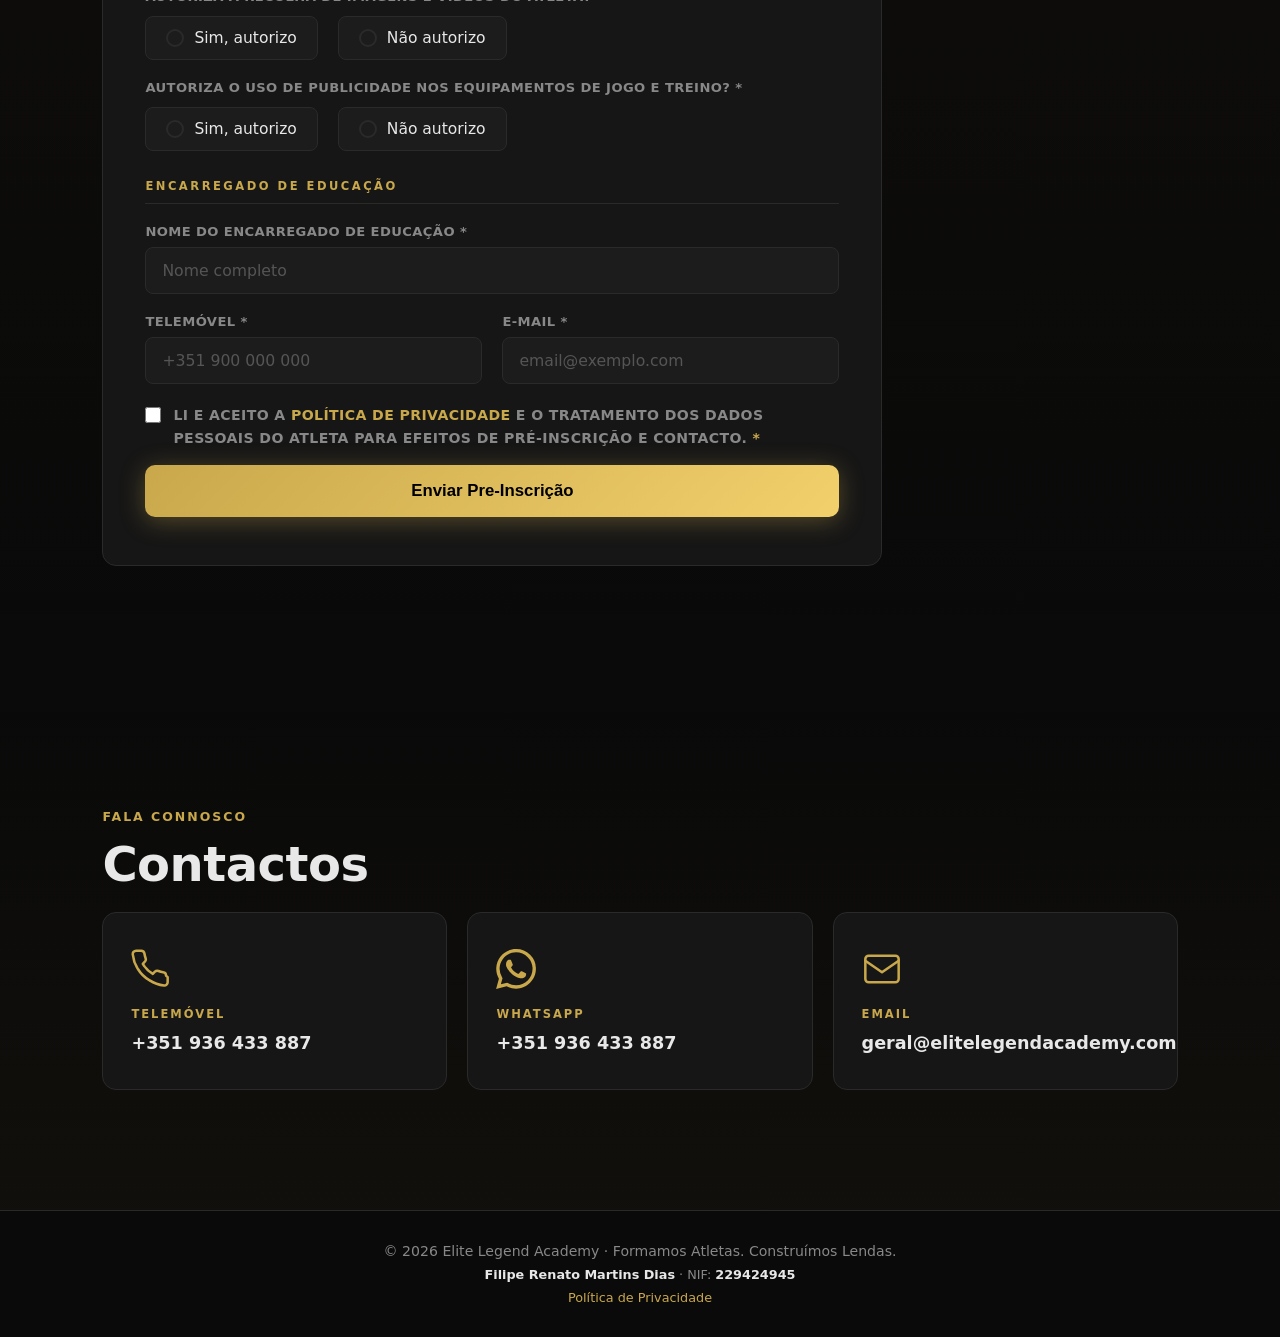
==== commit 13594328: "Adiciona novidade: resultado do Torneio Taça Ética - 4.º lugar Co-Authored-By: Claude Sonnet 5 <nore" ====
--- a/index.html
+++ b/index.html
@@ -97,6 +97,25 @@
 
       <article class="novidade-card">
         <div class="novidade-img">
+          <img src="images/torneios/taca_etica_resultado.webp" alt="Resultado do Torneio Taça Ética - Perafita, escalão Sub 10" />
+        </div>
+        <div class="novidade-body">
+          <div class="novidade-meta">
+            <span class="novidade-tag">Resultados</span>
+            <span class="novidade-date">Outubro 2026</span>
+          </div>
+          <h3 class="novidade-title">4.º Lugar no Torneio Taça Ética</h3>
+          <p class="novidade-text">Terminado o Torneio em Perafita escalão Sub-11, quarto lugar da nossa equipa de Sub-10.</p>
+          <p class="novidade-text">Uma classificação que sabe a pouco, mas que nos dá esperança e confiança para um futuro melhor!</p>
+          <p class="novidade-text">🥇 AFS Fut Sad</p>
+          <p class="novidade-text">🥈 FC Porto Feminino</p>
+          <p class="novidade-text">🥉 São Félix da Marinha</p>
+          <p class="novidade-text">🏅 Elite Legend Academy</p>
+        </div>
+      </article>
+
+      <article class="novidade-card">
+        <div class="novidade-img">
           <img src="images/torneios/Taca_etica.webp" alt="Torneio Taça Ética - Perafita, escalão Sub 10" />
         </div>
         <div class="novidade-body">
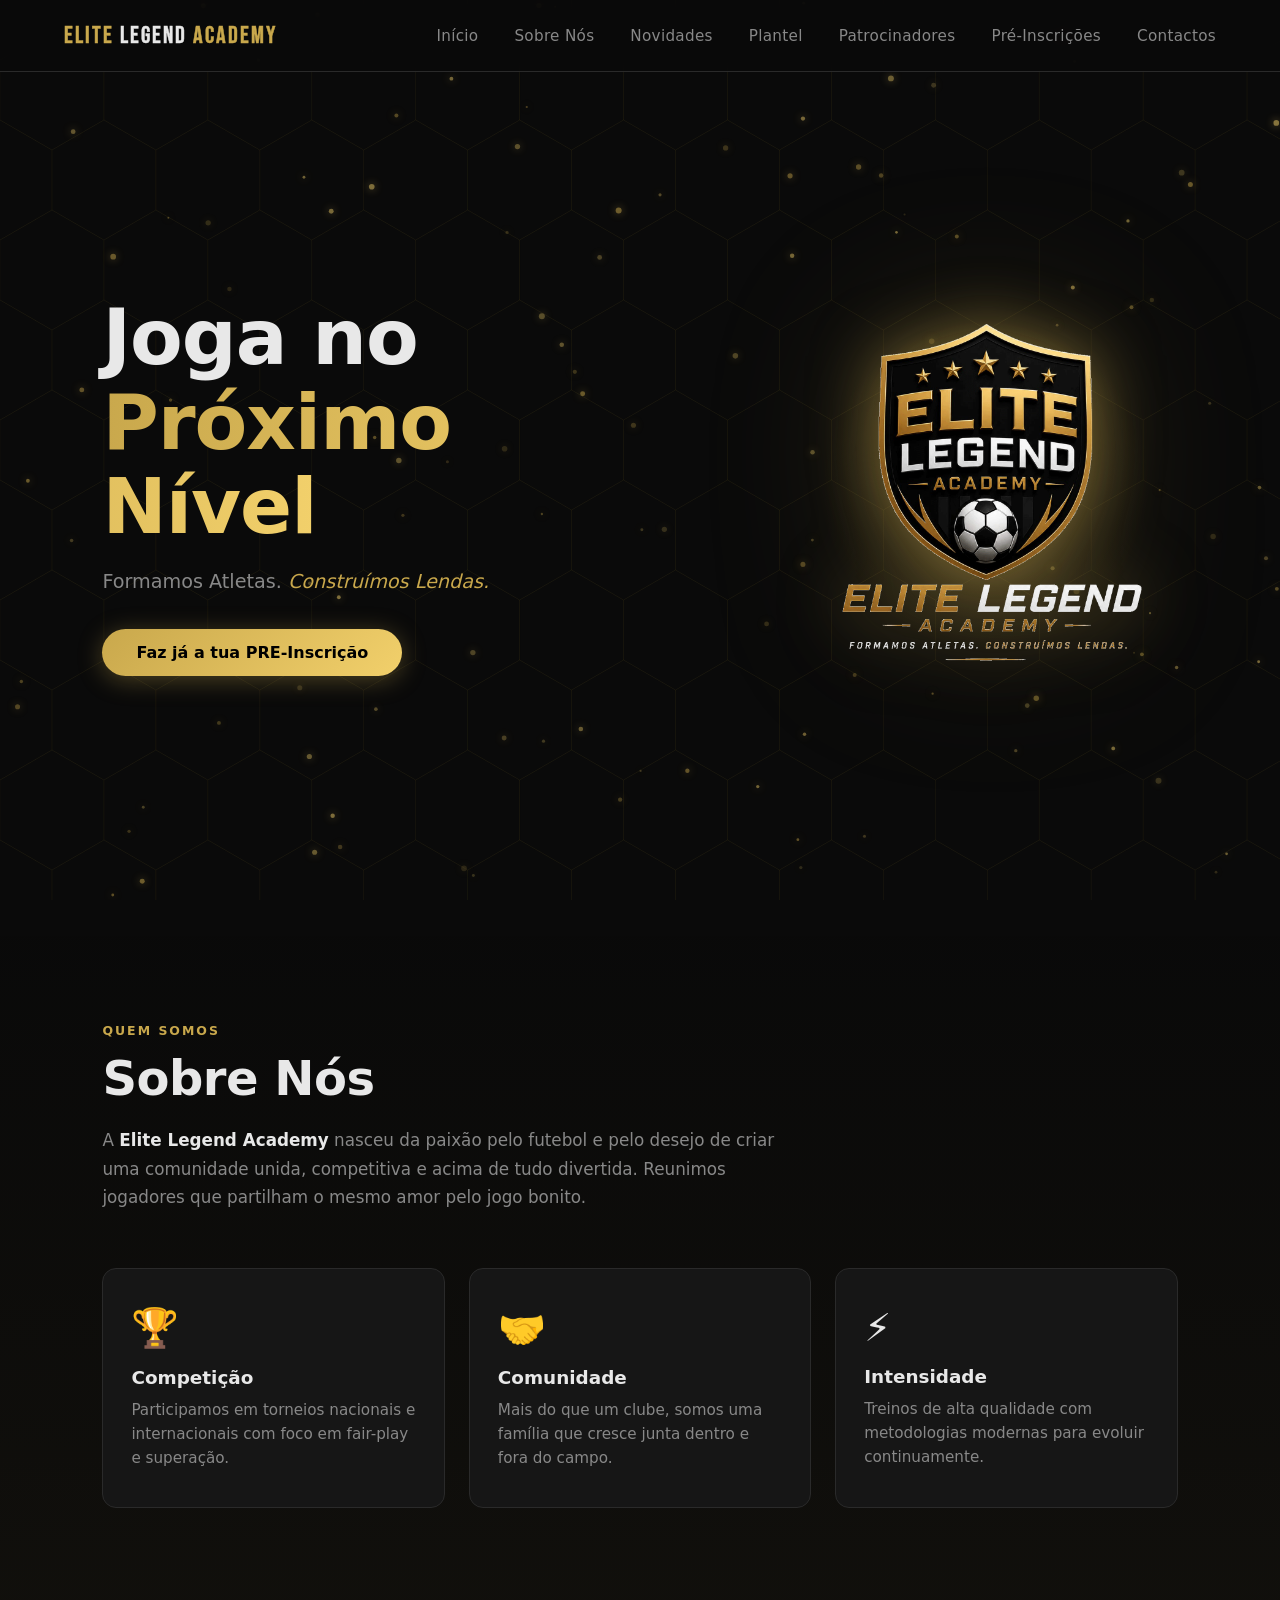
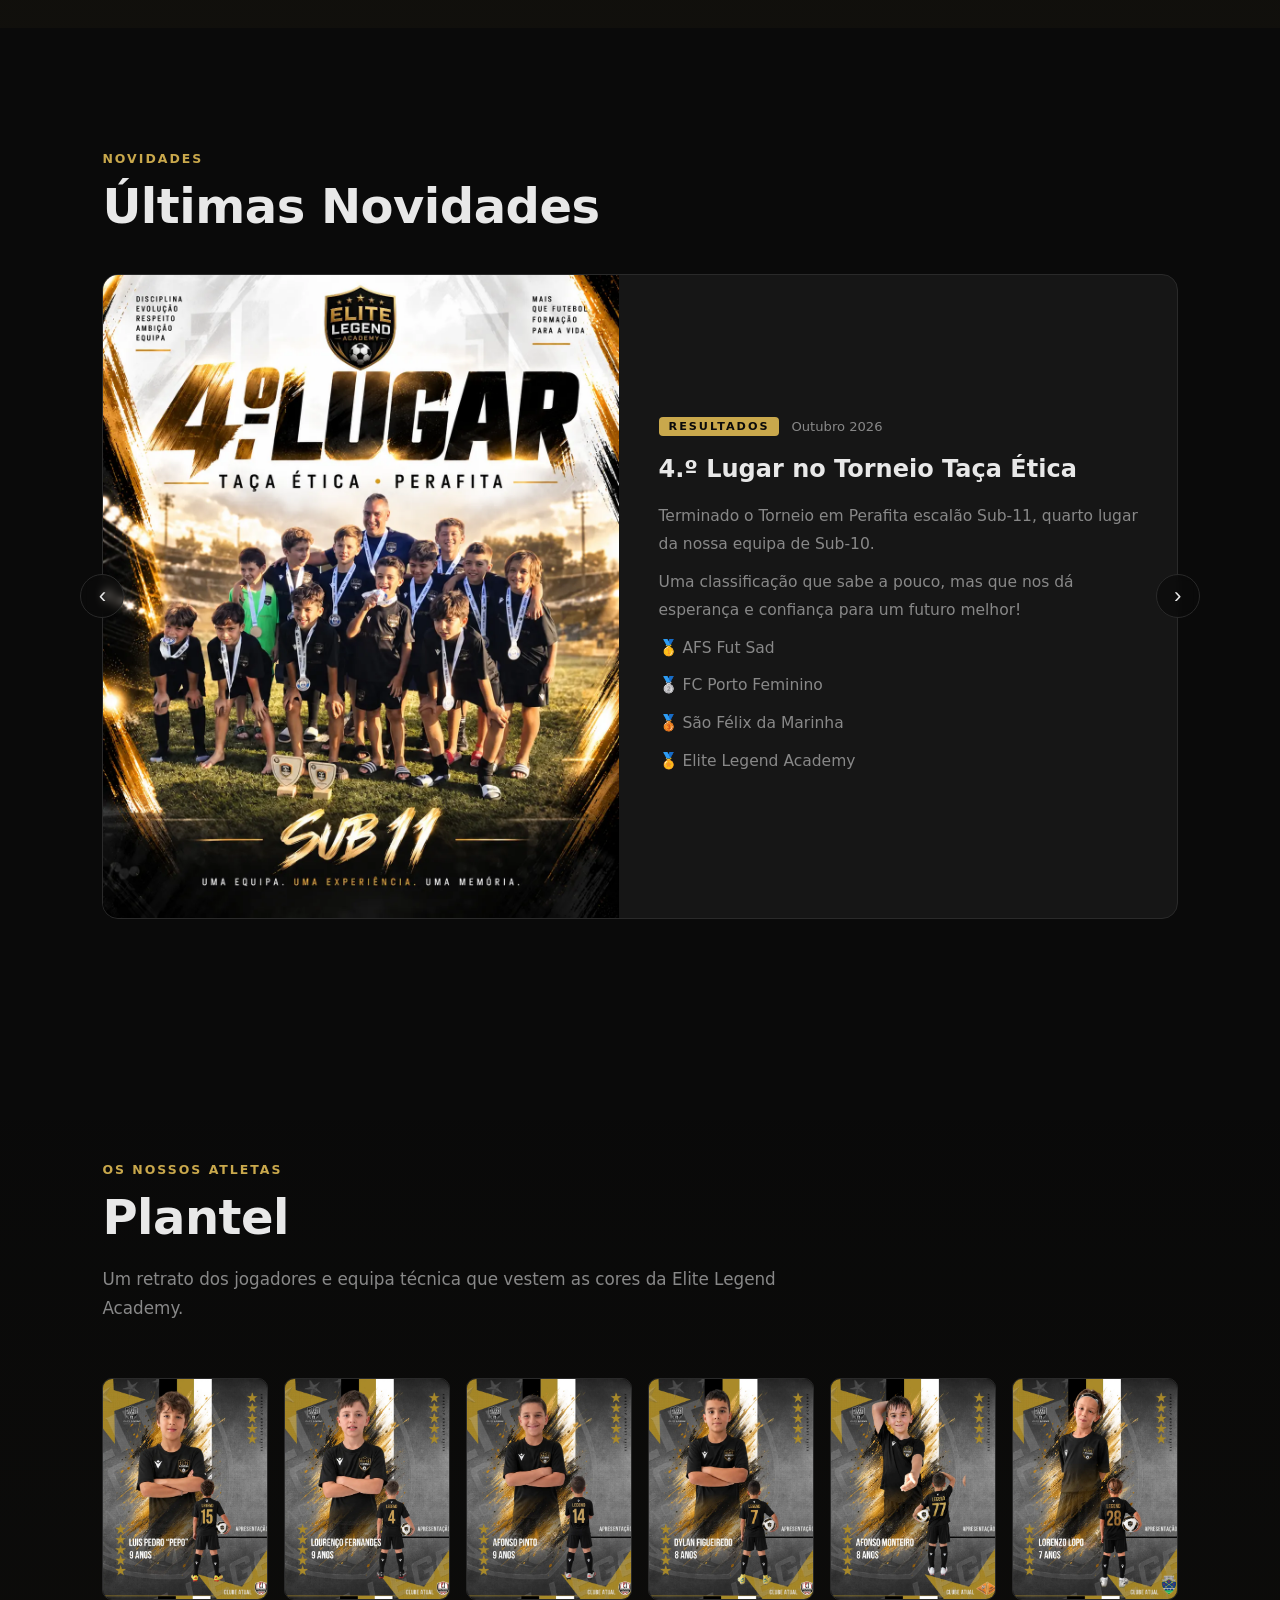
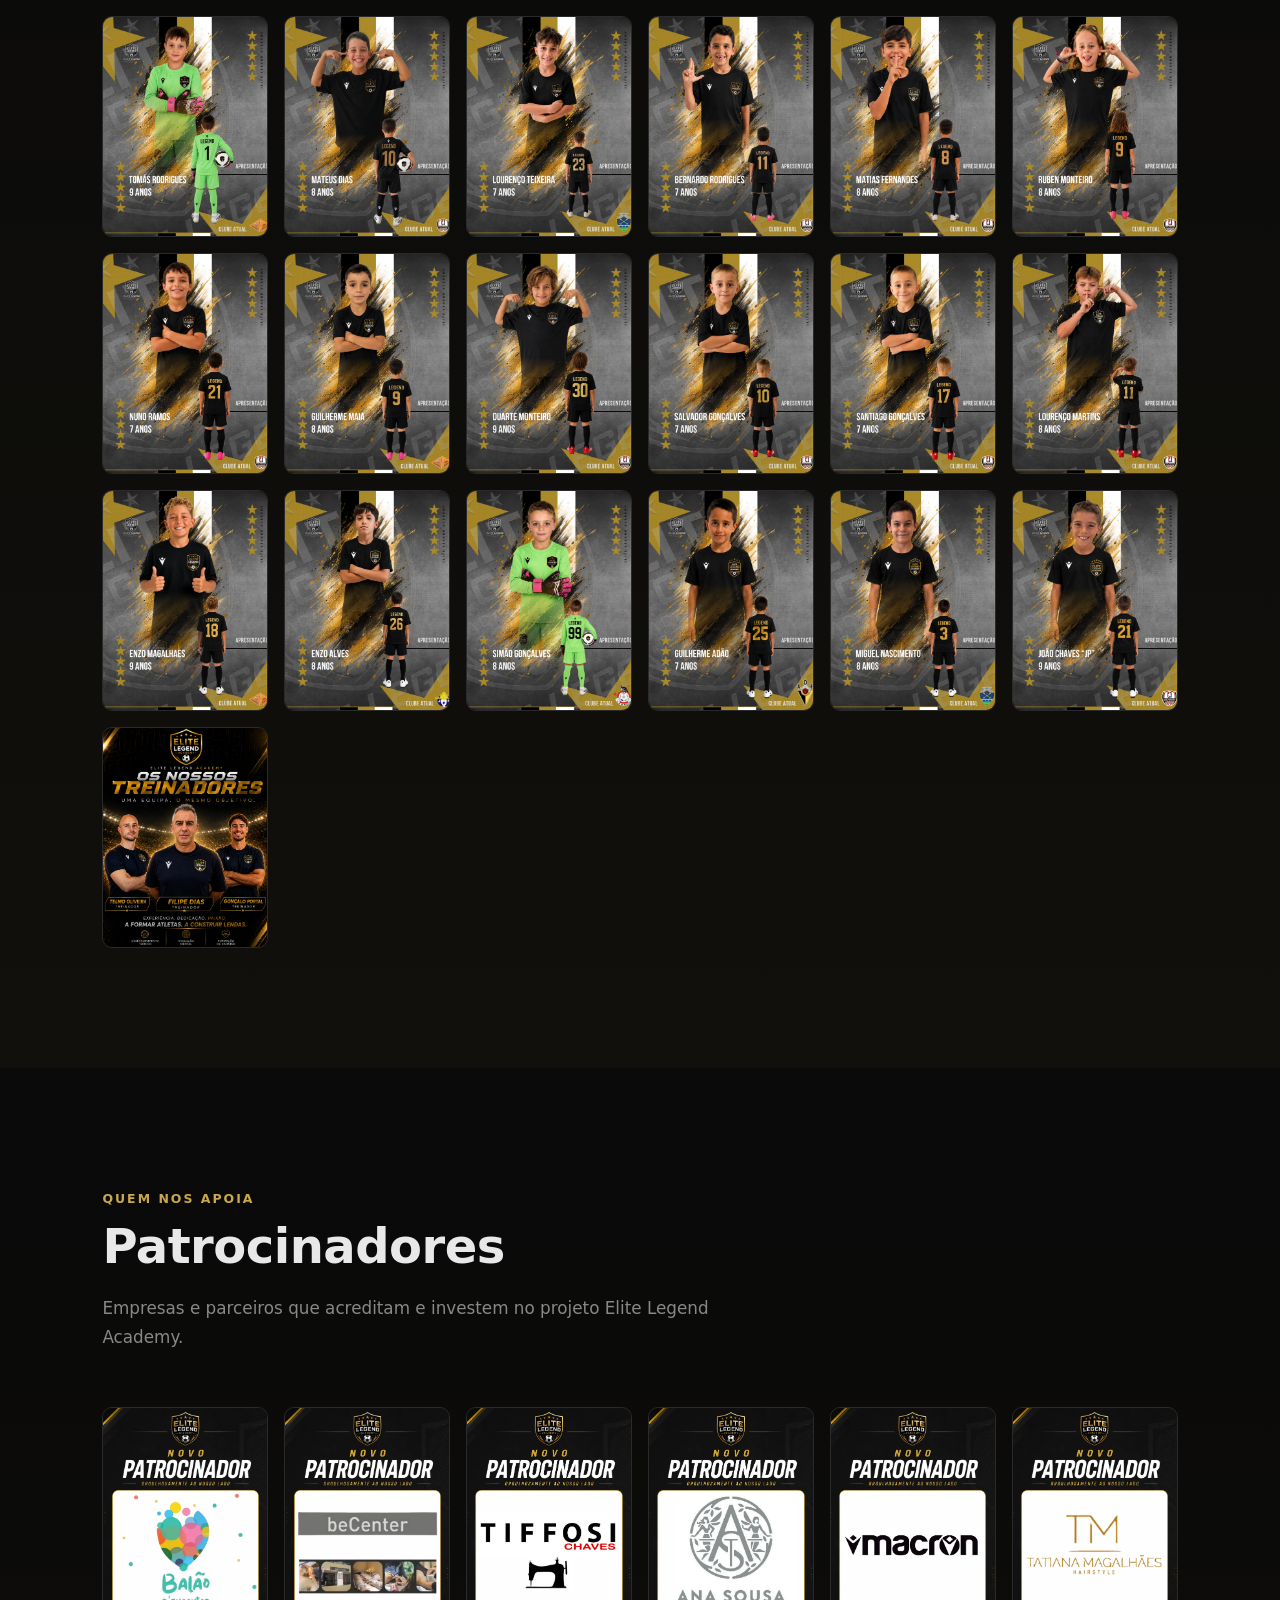
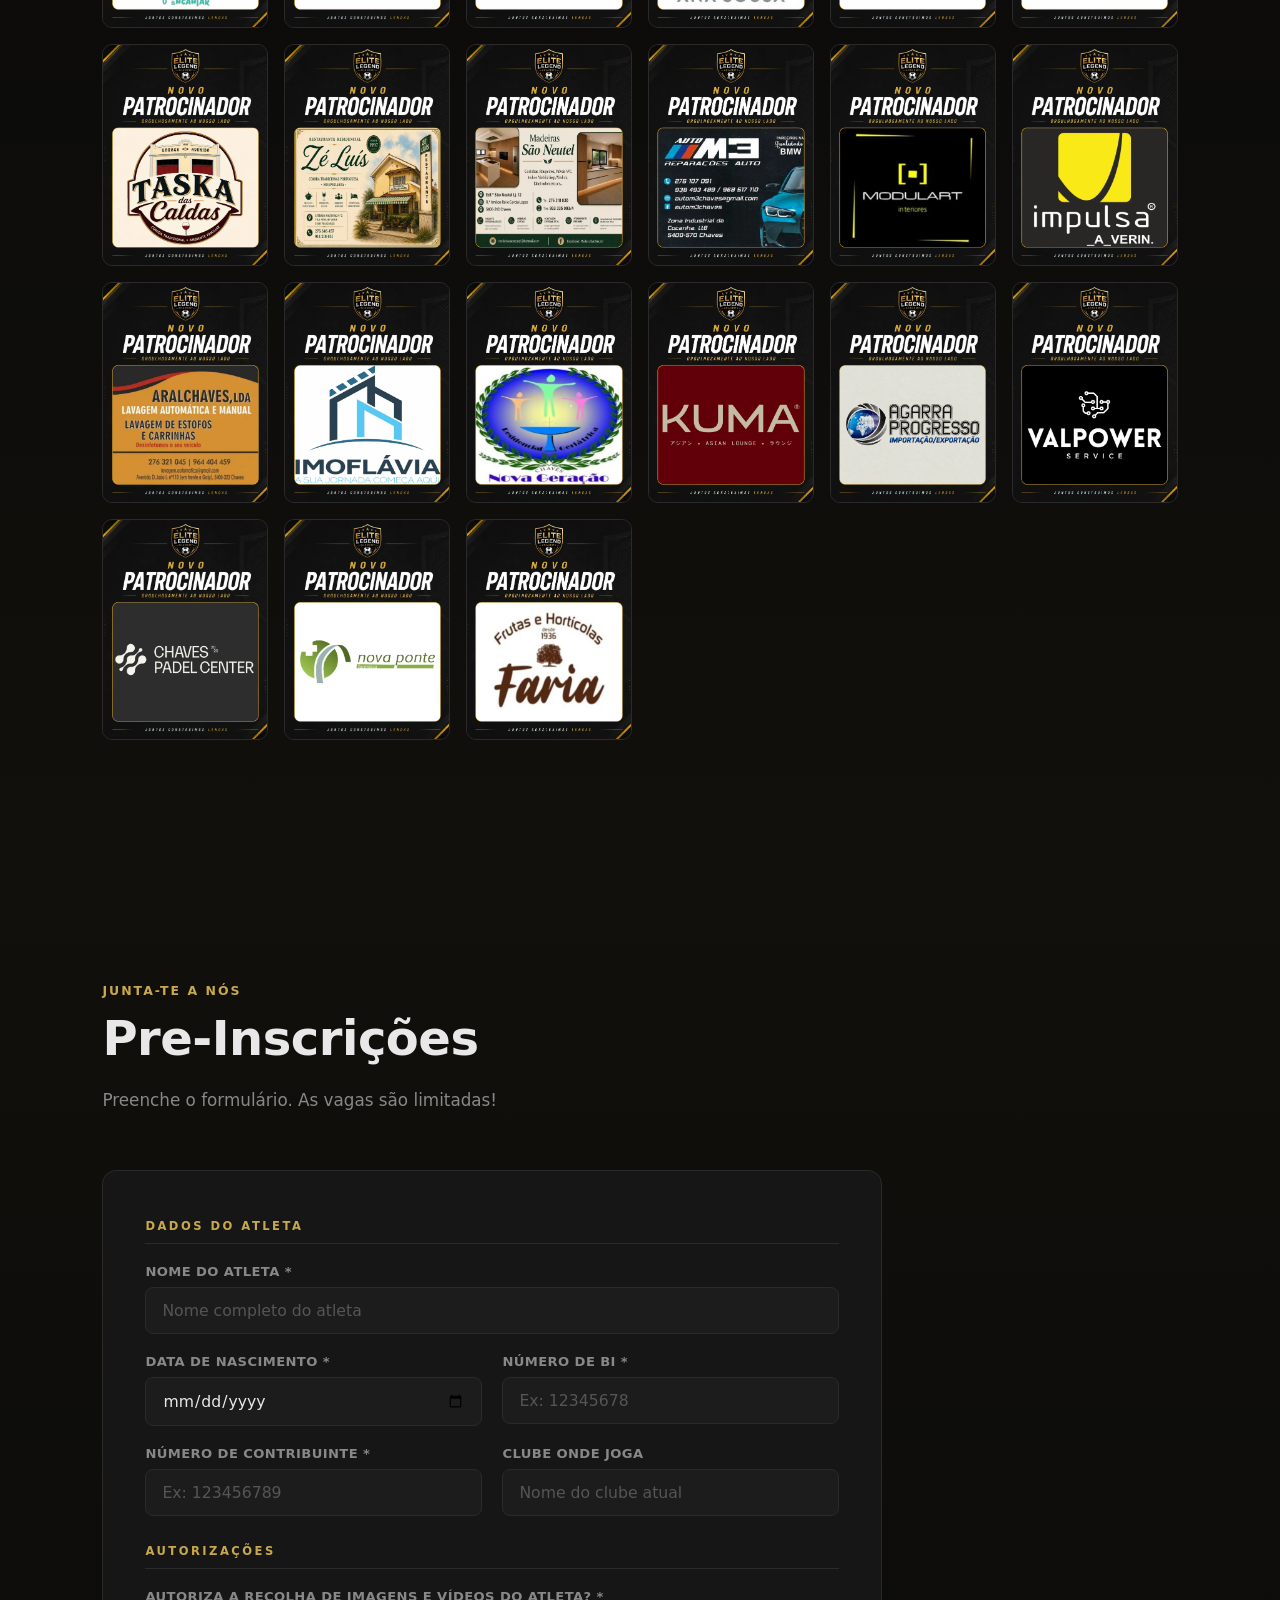
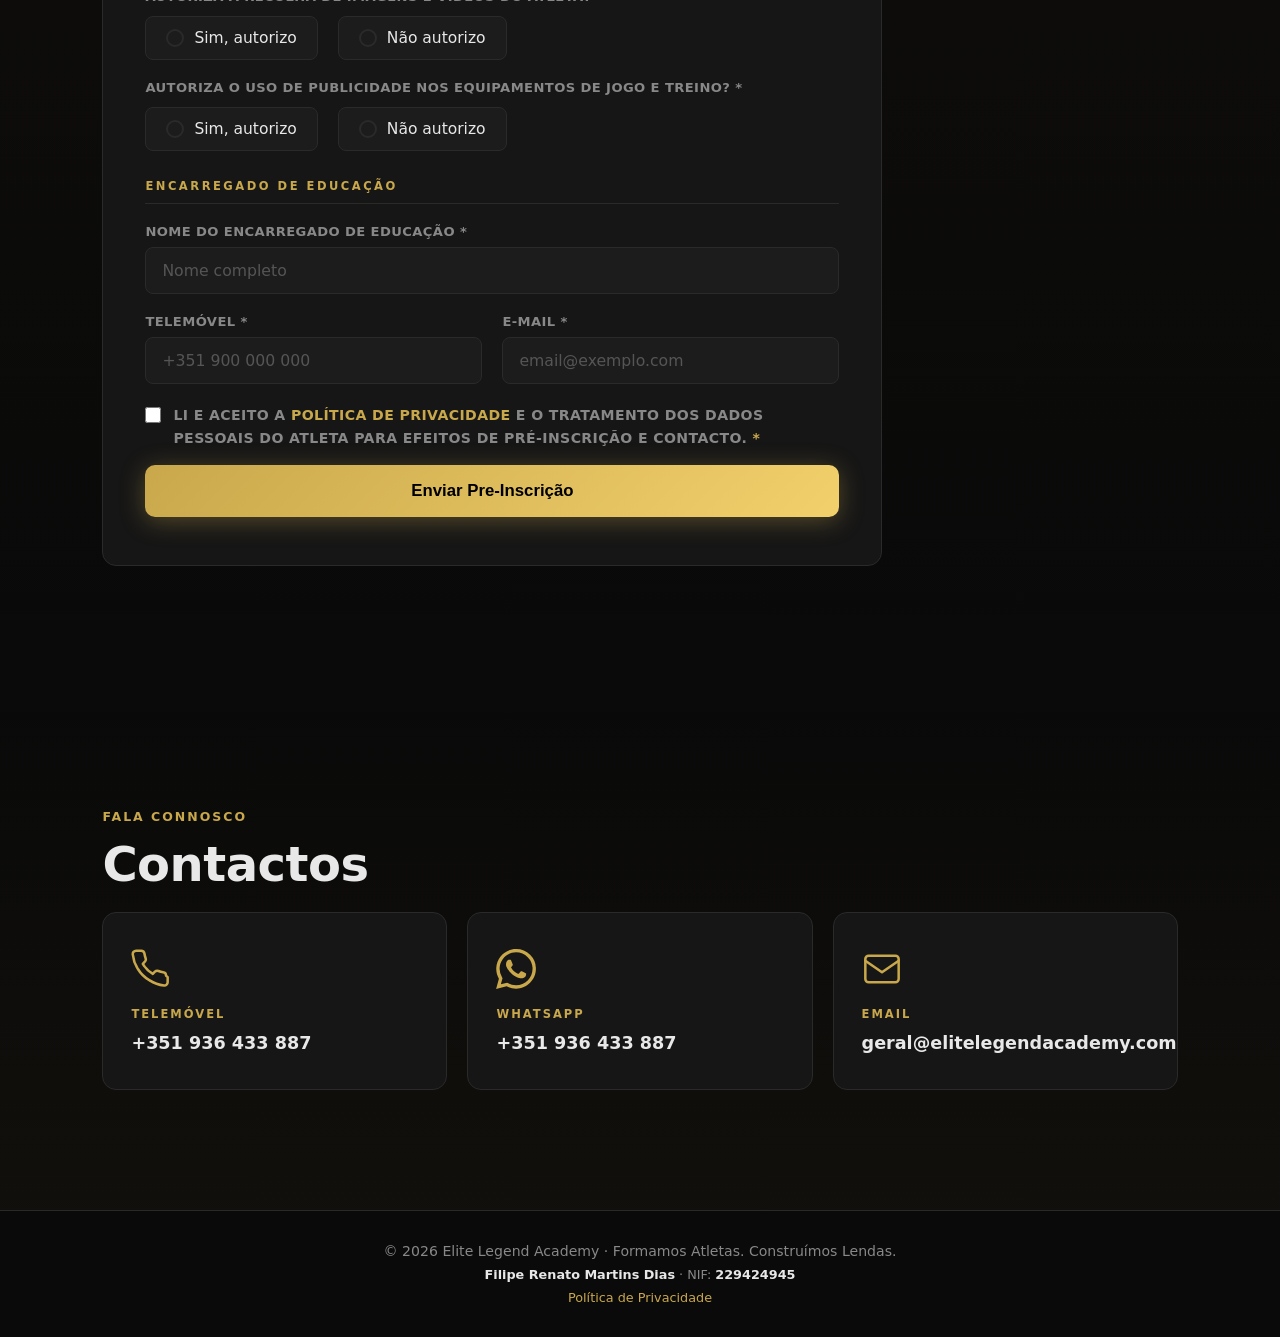
==== commit 9a446b8e: "Atualiza imagem da novidade do resultado da Taça Ética Co-Authored-By: Claude Sonnet 5 <noreply@anth" ====
--- a/index.html
+++ b/index.html
@@ -97,7 +97,7 @@
 
       <article class="novidade-card">
         <div class="novidade-img">
-          <img src="images/torneios/taca_etica_resultado.webp" alt="Resultado do Torneio Taça Ética - Perafita, escalão Sub 10" />
+          <img src="images/torneios/taca_etica_resultado1.webp" alt="Resultado do Torneio Taça Ética - Perafita, escalão Sub 10" />
         </div>
         <div class="novidade-body">
           <div class="novidade-meta">
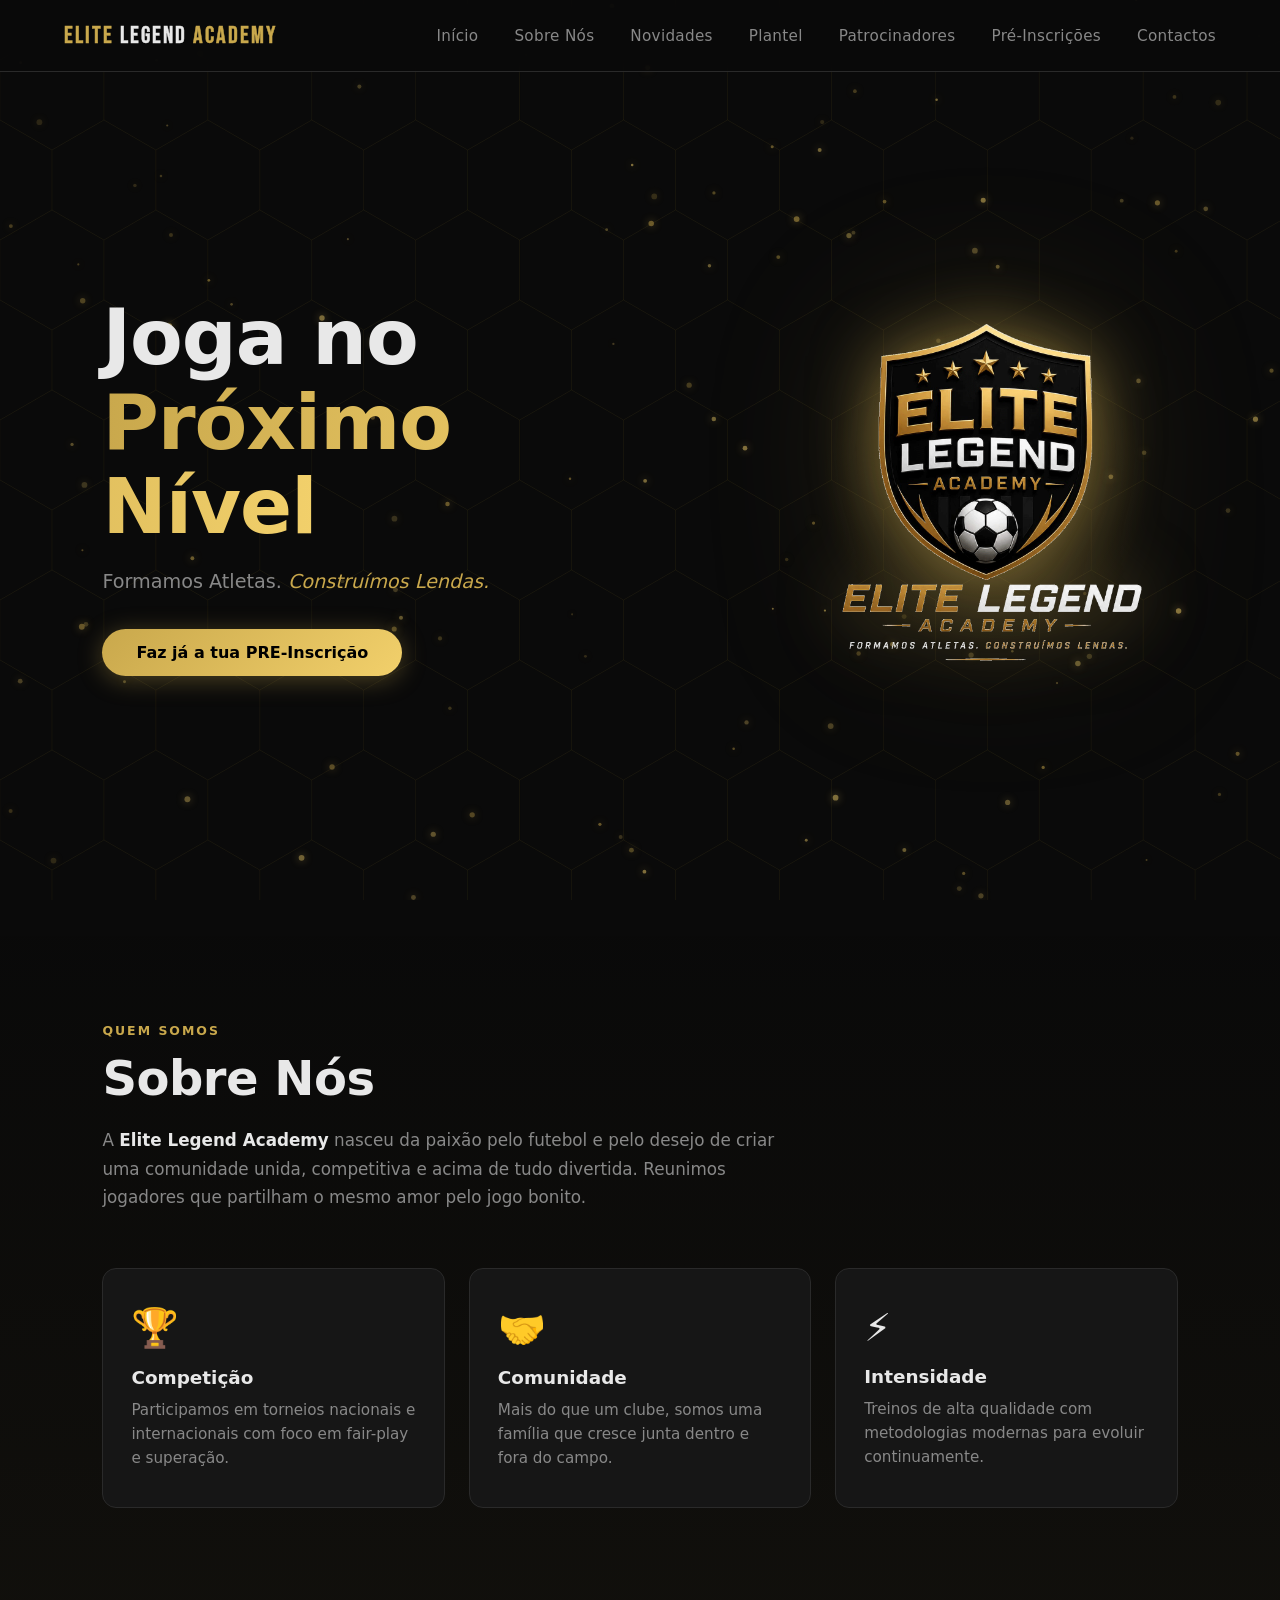
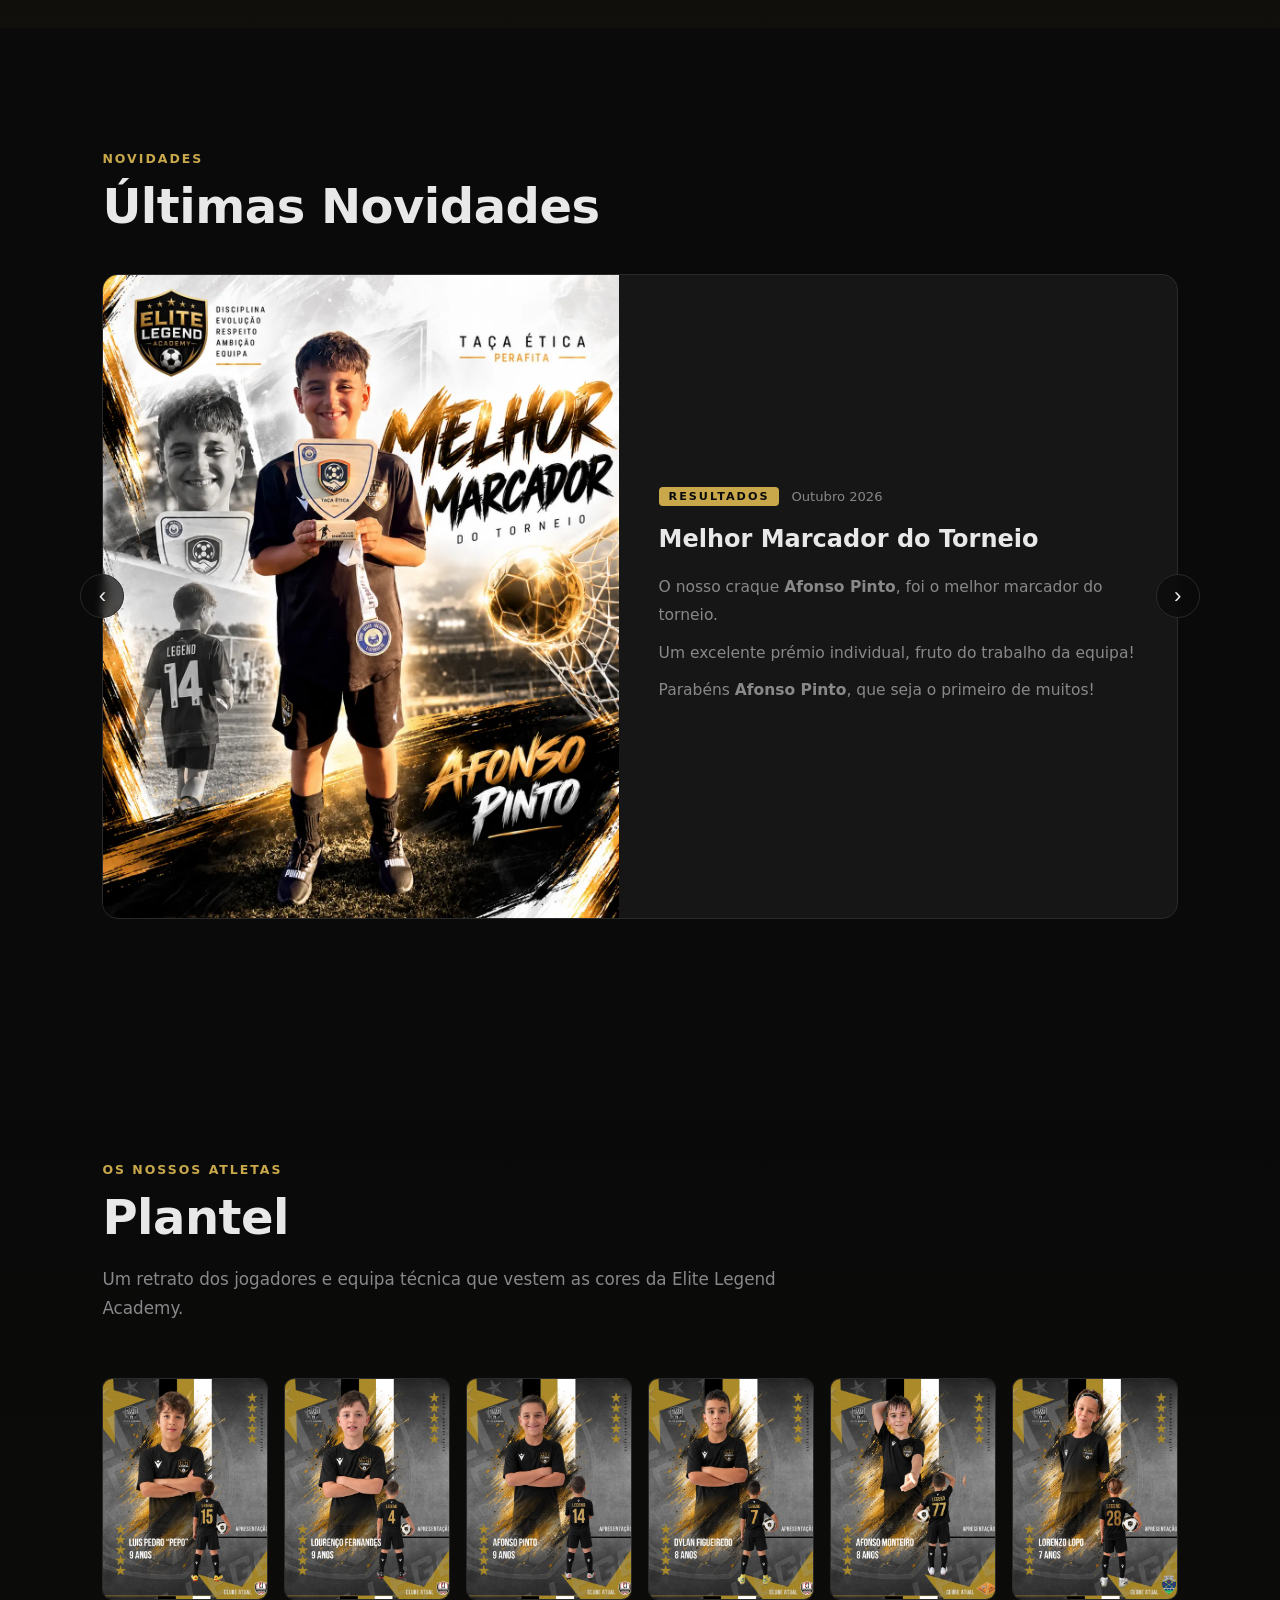
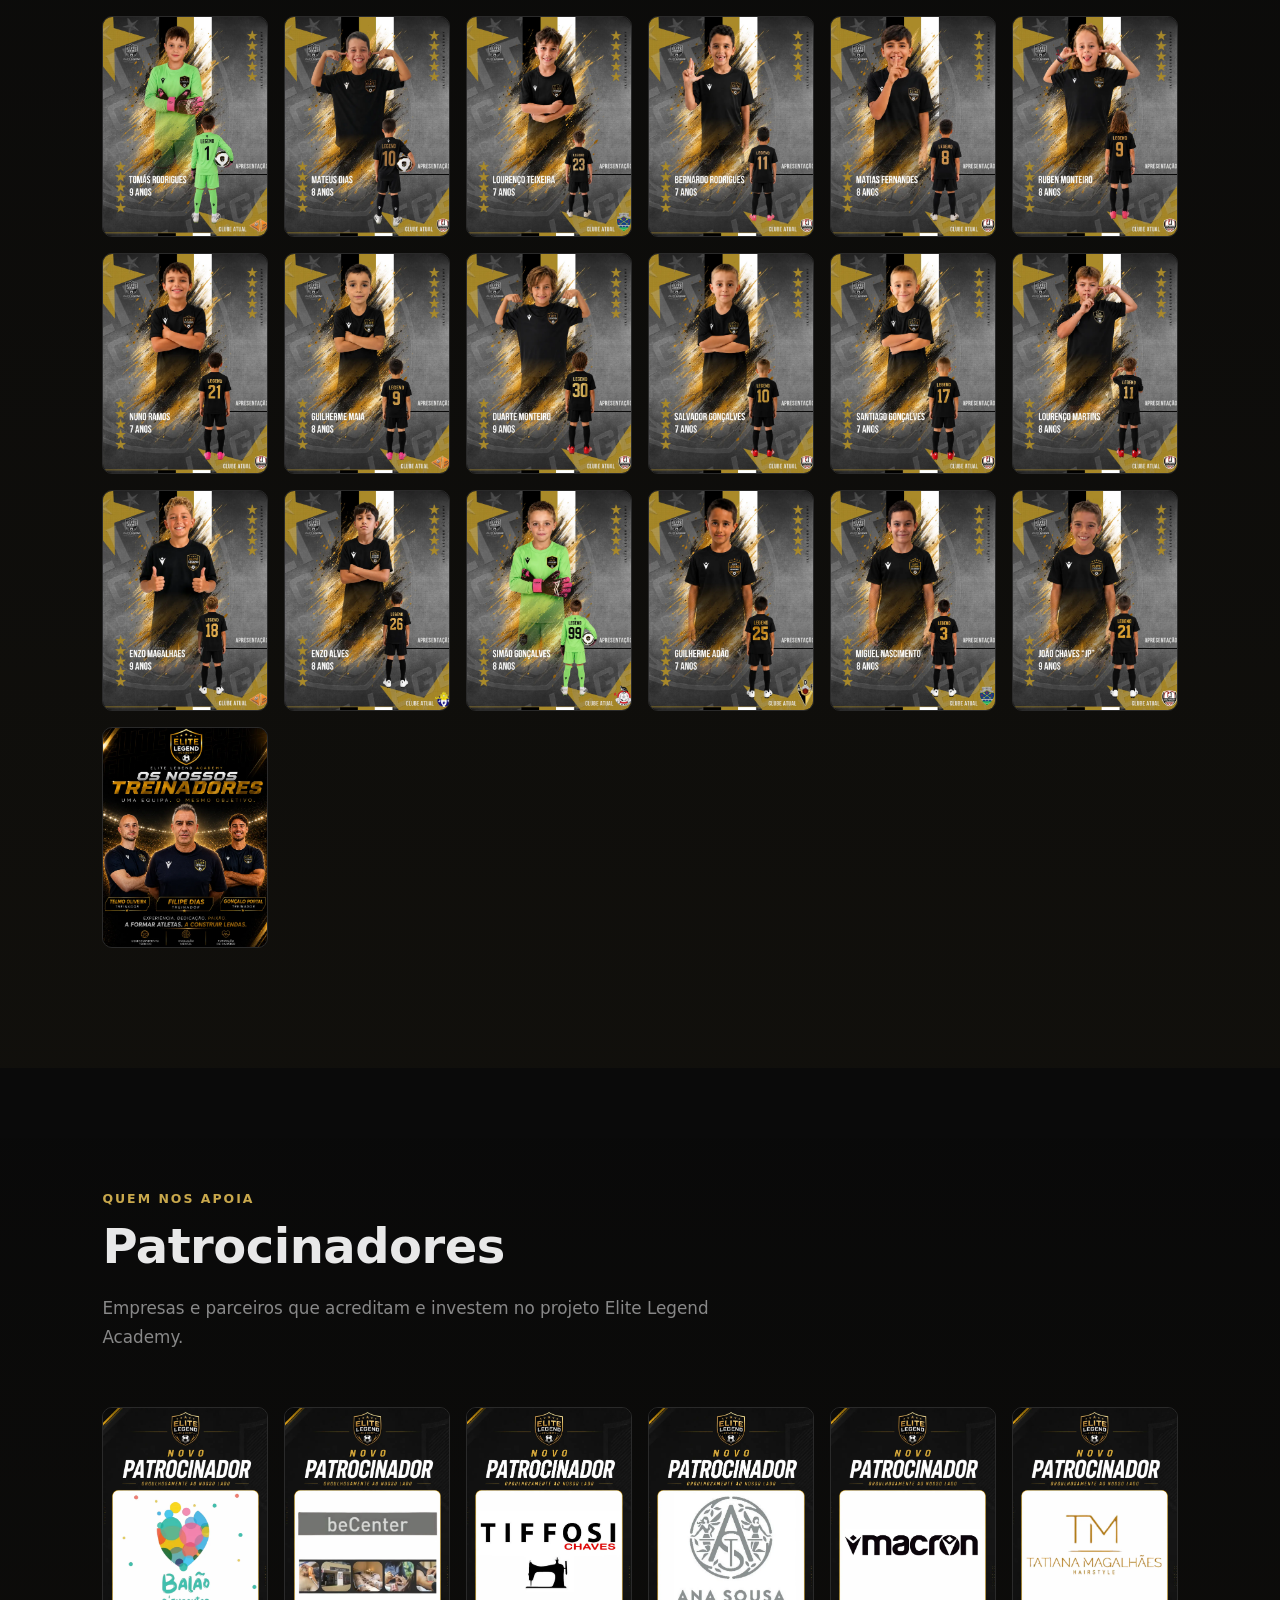
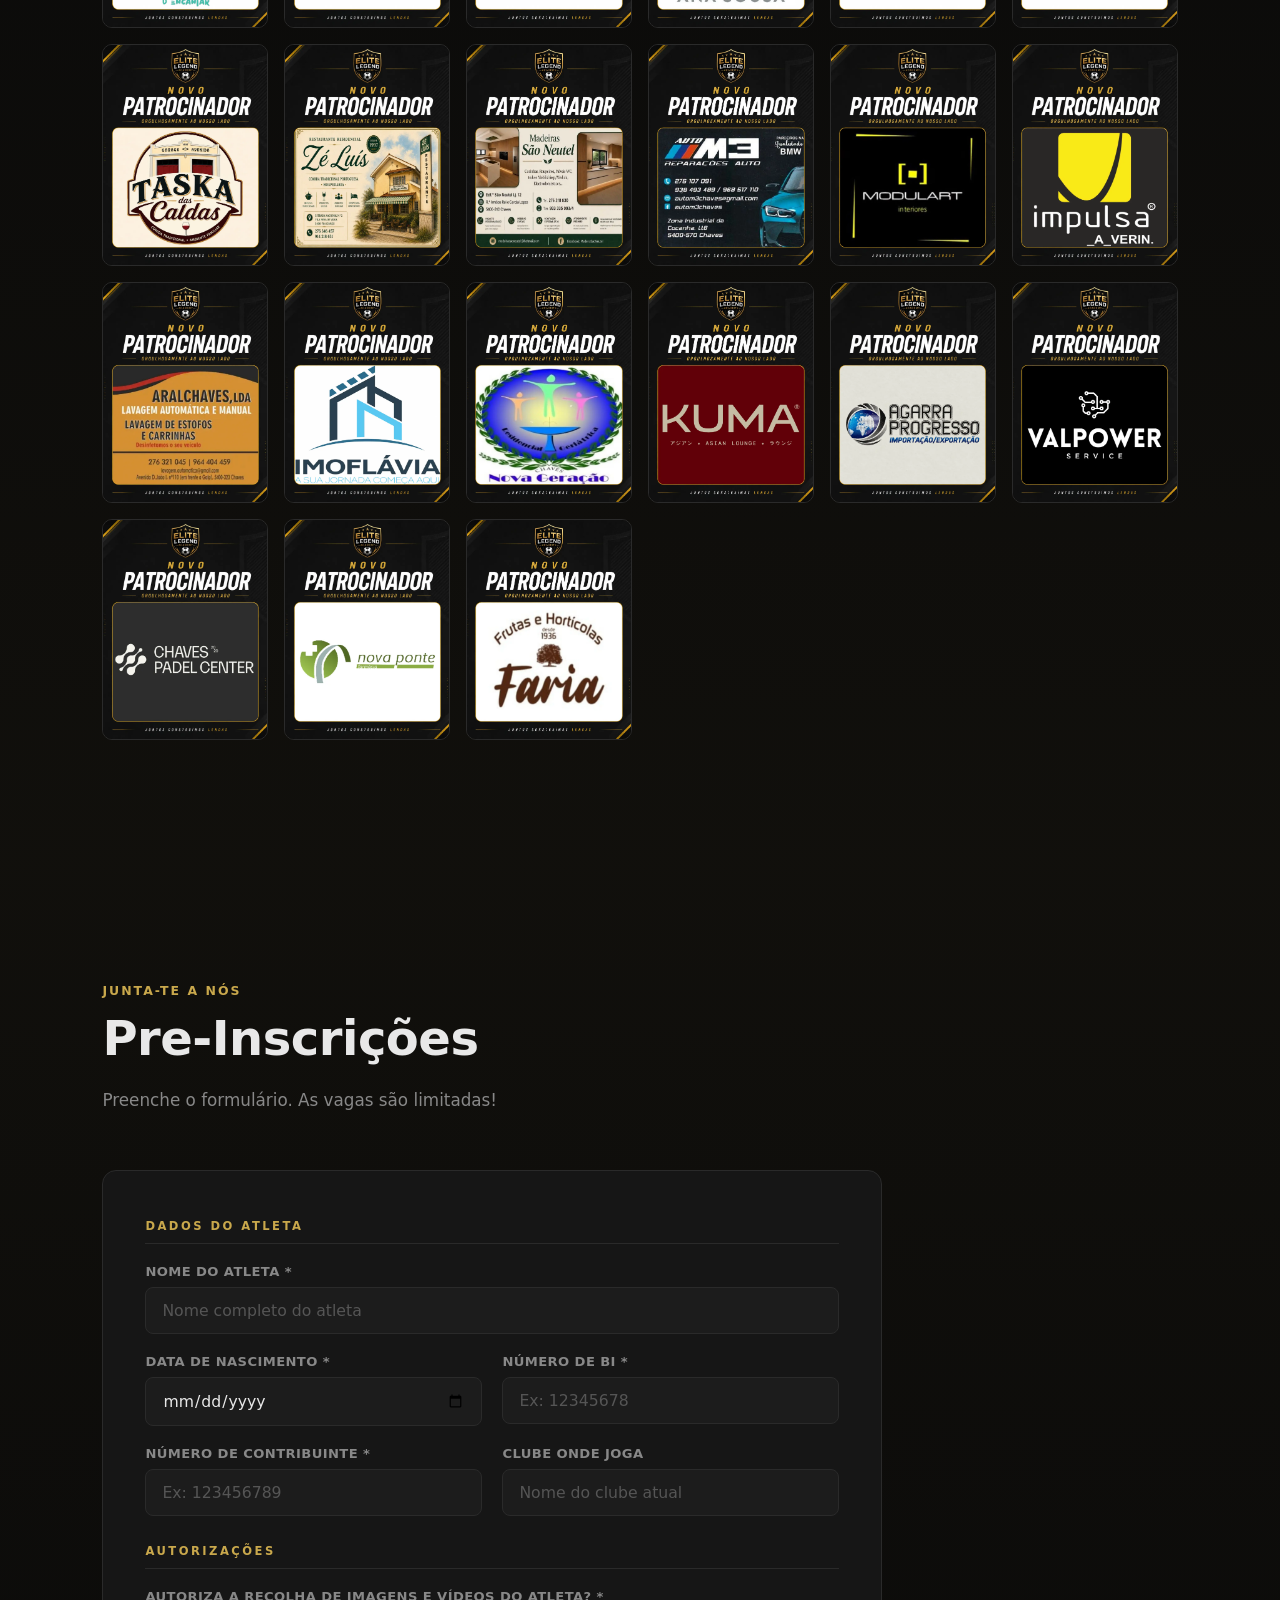
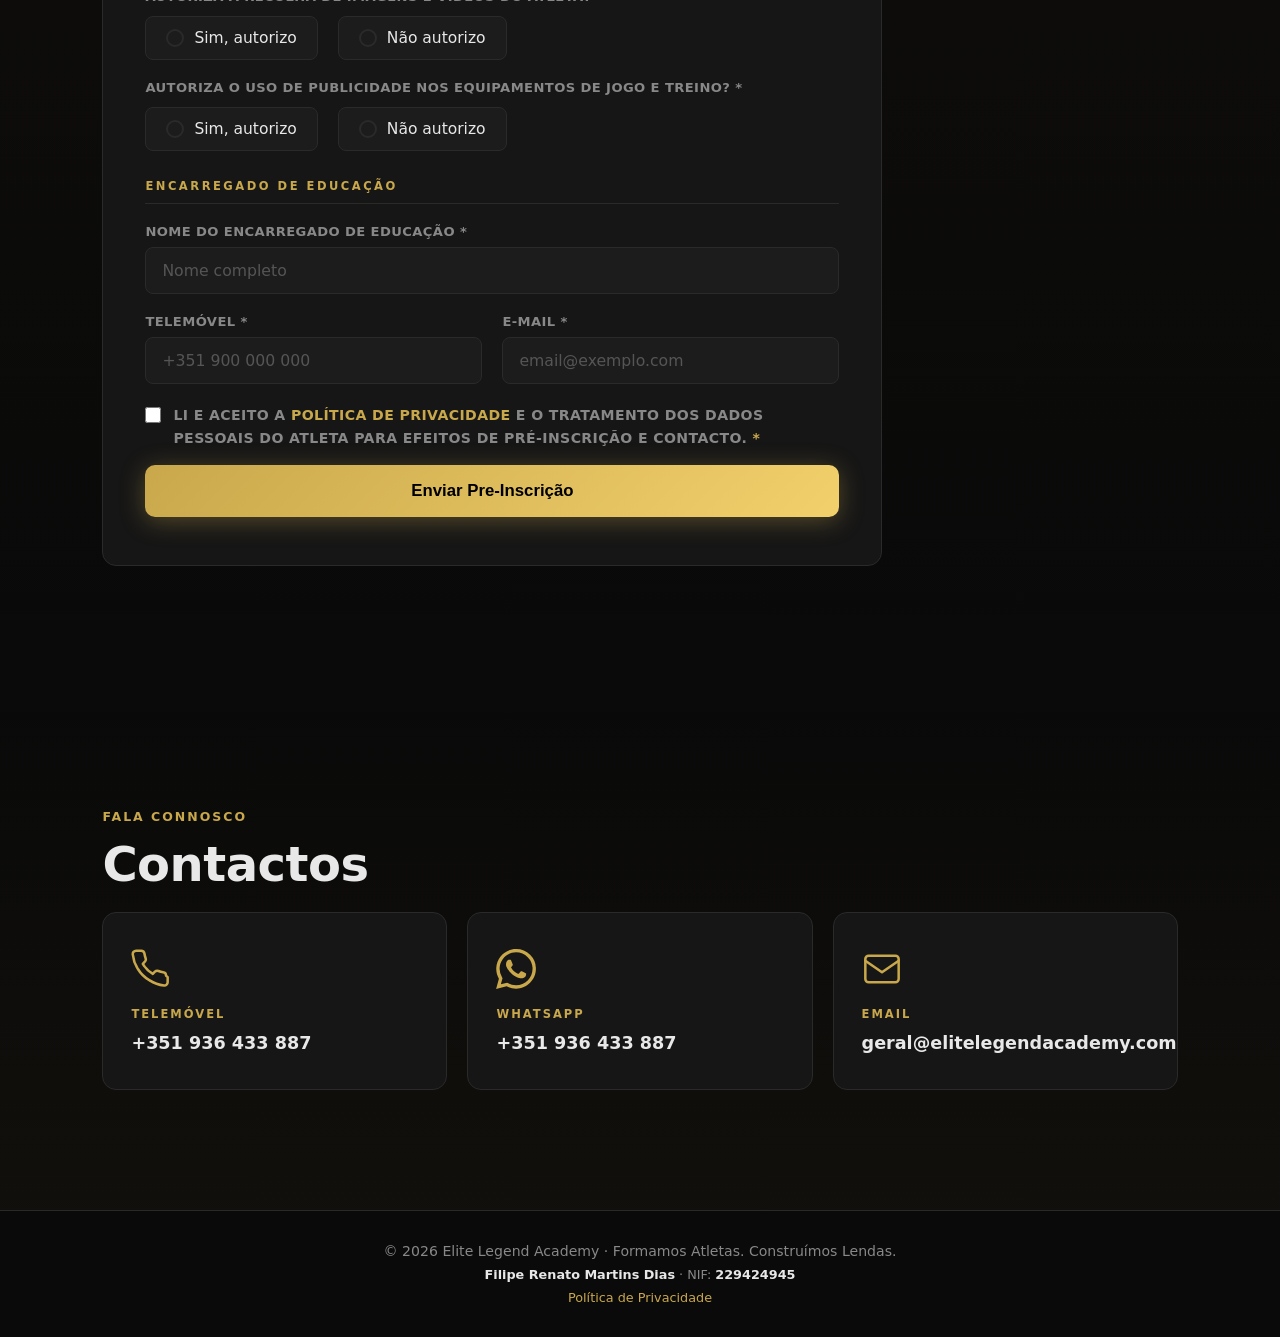
==== commit c4a4c02a: "Adiciona novidade: Afonso Pinto, melhor marcador do torneio Co-Authored-By: Claude Sonnet 5 <noreply" ====
--- a/index.html
+++ b/index.html
@@ -97,6 +97,22 @@
 
       <article class="novidade-card">
         <div class="novidade-img">
+          <img src="images/torneios/afonso pinto perafita 26.webp" alt="Afonso Pinto - Melhor Marcador do Torneio Taça Ética" />
+        </div>
+        <div class="novidade-body">
+          <div class="novidade-meta">
+            <span class="novidade-tag">Resultados</span>
+            <span class="novidade-date">Outubro 2026</span>
+          </div>
+          <h3 class="novidade-title">Melhor Marcador do Torneio</h3>
+          <p class="novidade-text">O nosso craque <strong>Afonso Pinto</strong>, foi o melhor marcador do torneio.</p>
+          <p class="novidade-text">Um excelente prémio individual, fruto do trabalho da equipa!</p>
+          <p class="novidade-text">Parabéns <strong>Afonso Pinto</strong>, que seja o primeiro de muitos!</p>
+        </div>
+      </article>
+
+      <article class="novidade-card">
+        <div class="novidade-img">
           <img src="images/torneios/taca_etica_resultado1.webp" alt="Resultado do Torneio Taça Ética - Perafita, escalão Sub 10" />
         </div>
         <div class="novidade-body">
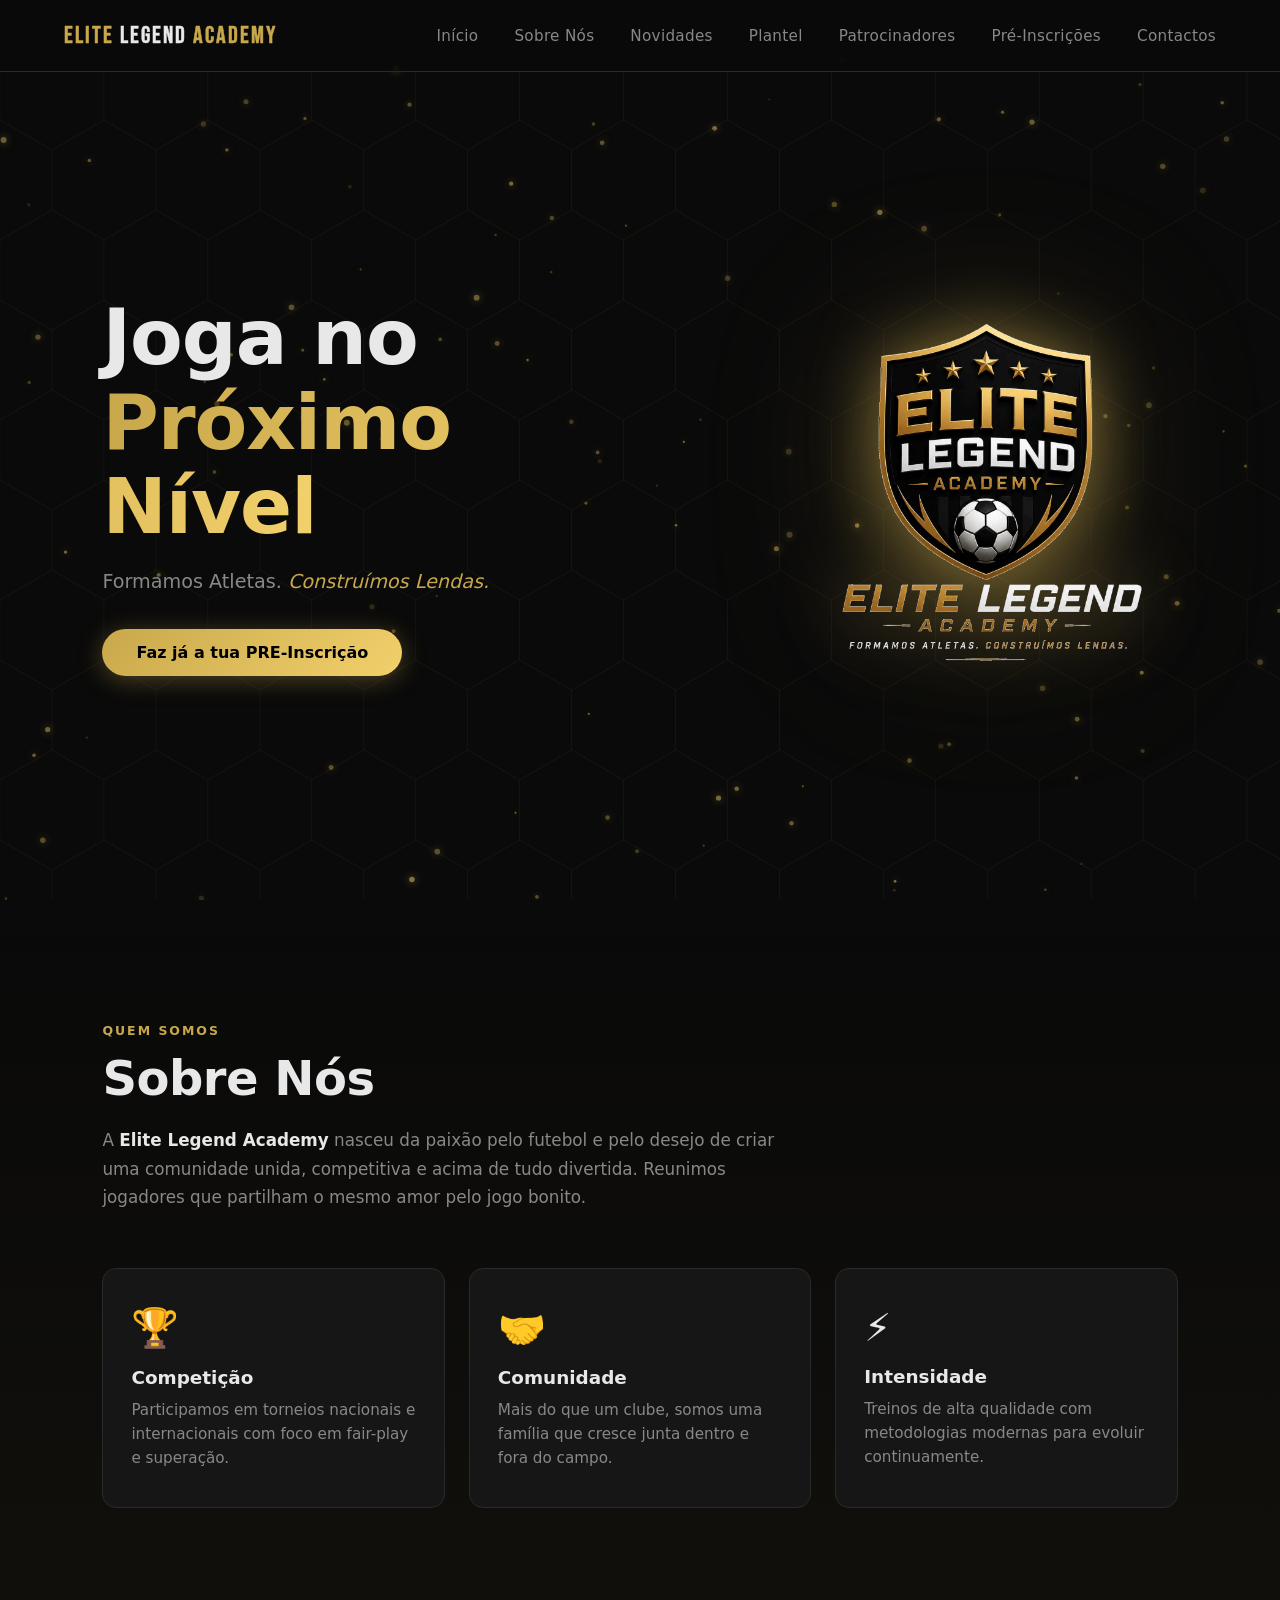
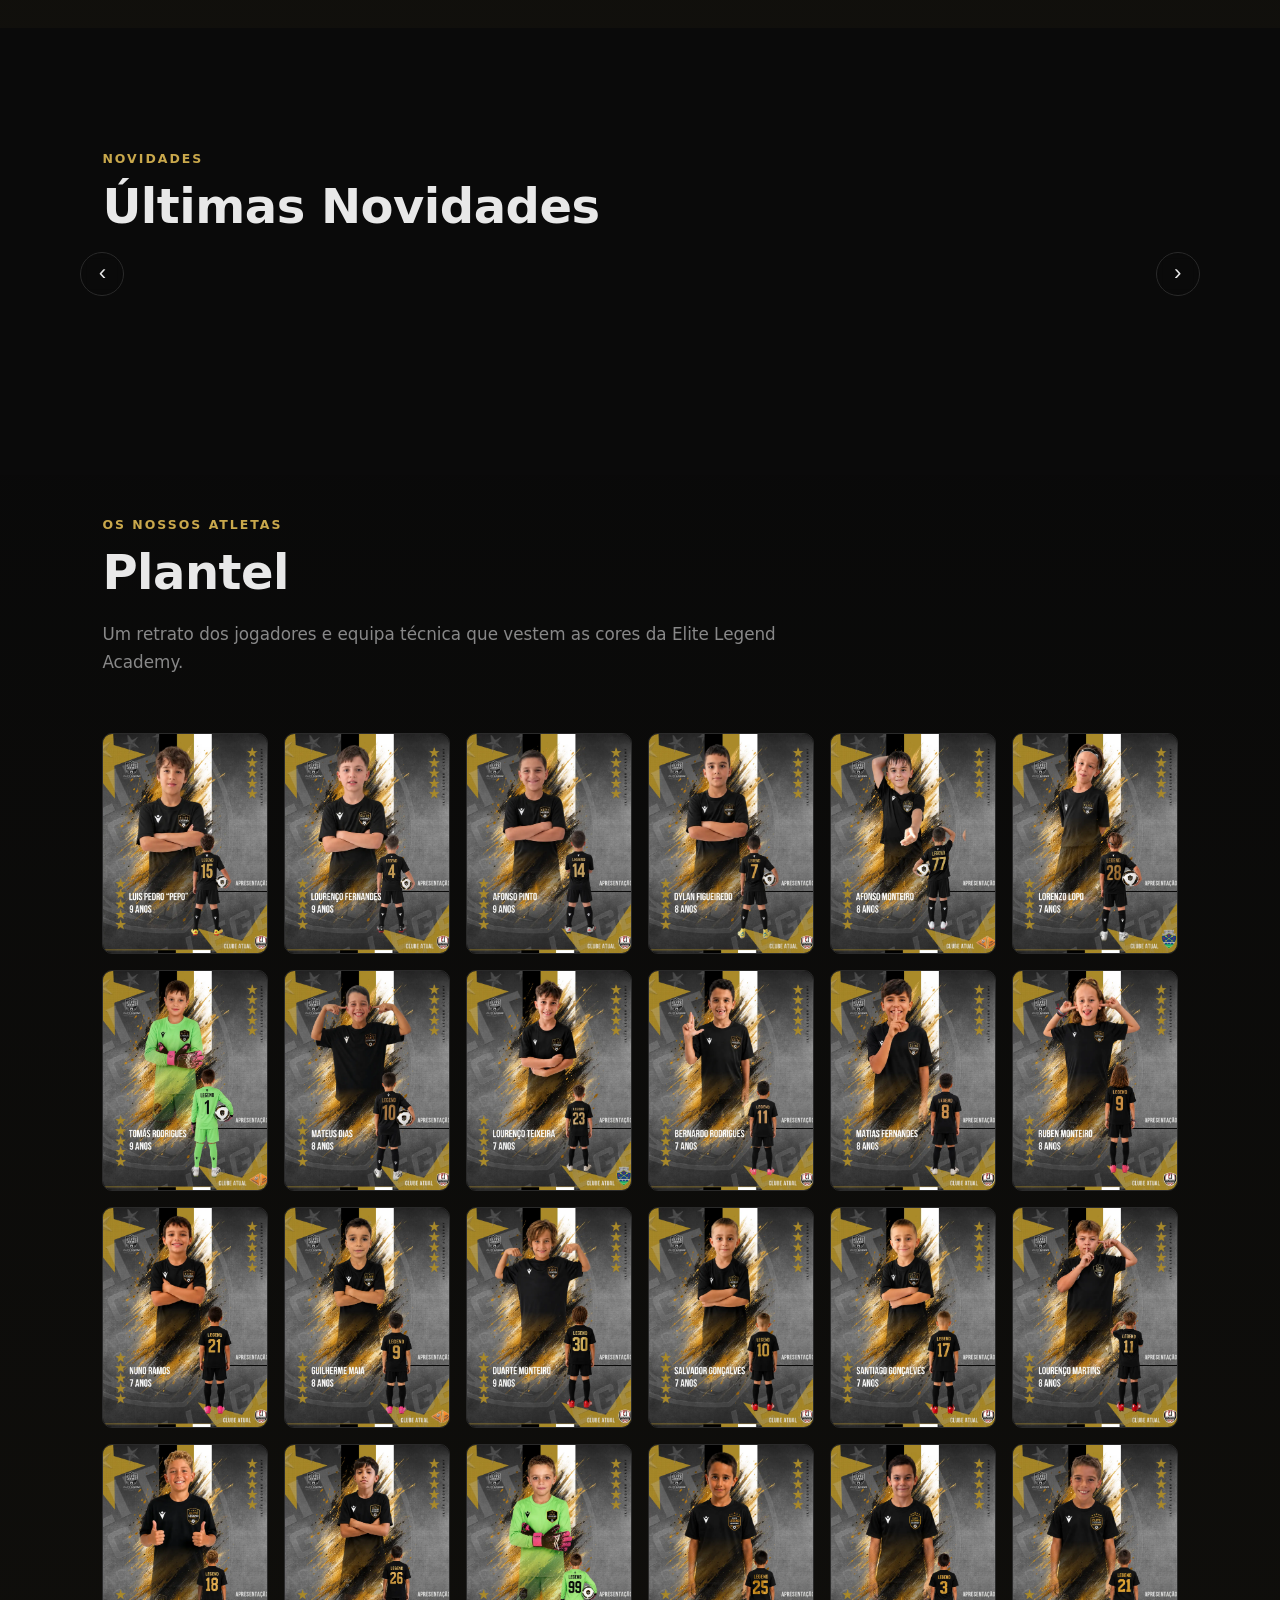
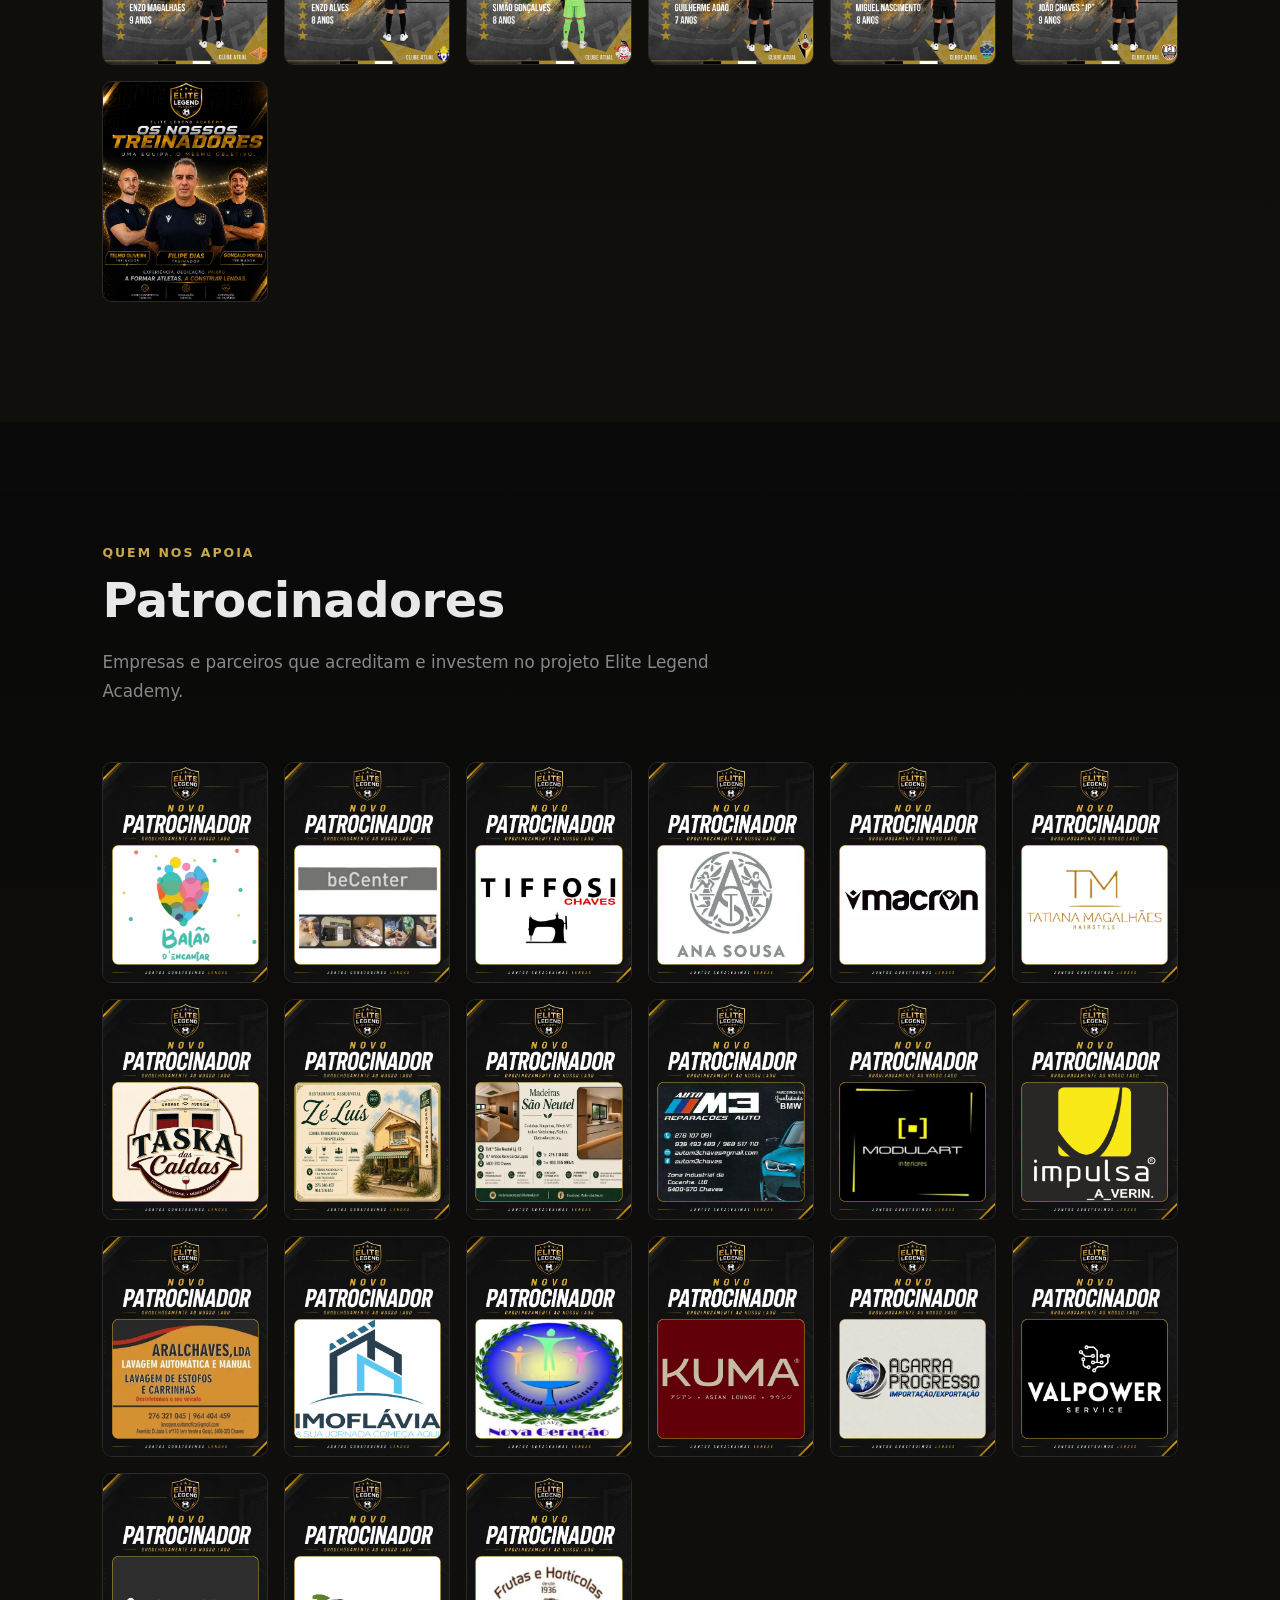
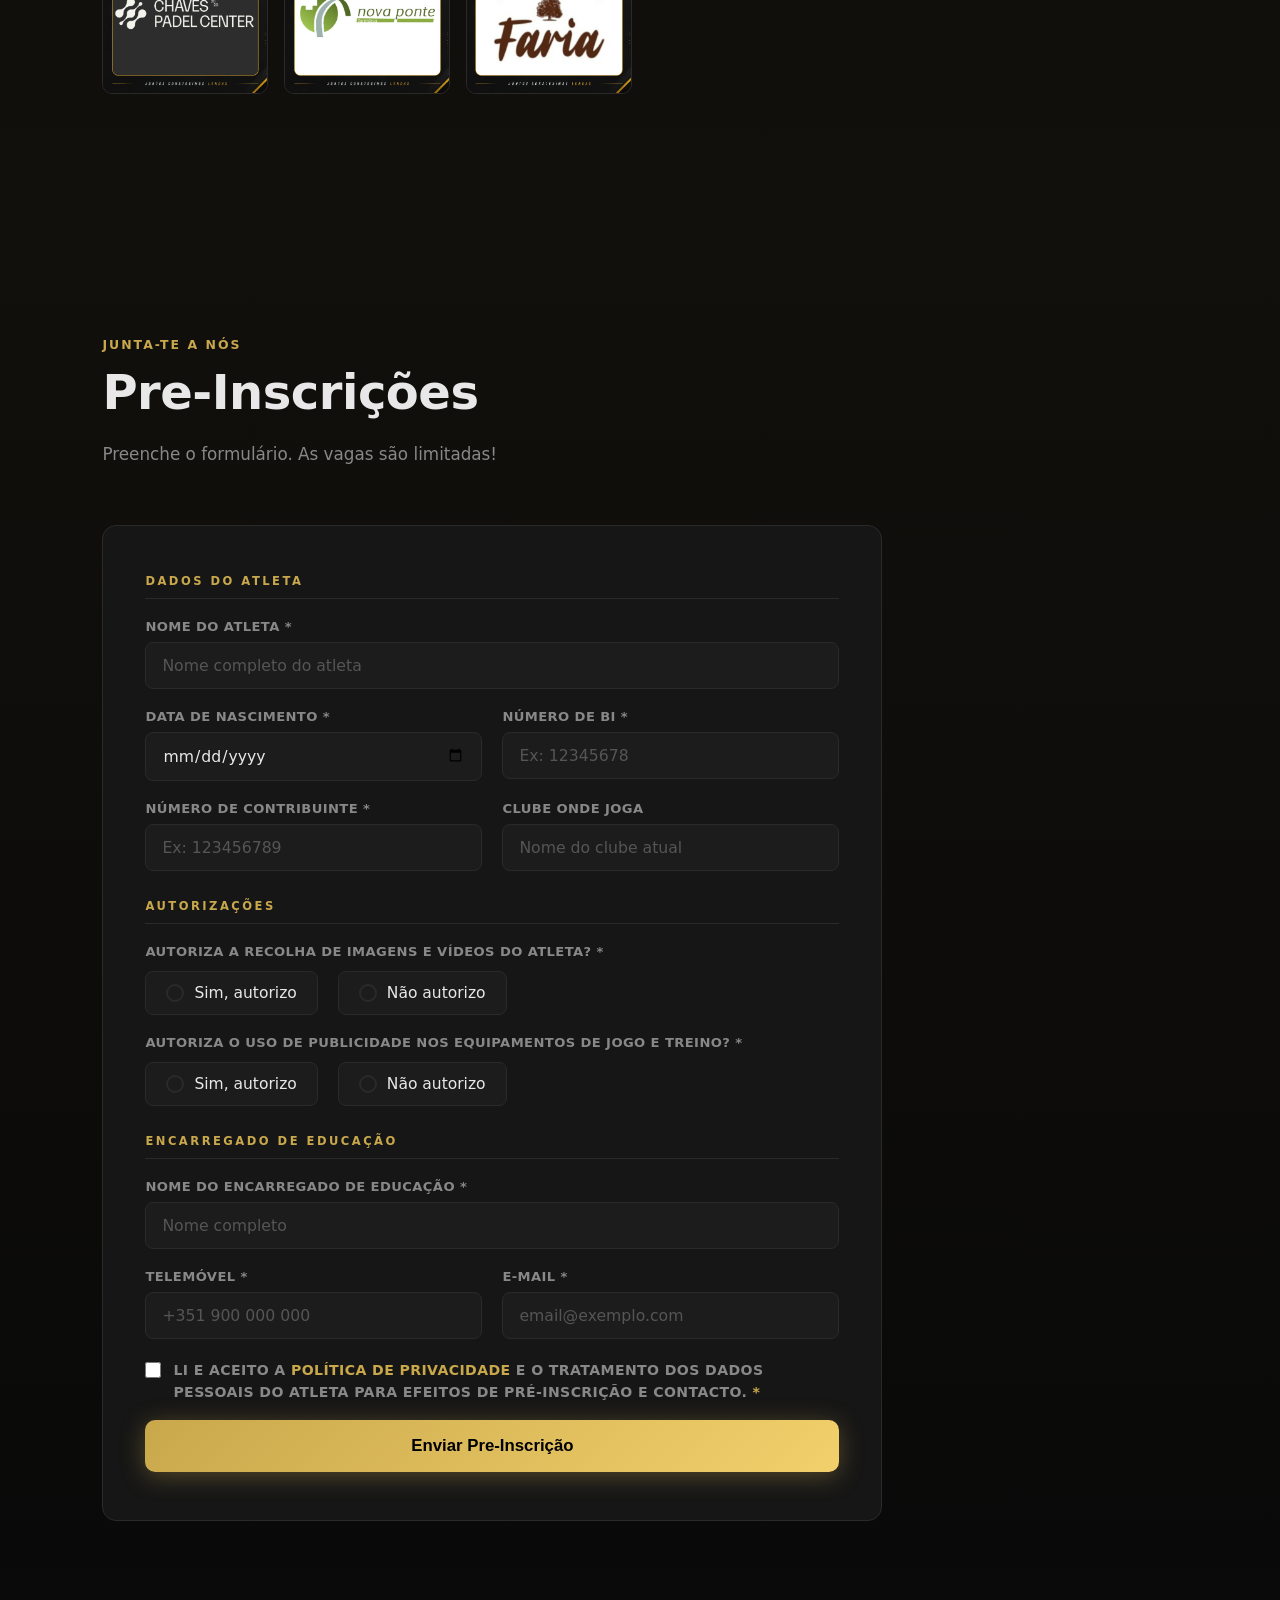
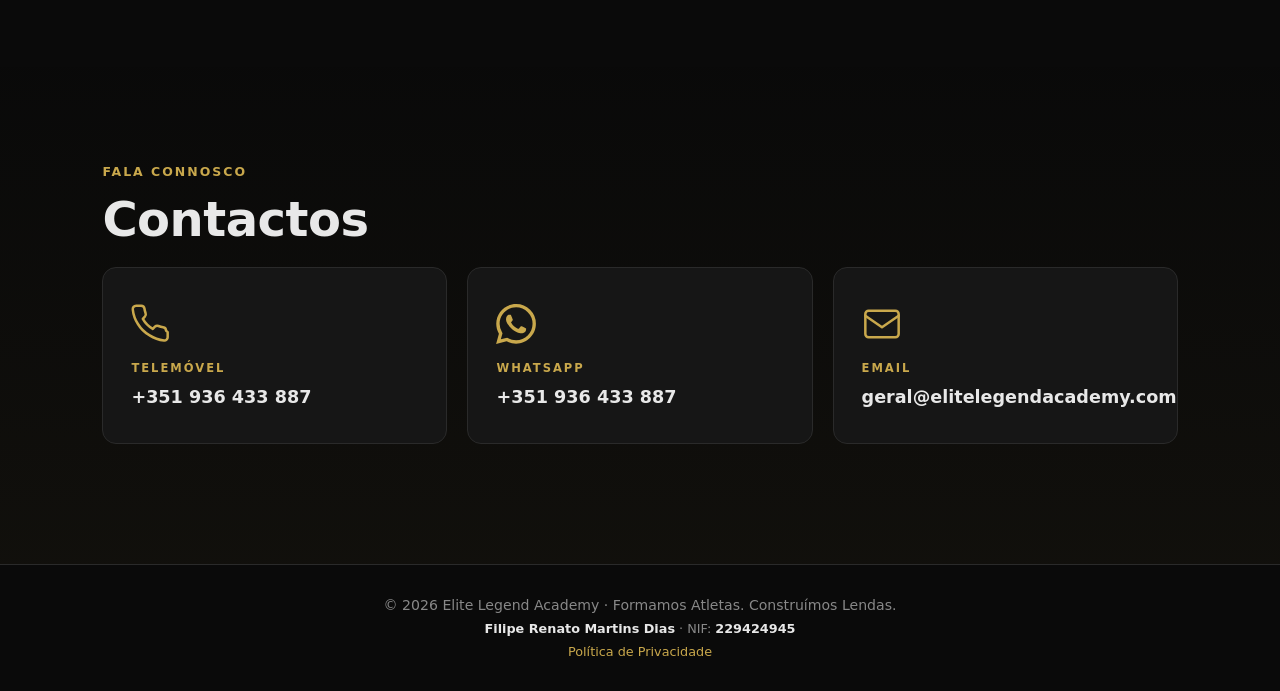
==== commit 12a06cce: "Adiciona gestão de Novidades via Supabase (Publicações) - Novidades passam a ser lidas de uma tabela" ====
--- a/index.html
+++ b/index.html
@@ -94,109 +94,6 @@
 
         <div class="novidades-track-wrap">
           <div class="novidades-track" id="novidades-track">
-
-      <article class="novidade-card">
-        <div class="novidade-img">
-          <img src="images/torneios/afonso pinto perafita 26.webp" alt="Afonso Pinto - Melhor Marcador do Torneio Taça Ética" />
-        </div>
-        <div class="novidade-body">
-          <div class="novidade-meta">
-            <span class="novidade-tag">Resultados</span>
-            <span class="novidade-date">Outubro 2026</span>
-          </div>
-          <h3 class="novidade-title">Melhor Marcador do Torneio</h3>
-          <p class="novidade-text">O nosso craque <strong>Afonso Pinto</strong>, foi o melhor marcador do torneio.</p>
-          <p class="novidade-text">Um excelente prémio individual, fruto do trabalho da equipa!</p>
-          <p class="novidade-text">Parabéns <strong>Afonso Pinto</strong>, que seja o primeiro de muitos!</p>
-        </div>
-      </article>
-
-      <article class="novidade-card">
-        <div class="novidade-img">
-          <img src="images/torneios/taca_etica_resultado1.webp" alt="Resultado do Torneio Taça Ética - Perafita, escalão Sub 10" />
-        </div>
-        <div class="novidade-body">
-          <div class="novidade-meta">
-            <span class="novidade-tag">Resultados</span>
-            <span class="novidade-date">Outubro 2026</span>
-          </div>
-          <h3 class="novidade-title">4.º Lugar no Torneio Taça Ética</h3>
-          <p class="novidade-text">Terminado o Torneio em Perafita escalão Sub-11, quarto lugar da nossa equipa de Sub-10.</p>
-          <p class="novidade-text">Uma classificação que sabe a pouco, mas que nos dá esperança e confiança para um futuro melhor!</p>
-          <p class="novidade-text">🥇 AFS Fut Sad</p>
-          <p class="novidade-text">🥈 FC Porto Feminino</p>
-          <p class="novidade-text">🥉 São Félix da Marinha</p>
-          <p class="novidade-text">🏅 Elite Legend Academy</p>
-        </div>
-      </article>
-
-      <article class="novidade-card">
-        <div class="novidade-img">
-          <img src="images/torneios/Taca_etica.webp" alt="Torneio Taça Ética - Perafita, escalão Sub 10" />
-        </div>
-        <div class="novidade-body">
-          <div class="novidade-meta">
-            <span class="novidade-tag">Torneios</span>
-            <span class="novidade-date">Outubro 2026</span>
-          </div>
-          <h3 class="novidade-title">Torneio Taça Ética — Sub 10</h3>
-          <p class="novidade-text">Os nossos Sub 10 realizam no sábado, dia 03 de outubro, mais um torneio, que conta com equipas como o FC Porto, Leixões, AFS Sad, entre outras...</p>
-          <p class="novidade-text">Boa sorte campeões!</p>
-        </div>
-      </article>
-
-      <article class="novidade-card">
-        <div class="novidade-img">
-          <img src="images/torneios/vsBRAGA-26.09.26.webp" alt="Resultado final: Elite Legend Academy 7-8 Sporting Clube de Braga" />
-        </div>
-        <div class="novidade-body">
-          <div class="novidade-meta">
-            <span class="novidade-tag">Resultados</span>
-            <span class="novidade-date">Setembro 2026</span>
-          </div>
-          <h3 class="novidade-title">Rescaldo: Elite Legend Academy 7-8 Sporting Clube de Braga</h3>
-          <p class="novidade-text">Jogo com muitos golos, e incerteza até ao final do encontro!</p>
-          <p class="novidade-text">Um início menos bom da nossa equipa, mas com uma grande resposta de qualidade e caráter na segunda parte!</p>
-          <p class="novidade-text">Excelente treino para ambas as equipas!</p>
-          <p class="novidade-text">Obrigado ao SC Braga pela disponibilidade.</p>
-        </div>
-      </article>
-
-      <article class="novidade-card">
-        <div class="novidade-img">
-          <img src="images/torneios/NorteCUP Campeoes.webp" alt="Campeões Sub 9 - Norte Cup 2026" />
-        </div>
-        <div class="novidade-body">
-          <div class="novidade-meta">
-            <span class="novidade-tag">Torneios</span>
-            <span class="novidade-date">Setembro 2026</span>
-          </div>
-          <h3 class="novidade-title">Campeões da Norte Cup — Sub 9</h3>
-          <p class="novidade-text">Estreia oficial dos nossos Sub 9 em Torneios!</p>
-          <p class="novidade-text">Depois de uma fase de apuramento de grande nível, sem qualquer golo sofrido, os nossos craques venceram na final o SC Braga por 2x0.</p>
-          <p class="novidade-text">Além do êxito coletivo, trouxemos também para casa todos os prémios individuais.</p>
-          <p class="novidade-text"><strong>Melhor Marcador</strong> — Guilherme Maia</p>
-          <p class="novidade-text"><strong>Melhor Jogador</strong> — Salvador Gonçalves</p>
-          <p class="novidade-text"><strong>Melhor Guarda-redes</strong> — Miguel Nascimento</p>
-        </div>
-      </article>
-
-      <article class="novidade-card">
-        <div class="novidade-img">
-          <img src="images/campo.webp" alt="Complexo Desportivo de Vilar de Nantes" />
-        </div>
-        <div class="novidade-body">
-          <div class="novidade-meta">
-            <span class="novidade-tag">Instalações</span>
-            <span class="novidade-date">Julho 2026</span>
-          </div>
-          <h3 class="novidade-title">O palco está montado.</h3>
-          <p class="novidade-text">É com muito orgulho que anunciamos que o <strong>Complexo Desportivo de Vilar de Nantes</strong> será a casa da Elite Legend Academy!</p>
-          <p class="novidade-text">É neste relvado, com estas condições de excelência, que vamos potenciar os melhores talentos da região e preparar a nossa equipa para enfrentar os gigantes nos grandes torneios.</p>
-          <p class="novidade-text">O projeto Elite Legend Academy está a ganhar forma e estamos quase prontos para dar o apito inicial.</p>
-        </div>
-      </article>
-
           </div>
         </div>
 
